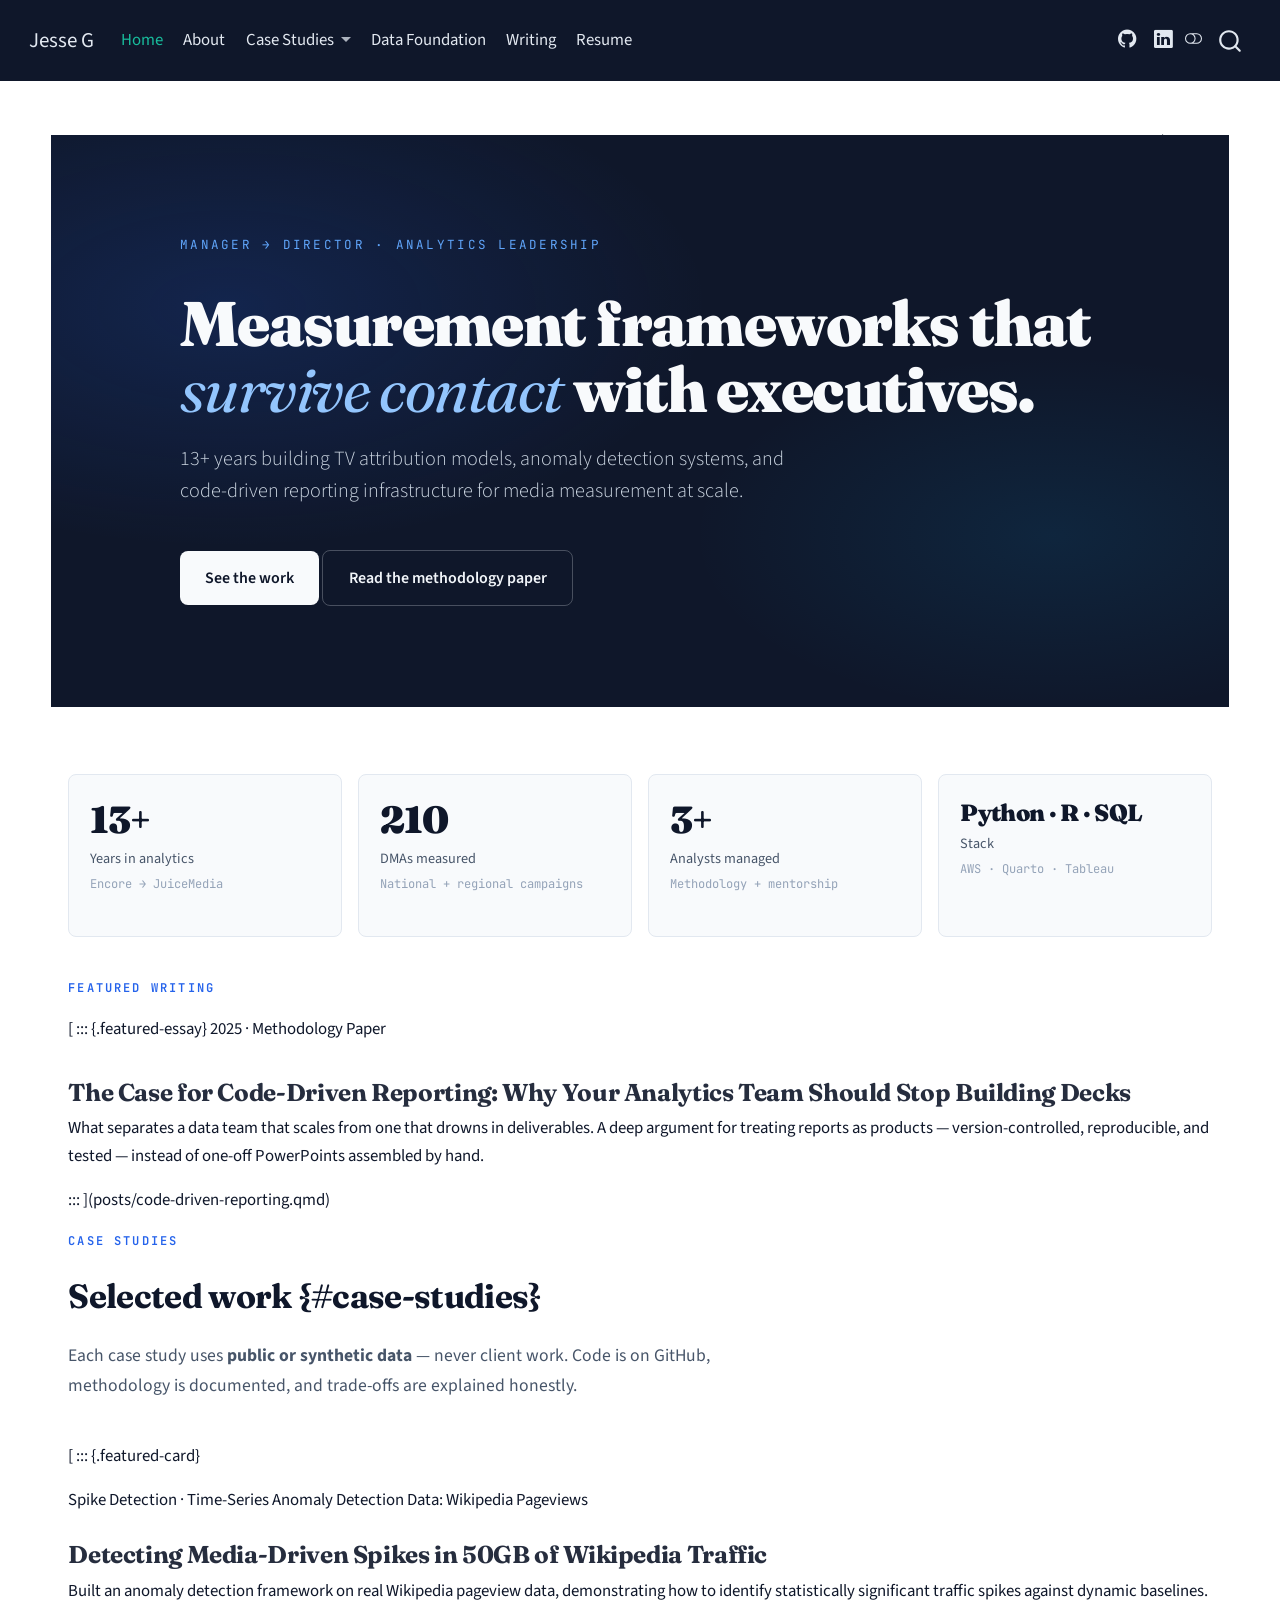
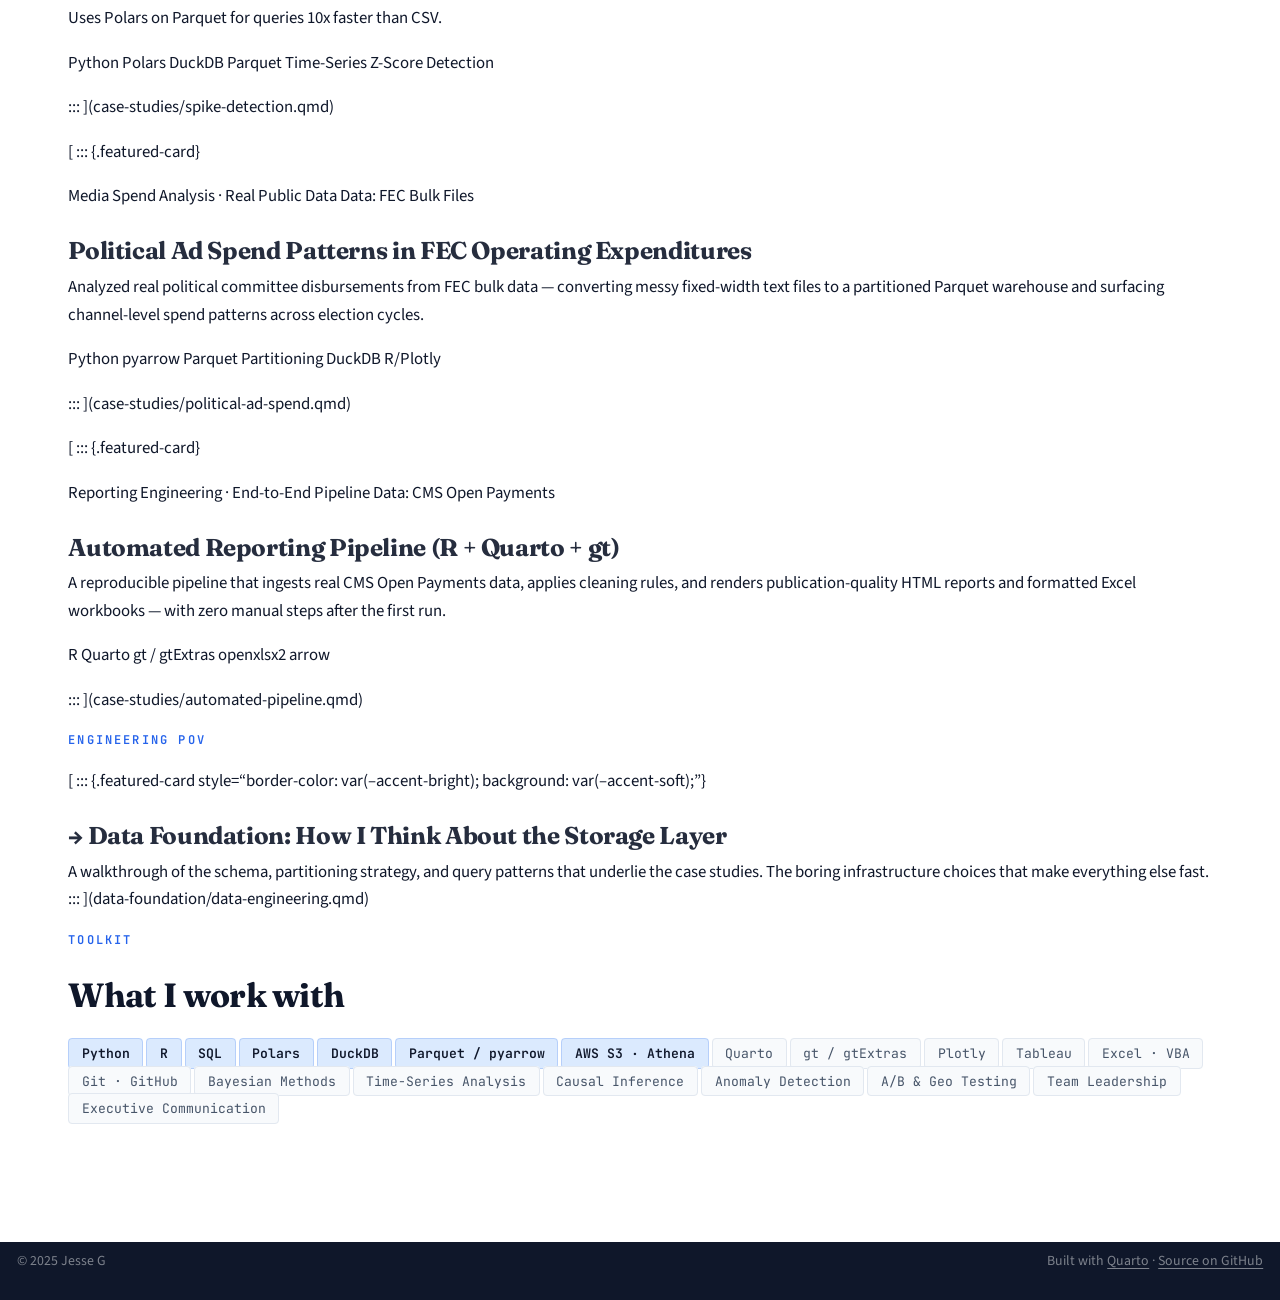
==== docs/index.html @ 7dab7cfd "Initial Commit of Portfolio showcasing analytics data science work" ====
<!DOCTYPE html>
<html xmlns="http://www.w3.org/1999/xhtml" lang="en" xml:lang="en"><head>

<meta charset="utf-8">
<meta name="generator" content="quarto-1.9.35">

<meta name="viewport" content="width=device-width, initial-scale=1.0, user-scalable=yes">


<title>Jesse G</title>
<style>
/* Default styles provided by pandoc.
** See https://pandoc.org/MANUAL.html#variables-for-html for config info.
*/
code{white-space: pre-wrap;}
span.smallcaps{font-variant: small-caps;}
div.columns{display: flex; gap: min(4vw, 1.5em);}
div.column{flex: auto; overflow-x: auto;}
div.hanging-indent{margin-left: 1.5em; text-indent: -1.5em;}
ul.task-list{list-style: none;}
ul.task-list li input[type="checkbox"] {
  width: 0.8em;
  margin: 0 0.8em 0.2em -1em; /* quarto-specific, see https://github.com/quarto-dev/quarto-cli/issues/4556 */ 
  vertical-align: middle;
}
/* CSS for syntax highlighting */
html { -webkit-text-size-adjust: 100%; }
pre > code.sourceCode { white-space: pre; position: relative; }
pre > code.sourceCode > span { display: inline-block; line-height: 1.25; }
pre > code.sourceCode > span:empty { height: 1.2em; }
.sourceCode { overflow: visible; }
code.sourceCode > span { color: inherit; text-decoration: inherit; }
div.sourceCode { margin: 1em 0; }
pre.sourceCode { margin: 0; }
@media screen {
div.sourceCode { overflow: auto; }
}
@media print {
pre > code.sourceCode { white-space: pre-wrap; }
pre > code.sourceCode > span { text-indent: -5em; padding-left: 5em; }
}
pre.numberSource code
  { counter-reset: source-line 0; }
pre.numberSource code > span
  { position: relative; left: -4em; counter-increment: source-line; }
pre.numberSource code > span > a:first-child::before
  { content: counter(source-line);
    position: relative; left: -1em; text-align: right; vertical-align: baseline;
    border: none; display: inline-block;
    -webkit-touch-callout: none; -webkit-user-select: none;
    -khtml-user-select: none; -moz-user-select: none;
    -ms-user-select: none; user-select: none;
    padding: 0 4px; width: 4em;
  }
pre.numberSource { margin-left: 3em;  padding-left: 4px; }
div.sourceCode
  {   }
@media screen {
pre > code.sourceCode > span > a:first-child::before { text-decoration: underline; }
}
</style>


<script src="site_libs/quarto-nav/quarto-nav.js"></script>
<script src="site_libs/clipboard/clipboard.min.js"></script>
<script src="site_libs/quarto-search/autocomplete.umd.js"></script>
<script src="site_libs/quarto-search/fuse.min.js"></script>
<script src="site_libs/quarto-search/quarto-search.js"></script>
<meta name="quarto:offset" content="./">
<link href="./images/favicon.png" rel="icon" type="image/png">
<script src="site_libs/quarto-html/quarto.js" type="module"></script>
<script src="site_libs/quarto-html/tabsets/tabsets.js" type="module"></script>
<script src="site_libs/quarto-html/popper.min.js"></script>
<script src="site_libs/quarto-html/tippy.umd.min.js"></script>
<script src="site_libs/quarto-html/anchor.min.js"></script>
<link href="site_libs/quarto-html/tippy.css" rel="stylesheet">
<link href="site_libs/quarto-html/quarto-syntax-highlighting-3f230b53dc93e4a04bf4a3505d77a42a.css" rel="stylesheet" class="quarto-color-scheme" id="quarto-text-highlighting-styles">
<link href="site_libs/quarto-html/quarto-syntax-highlighting-dark-29a29eae8fe046d865b2a1d8bad8a0f3.css" rel="stylesheet" class="quarto-color-scheme quarto-color-alternate" id="quarto-text-highlighting-styles">
<link href="site_libs/quarto-html/quarto-syntax-highlighting-3f230b53dc93e4a04bf4a3505d77a42a.css" rel="stylesheet" class="quarto-color-scheme-extra" id="quarto-text-highlighting-styles">
<script src="site_libs/bootstrap/bootstrap.min.js"></script>
<link href="site_libs/bootstrap/bootstrap-icons.css" rel="stylesheet">
<link href="site_libs/bootstrap/bootstrap-a59bb5ce4a0f908fe4e739a47c16564c.min.css" rel="stylesheet" append-hash="true" class="quarto-color-scheme" id="quarto-bootstrap" data-mode="light">
<link href="site_libs/bootstrap/bootstrap-dark-31b1696166304d0d6af50d8582402f9b.min.css" rel="stylesheet" append-hash="true" class="quarto-color-scheme quarto-color-alternate" id="quarto-bootstrap" data-mode="dark">
<link href="site_libs/bootstrap/bootstrap-a59bb5ce4a0f908fe4e739a47c16564c.min.css" rel="stylesheet" append-hash="true" class="quarto-color-scheme-extra" id="quarto-bootstrap" data-mode="light">
<script id="quarto-search-options" type="application/json">{
  "location": "navbar",
  "copy-button": false,
  "collapse-after": 3,
  "panel-placement": "end",
  "type": "overlay",
  "limit": 50,
  "keyboard-shortcut": [
    "f",
    "/",
    "s"
  ],
  "show-item-context": false,
  "language": {
    "search-no-results-text": "No results",
    "search-matching-documents-text": "matching documents",
    "search-copy-link-title": "Copy link to search",
    "search-hide-matches-text": "Hide additional matches",
    "search-more-match-text": "more match in this document",
    "search-more-matches-text": "more matches in this document",
    "search-clear-button-title": "Clear",
    "search-text-placeholder": "",
    "search-detached-cancel-button-title": "Cancel",
    "search-submit-button-title": "Submit",
    "search-label": "Search"
  }
}</script>
<meta name="description" content="Jesse G — Analytics leader specializing in media measurement, attribution modeling, and reproducible analytics infrastructure.">


<link rel="stylesheet" href="styles.css">
</head>

<body class="nav-fixed quarto-light"><script id="quarto-html-before-body" type="application/javascript">
    const toggleBodyColorMode = (bsSheetEl) => {
      const mode = bsSheetEl.getAttribute("data-mode");
      const bodyEl = window.document.querySelector("body");
      if (mode === "dark") {
        bodyEl.classList.add("quarto-dark");
        bodyEl.classList.remove("quarto-light");
      } else {
        bodyEl.classList.add("quarto-light");
        bodyEl.classList.remove("quarto-dark");
      }
    }
    const toggleBodyColorPrimary = () => {
      const bsSheetEl = window.document.querySelector("link#quarto-bootstrap:not([rel=disabled-stylesheet])");
      if (bsSheetEl) {
        toggleBodyColorMode(bsSheetEl);
      }
    }
    const setColorSchemeToggle = (alternate) => {
      const toggles = window.document.querySelectorAll('.quarto-color-scheme-toggle');
      for (let i=0; i < toggles.length; i++) {
        const toggle = toggles[i];
        if (toggle) {
          if (alternate) {
            toggle.classList.add("alternate");
          } else {
            toggle.classList.remove("alternate");
          }
        }
      }
    };
    const toggleColorMode = (alternate) => {
      // Switch the stylesheets
      const primaryStylesheets = window.document.querySelectorAll('link.quarto-color-scheme:not(.quarto-color-alternate)');
      const alternateStylesheets = window.document.querySelectorAll('link.quarto-color-scheme.quarto-color-alternate');
      manageTransitions('#quarto-margin-sidebar .nav-link', false);
      if (alternate) {
        // note: dark is layered on light, we don't disable primary!
        enableStylesheet(alternateStylesheets);
        for (const sheetNode of alternateStylesheets) {
          if (sheetNode.id === "quarto-bootstrap") {
            toggleBodyColorMode(sheetNode);
          }
        }
      } else {
        disableStylesheet(alternateStylesheets);
        enableStylesheet(primaryStylesheets)
        toggleBodyColorPrimary();
      }
      manageTransitions('#quarto-margin-sidebar .nav-link', true);
      // Switch the toggles
      setColorSchemeToggle(alternate)
      // Hack to workaround the fact that safari doesn't
      // properly recolor the scrollbar when toggling (#1455)
      if (navigator.userAgent.indexOf('Safari') > 0 && navigator.userAgent.indexOf('Chrome') == -1) {
        manageTransitions("body", false);
        window.scrollTo(0, 1);
        setTimeout(() => {
          window.scrollTo(0, 0);
          manageTransitions("body", true);
        }, 40);
      }
    }
    const disableStylesheet = (stylesheets) => {
      for (let i=0; i < stylesheets.length; i++) {
        const stylesheet = stylesheets[i];
        stylesheet.rel = 'disabled-stylesheet';
      }
    }
    const enableStylesheet = (stylesheets) => {
      for (let i=0; i < stylesheets.length; i++) {
        const stylesheet = stylesheets[i];
        if(stylesheet.rel !== 'stylesheet') { // for Chrome, which will still FOUC without this check
          stylesheet.rel = 'stylesheet';
        }
      }
    }
    const manageTransitions = (selector, allowTransitions) => {
      const els = window.document.querySelectorAll(selector);
      for (let i=0; i < els.length; i++) {
        const el = els[i];
        if (allowTransitions) {
          el.classList.remove('notransition');
        } else {
          el.classList.add('notransition');
        }
      }
    }
    const isFileUrl = () => {
      return window.location.protocol === 'file:';
    }
    const hasAlternateSentinel = () => {
      let styleSentinel = getColorSchemeSentinel();
      if (styleSentinel !== null) {
        return styleSentinel === "alternate";
      } else {
        return false;
      }
    }
    const setStyleSentinel = (alternate) => {
      const value = alternate ? "alternate" : "default";
      if (!isFileUrl()) {
        window.localStorage.setItem("quarto-color-scheme", value);
      } else {
        localAlternateSentinel = value;
      }
    }
    const getColorSchemeSentinel = () => {
      if (!isFileUrl()) {
        const storageValue = window.localStorage.getItem("quarto-color-scheme");
        return storageValue != null ? storageValue : localAlternateSentinel;
      } else {
        return localAlternateSentinel;
      }
    }
    const toggleGiscusIfUsed = (isAlternate, darkModeDefault) => {
      const baseTheme = document.querySelector('#giscus-base-theme')?.value ?? 'light';
      const alternateTheme = document.querySelector('#giscus-alt-theme')?.value ?? 'dark';
      let newTheme = '';
      if(authorPrefersDark) {
        newTheme = isAlternate ? baseTheme : alternateTheme;
      } else {
        newTheme = isAlternate ? alternateTheme : baseTheme;
      }
      const changeGiscusTheme = () => {
        // From: https://github.com/giscus/giscus/issues/336
        const sendMessage = (message) => {
          const iframe = document.querySelector('iframe.giscus-frame');
          if (!iframe) return;
          iframe.contentWindow.postMessage({ giscus: message }, 'https://giscus.app');
        }
        sendMessage({
          setConfig: {
            theme: newTheme
          }
        });
      }
      const isGiscussLoaded = window.document.querySelector('iframe.giscus-frame') !== null;
      if (isGiscussLoaded) {
        changeGiscusTheme();
      }
    };
    const authorPrefersDark = false;
    const darkModeDefault = authorPrefersDark;
      document.querySelector('link#quarto-text-highlighting-styles.quarto-color-scheme-extra').rel = 'disabled-stylesheet';
      document.querySelector('link#quarto-bootstrap.quarto-color-scheme-extra').rel = 'disabled-stylesheet';
    let localAlternateSentinel = darkModeDefault ? 'alternate' : 'default';
    // Dark / light mode switch
    window.quartoToggleColorScheme = () => {
      // Read the current dark / light value
      let toAlternate = !hasAlternateSentinel();
      toggleColorMode(toAlternate);
      setStyleSentinel(toAlternate);
      toggleGiscusIfUsed(toAlternate, darkModeDefault);
      window.dispatchEvent(new Event('resize'));
    };
    // Switch to dark mode if need be
    if (hasAlternateSentinel()) {
      toggleColorMode(true);
    } else {
      toggleColorMode(false);
    }
  </script>

<div id="quarto-search-results"></div>
  <header id="quarto-header" class="headroom fixed-top">
    <nav class="navbar navbar-expand-lg " data-bs-theme="dark">
      <div class="navbar-container container-fluid">
      <div class="navbar-brand-container mx-auto">
    <a class="navbar-brand" href="./index.html">
    <span class="navbar-title">Jesse G</span>
    </a>
  </div>
            <div id="quarto-search" class="" title="Search"></div>
          <button class="navbar-toggler" type="button" data-bs-toggle="collapse" data-bs-target="#navbarCollapse" aria-controls="navbarCollapse" role="menu" aria-expanded="false" aria-label="Toggle navigation" onclick="if (window.quartoToggleHeadroom) { window.quartoToggleHeadroom(); }">
  <span class="navbar-toggler-icon"></span>
</button>
          <div class="collapse navbar-collapse" id="navbarCollapse">
            <ul class="navbar-nav navbar-nav-scroll me-auto">
  <li class="nav-item">
    <a class="nav-link active" href="./index.html" aria-current="page"> 
<span class="menu-text">Home</span></a>
  </li>  
  <li class="nav-item">
    <a class="nav-link" href="./about.html"> 
<span class="menu-text">About</span></a>
  </li>  
  <li class="nav-item dropdown ">
    <a class="nav-link dropdown-toggle" href="#" id="nav-menu-case-studies" role="link" data-bs-toggle="dropdown" aria-expanded="false">
 <span class="menu-text">Case Studies</span>
    </a>
    <ul class="dropdown-menu" aria-labelledby="nav-menu-case-studies">    
        <li>
    <a class="dropdown-item" href="./case-studies/spike-detection.html">
 <span class="dropdown-text">Spike Detection (Wikipedia · Parquet)</span></a>
  </li>  
        <li>
    <a class="dropdown-item" href="./case-studies/political-ad-spend.html">
 <span class="dropdown-text">Political Ad Spend (FEC · Parquet)</span></a>
  </li>  
        <li>
    <a class="dropdown-item" href="./case-studies/automated-pipeline.html">
 <span class="dropdown-text">Automated Pipeline (CMS · R)</span></a>
  </li>  
    </ul>
  </li>
  <li class="nav-item">
    <a class="nav-link" href="./data-foundation/data-engineering.html"> 
<span class="menu-text">Data Foundation</span></a>
  </li>  
  <li class="nav-item">
    <a class="nav-link" href="./posts/code-driven-reporting.html"> 
<span class="menu-text">Writing</span></a>
  </li>  
  <li class="nav-item">
    <a class="nav-link" href="./resume.html"> 
<span class="menu-text">Resume</span></a>
  </li>  
</ul>
            <ul class="navbar-nav navbar-nav-scroll ms-auto">
  <li class="nav-item compact">
    <a class="nav-link" href="https://github.com/YOURUSERNAME"> <i class="bi bi-github" role="img" aria-label="GitHub">
</i> 
<span class="menu-text"></span></a>
  </li>  
  <li class="nav-item compact">
    <a class="nav-link" href="https://linkedin.com/in/YOURUSERNAME"> <i class="bi bi-linkedin" role="img" aria-label="LinkedIn">
</i> 
<span class="menu-text"></span></a>
  </li>  
</ul>
          </div> <!-- /navcollapse -->
            <div class="quarto-navbar-tools">
  <a href="" class="quarto-color-scheme-toggle quarto-navigation-tool  px-1" onclick="window.quartoToggleColorScheme(); return false;" title="Toggle dark mode"><i class="bi"></i></a>
</div>
      </div> <!-- /container-fluid -->
    </nav>
</header>
<!-- content -->
<div id="quarto-content" class="quarto-container page-columns page-rows-contents page-layout-full page-navbar">
<!-- sidebar -->
<!-- margin-sidebar -->
    
<!-- main -->
<main class="content column-page" id="quarto-document-content"><header id="title-block-header" class="quarto-title-block"><h1 class="title display-7"></h1></header><div class="quarto-title-block"><div class="quarto-title-tools-only"><button type="button" class="btn code-tools-button" id="quarto-code-tools-source"><i class="bi"></i> Code</button></div></div>





<div class="hero">
<div class="hero-inner">
<p><span class="hero-eyebrow">Manager → Director · Analytics Leadership</span></p>
<section id="measurement-frameworks-that-survive-contact-with-executives." class="level1">
<h1>Measurement frameworks that <em>survive contact</em> with executives.</h1>
<div class="hero-tagline">
<p>13+ years building TV attribution models, anomaly detection systems, and code-driven reporting infrastructure for media measurement at scale.</p>
</div>
<div class="hero-cta-row">
<p><a href="#case-studies" class="btn-primary-cta">See the work</a> <a href="./posts/code-driven-reporting.html" class="btn-secondary-cta">Read the methodology paper</a></p>
</div>
</section>
</div>
</div>
<div class="metrics-row">
<div class="metric">
<p><span class="metric-value">13+</span> <span class="metric-label">Years in analytics</span> <span class="metric-detail">Encore → JuiceMedia</span></p>
</div>
<div class="metric">
<p><span class="metric-value">210</span> <span class="metric-label">DMAs measured</span> <span class="metric-detail">National + regional campaigns</span></p>
</div>
<div class="metric">
<p><span class="metric-value">3+</span> <span class="metric-label">Analysts managed</span> <span class="metric-detail">Methodology + mentorship</span></p>
</div>
<div class="metric">
<p><span class="metric-value" style="font-size: 1.4rem;">Python · R · SQL</span> <span class="metric-label">Stack</span> <span class="metric-detail">AWS · Quarto · Tableau</span></p>
</div>
</div>
<p><span class="section-label">Featured writing</span></p>
<p>[ ::: {.featured-essay} <span class="fe-eyebrow">2025 · Methodology Paper</span></p>
<section id="the-case-for-code-driven-reporting-why-your-analytics-team-should-stop-building-decks" class="level3">
<h3 class="anchored" data-anchor-id="the-case-for-code-driven-reporting-why-your-analytics-team-should-stop-building-decks">The Case for Code-Driven Reporting: Why Your Analytics Team Should Stop Building Decks</h3>
<p>What separates a data team that scales from one that drowns in deliverables. A deep argument for treating reports as products — version-controlled, reproducible, and tested — instead of one-off PowerPoints assembled by hand.</p>
<p>::: ](posts/code-driven-reporting.qmd)</p>
<p><span class="section-label">Case studies</span></p>
<div class="section-title">
<p>Selected work {#case-studies}</p>
</div>
<div class="section-intro">
<p>Each case study uses <strong>public or synthetic data</strong> — never client work. Code is on GitHub, methodology is documented, and trade-offs are explained honestly.</p>
</div>
<p>[ ::: {.featured-card}</p>
<div class="fc-row">
<p><span class="fc-category">Spike Detection · Time-Series Anomaly Detection</span> <span class="fc-data">Data: Wikipedia Pageviews</span></p>
</div>
</section>
<section id="detecting-media-driven-spikes-in-50gb-of-wikipedia-traffic" class="level3">
<h3 class="anchored" data-anchor-id="detecting-media-driven-spikes-in-50gb-of-wikipedia-traffic">Detecting Media-Driven Spikes in 50GB of Wikipedia Traffic</h3>
<p>Built an anomaly detection framework on real Wikipedia pageview data, demonstrating how to identify statistically significant traffic spikes against dynamic baselines. Uses Polars on Parquet for queries 10x faster than CSV.</p>
<div class="fc-tags">
<p><span class="fc-tag">Python</span> <span class="fc-tag">Polars</span> <span class="fc-tag">DuckDB</span> <span class="fc-tag">Parquet</span> <span class="fc-tag">Time-Series</span> <span class="fc-tag">Z-Score Detection</span></p>
</div>
<p>::: ](case-studies/spike-detection.qmd)</p>
<p>[ ::: {.featured-card}</p>
<div class="fc-row">
<p><span class="fc-category">Media Spend Analysis · Real Public Data</span> <span class="fc-data">Data: FEC Bulk Files</span></p>
</div>
</section>
<section id="political-ad-spend-patterns-in-fec-operating-expenditures" class="level3">
<h3 class="anchored" data-anchor-id="political-ad-spend-patterns-in-fec-operating-expenditures">Political Ad Spend Patterns in FEC Operating Expenditures</h3>
<p>Analyzed real political committee disbursements from FEC bulk data — converting messy fixed-width text files to a partitioned Parquet warehouse and surfacing channel-level spend patterns across election cycles.</p>
<div class="fc-tags">
<p><span class="fc-tag">Python</span> <span class="fc-tag">pyarrow</span> <span class="fc-tag">Parquet Partitioning</span> <span class="fc-tag">DuckDB</span> <span class="fc-tag">R/Plotly</span></p>
</div>
<p>::: ](case-studies/political-ad-spend.qmd)</p>
<p>[ ::: {.featured-card}</p>
<div class="fc-row">
<p><span class="fc-category">Reporting Engineering · End-to-End Pipeline</span> <span class="fc-data">Data: CMS Open Payments</span></p>
</div>
</section>
<section id="automated-reporting-pipeline-r-quarto-gt" class="level3">
<h3 class="anchored" data-anchor-id="automated-reporting-pipeline-r-quarto-gt">Automated Reporting Pipeline (R + Quarto + gt)</h3>
<p>A reproducible pipeline that ingests real CMS Open Payments data, applies cleaning rules, and renders publication-quality HTML reports and formatted Excel workbooks — with zero manual steps after the first run.</p>
<div class="fc-tags">
<p><span class="fc-tag">R</span> <span class="fc-tag">Quarto</span> <span class="fc-tag">gt / gtExtras</span> <span class="fc-tag">openxlsx2</span> <span class="fc-tag">arrow</span></p>
</div>
<p>::: ](case-studies/automated-pipeline.qmd)</p>
<p><span class="section-label">Engineering POV</span></p>
<p>[ ::: {.featured-card style=“border-color: var(–accent-bright); background: var(–accent-soft);”}</p>
</section>
<section id="data-foundation-how-i-think-about-the-storage-layer" class="level3">
<h3 class="anchored" data-anchor-id="data-foundation-how-i-think-about-the-storage-layer">→ Data Foundation: How I Think About the Storage Layer</h3>
<p>A walkthrough of the schema, partitioning strategy, and query patterns that underlie the case studies. The boring infrastructure choices that make everything else fast. ::: ](data-foundation/data-engineering.qmd)</p>
<p><span class="section-label">Toolkit</span></p>
<div class="section-title">
<p>What I work with</p>
</div>
<div class="skill-grid">
<p><span class="skill primary">Python</span> <span class="skill primary">R</span> <span class="skill primary">SQL</span> <span class="skill primary">Polars</span> <span class="skill primary">DuckDB</span> <span class="skill primary">Parquet / pyarrow</span> <span class="skill primary">AWS S3 · Athena</span> <span class="skill">Quarto</span> <span class="skill">gt / gtExtras</span> <span class="skill">Plotly</span> <span class="skill">Tableau</span> <span class="skill">Excel · VBA</span> <span class="skill">Git · GitHub</span> <span class="skill">Bayesian Methods</span> <span class="skill">Time-Series Analysis</span> <span class="skill">Causal Inference</span> <span class="skill">Anomaly Detection</span> <span class="skill">A/B &amp; Geo Testing</span> <span class="skill">Team Leadership</span> <span class="skill">Executive Communication</span></p>
</div>


<!-- -->

</section>

</main> <!-- /main -->
<script id="quarto-html-after-body" type="application/javascript">
  window.document.addEventListener("DOMContentLoaded", function (event) {
    // Ensure there is a toggle, if there isn't float one in the top right
    if (window.document.querySelector('.quarto-color-scheme-toggle') === null) {
      const a = window.document.createElement('a');
      a.classList.add('top-right');
      a.classList.add('quarto-color-scheme-toggle');
      a.href = "";
      a.onclick = function() { try { window.quartoToggleColorScheme(); } catch {} return false; };
      const i = window.document.createElement("i");
      i.classList.add('bi');
      a.appendChild(i);
      window.document.body.appendChild(a);
    }
    setColorSchemeToggle(hasAlternateSentinel())
    const icon = "";
    const anchorJS = new window.AnchorJS();
    anchorJS.options = {
      placement: 'right',
      icon: icon
    };
    anchorJS.add('.anchored');
    const isCodeAnnotation = (el) => {
      for (const clz of el.classList) {
        if (clz.startsWith('code-annotation-')) {                     
          return true;
        }
      }
      return false;
    }
    const onCopySuccess = function(e) {
      // button target
      const button = e.trigger;
      // don't keep focus
      button.blur();
      // flash "checked"
      button.classList.add('code-copy-button-checked');
      var currentTitle = button.getAttribute("title");
      button.setAttribute("title", "Copied!");
      let tooltip;
      if (window.bootstrap) {
        button.setAttribute("data-bs-toggle", "tooltip");
        button.setAttribute("data-bs-placement", "left");
        button.setAttribute("data-bs-title", "Copied!");
        tooltip = new bootstrap.Tooltip(button, 
          { trigger: "manual", 
            customClass: "code-copy-button-tooltip",
            offset: [0, -8]});
        tooltip.show();    
      }
      setTimeout(function() {
        if (tooltip) {
          tooltip.hide();
          button.removeAttribute("data-bs-title");
          button.removeAttribute("data-bs-toggle");
          button.removeAttribute("data-bs-placement");
        }
        button.setAttribute("title", currentTitle);
        button.classList.remove('code-copy-button-checked');
      }, 1000);
      // clear code selection
      e.clearSelection();
    }
    const getTextToCopy = function(trigger) {
      const outerScaffold = trigger.parentElement.cloneNode(true);
      const codeEl = outerScaffold.querySelector('code');
      for (const childEl of codeEl.children) {
        if (isCodeAnnotation(childEl)) {
          childEl.remove();
        }
      }
      return codeEl.innerText;
    }
    const clipboard = new window.ClipboardJS('.code-copy-button:not([data-in-quarto-modal])', {
      text: getTextToCopy
    });
    clipboard.on('success', onCopySuccess);
    if (window.document.getElementById('quarto-embedded-source-code-modal')) {
      const clipboardModal = new window.ClipboardJS('.code-copy-button[data-in-quarto-modal]', {
        text: getTextToCopy,
        container: window.document.getElementById('quarto-embedded-source-code-modal')
      });
      clipboardModal.on('success', onCopySuccess);
    }
    const viewSource = window.document.getElementById('quarto-view-source') ||
                       window.document.getElementById('quarto-code-tools-source');
    if (viewSource) {
      const sourceUrl = viewSource.getAttribute("data-quarto-source-url");
      viewSource.addEventListener("click", function(e) {
        if (sourceUrl) {
          // rstudio viewer pane
          if (/\bcapabilities=\b/.test(window.location)) {
            window.open(sourceUrl);
          } else {
            window.location.href = sourceUrl;
          }
        } else {
          const modal = new bootstrap.Modal(document.getElementById('quarto-embedded-source-code-modal'));
          modal.show();
        }
        return false;
      });
    }
    function toggleCodeHandler(show) {
      return function(e) {
        const detailsSrc = window.document.querySelectorAll(".cell > details > .sourceCode");
        for (let i=0; i<detailsSrc.length; i++) {
          const details = detailsSrc[i].parentElement;
          if (show) {
            details.open = true;
          } else {
            details.removeAttribute("open");
          }
        }
        const cellCodeDivs = window.document.querySelectorAll(".cell > .sourceCode");
        const fromCls = show ? "hidden" : "unhidden";
        const toCls = show ? "unhidden" : "hidden";
        for (let i=0; i<cellCodeDivs.length; i++) {
          const codeDiv = cellCodeDivs[i];
          if (codeDiv.classList.contains(fromCls)) {
            codeDiv.classList.remove(fromCls);
            codeDiv.classList.add(toCls);
          } 
        }
        return false;
      }
    }
    const hideAllCode = window.document.getElementById("quarto-hide-all-code");
    if (hideAllCode) {
      hideAllCode.addEventListener("click", toggleCodeHandler(false));
    }
    const showAllCode = window.document.getElementById("quarto-show-all-code");
    if (showAllCode) {
      showAllCode.addEventListener("click", toggleCodeHandler(true));
    }
      var localhostRegex = new RegExp(/^(?:http|https):\/\/localhost\:?[0-9]*\//);
      var mailtoRegex = new RegExp(/^mailto:/);
        var filterRegex = new RegExp('/' + window.location.host + '/');
      var isInternal = (href) => {
          return filterRegex.test(href) || localhostRegex.test(href) || mailtoRegex.test(href);
      }
      // Inspect non-navigation links and adorn them if external
     var links = window.document.querySelectorAll('a[href]:not(.nav-link):not(.navbar-brand):not(.toc-action):not(.sidebar-link):not(.sidebar-item-toggle):not(.pagination-link):not(.no-external):not([aria-hidden]):not(.dropdown-item):not(.quarto-navigation-tool):not(.about-link)');
      for (var i=0; i<links.length; i++) {
        const link = links[i];
        if (!isInternal(link.href)) {
          // undo the damage that might have been done by quarto-nav.js in the case of
          // links that we want to consider external
          if (link.dataset.originalHref !== undefined) {
            link.href = link.dataset.originalHref;
          }
        }
      }
    function tippyHover(el, contentFn, onTriggerFn, onUntriggerFn) {
      const config = {
        allowHTML: true,
        maxWidth: 500,
        delay: 100,
        arrow: false,
        appendTo: function(el) {
            return el.parentElement;
        },
        interactive: true,
        interactiveBorder: 10,
        theme: 'quarto',
        placement: 'bottom-start',
      };
      if (contentFn) {
        config.content = contentFn;
      }
      if (onTriggerFn) {
        config.onTrigger = onTriggerFn;
      }
      if (onUntriggerFn) {
        config.onUntrigger = onUntriggerFn;
      }
      window.tippy(el, config); 
    }
    const noterefs = window.document.querySelectorAll('a[role="doc-noteref"]');
    for (var i=0; i<noterefs.length; i++) {
      const ref = noterefs[i];
      tippyHover(ref, function() {
        // use id or data attribute instead here
        let href = ref.getAttribute('data-footnote-href') || ref.getAttribute('href');
        try { href = new URL(href).hash; } catch {}
        const id = href.replace(/^#\/?/, "");
        const note = window.document.getElementById(id);
        if (note) {
          return note.innerHTML;
        } else {
          return "";
        }
      });
    }
    const xrefs = window.document.querySelectorAll('a.quarto-xref');
    const processXRef = (id, note) => {
      // Strip column container classes
      const stripColumnClz = (el) => {
        el.classList.remove("page-full", "page-columns");
        if (el.children) {
          for (const child of el.children) {
            stripColumnClz(child);
          }
        }
      }
      stripColumnClz(note)
      if (id === null || id.startsWith('sec-')) {
        // Special case sections, only their first couple elements
        const container = document.createElement("div");
        if (note.children && note.children.length > 2) {
          container.appendChild(note.children[0].cloneNode(true));
          for (let i = 1; i < note.children.length; i++) {
            const child = note.children[i];
            if (child.tagName === "P" && child.innerText === "") {
              continue;
            } else {
              container.appendChild(child.cloneNode(true));
              break;
            }
          }
          if (window.Quarto?.typesetMath) {
            window.Quarto.typesetMath(container);
          }
          return container.innerHTML
        } else {
          if (window.Quarto?.typesetMath) {
            window.Quarto.typesetMath(note);
          }
          return note.innerHTML;
        }
      } else {
        // Remove any anchor links if they are present
        const anchorLink = note.querySelector('a.anchorjs-link');
        if (anchorLink) {
          anchorLink.remove();
        }
        if (window.Quarto?.typesetMath) {
          window.Quarto.typesetMath(note);
        }
        if (note.classList.contains("callout")) {
          return note.outerHTML;
        } else {
          return note.innerHTML;
        }
      }
    }
    for (var i=0; i<xrefs.length; i++) {
      const xref = xrefs[i];
      tippyHover(xref, undefined, function(instance) {
        instance.disable();
        let url = xref.getAttribute('href');
        let hash = undefined; 
        if (url.startsWith('#')) {
          hash = url;
        } else {
          try { hash = new URL(url).hash; } catch {}
        }
        if (hash) {
          const id = hash.replace(/^#\/?/, "");
          const note = window.document.getElementById(id);
          if (note !== null) {
            try {
              const html = processXRef(id, note.cloneNode(true));
              instance.setContent(html);
            } finally {
              instance.enable();
              instance.show();
            }
          } else {
            // See if we can fetch this
            fetch(url.split('#')[0])
            .then(res => res.text())
            .then(html => {
              const parser = new DOMParser();
              const htmlDoc = parser.parseFromString(html, "text/html");
              const note = htmlDoc.getElementById(id);
              if (note !== null) {
                const html = processXRef(id, note);
                instance.setContent(html);
              } 
            }).finally(() => {
              instance.enable();
              instance.show();
            });
          }
        } else {
          // See if we can fetch a full url (with no hash to target)
          // This is a special case and we should probably do some content thinning / targeting
          fetch(url)
          .then(res => res.text())
          .then(html => {
            const parser = new DOMParser();
            const htmlDoc = parser.parseFromString(html, "text/html");
            const note = htmlDoc.querySelector('main.content');
            if (note !== null) {
              // This should only happen for chapter cross references
              // (since there is no id in the URL)
              // remove the first header
              if (note.children.length > 0 && note.children[0].tagName === "HEADER") {
                note.children[0].remove();
              }
              const html = processXRef(null, note);
              instance.setContent(html);
            } 
          }).finally(() => {
            instance.enable();
            instance.show();
          });
        }
      }, function(instance) {
      });
    }
        let selectedAnnoteEl;
        const selectorForAnnotation = ( cell, annotation) => {
          let cellAttr = 'data-code-cell="' + cell + '"';
          let lineAttr = 'data-code-annotation="' +  annotation + '"';
          const selector = 'span[' + cellAttr + '][' + lineAttr + ']';
          return selector;
        }
        const selectCodeLines = (annoteEl) => {
          const doc = window.document;
          const targetCell = annoteEl.getAttribute("data-target-cell");
          const targetAnnotation = annoteEl.getAttribute("data-target-annotation");
          const annoteSpan = window.document.querySelector(selectorForAnnotation(targetCell, targetAnnotation));
          const lines = annoteSpan.getAttribute("data-code-lines").split(",");
          const lineIds = lines.map((line) => {
            return targetCell + "-" + line;
          })
          let top = null;
          let height = null;
          let parent = null;
          if (lineIds.length > 0) {
              //compute the position of the single el (top and bottom and make a div)
              const el = window.document.getElementById(lineIds[0]);
              top = el.offsetTop;
              height = el.offsetHeight;
              parent = el.parentElement.parentElement;
            if (lineIds.length > 1) {
              const lastEl = window.document.getElementById(lineIds[lineIds.length - 1]);
              const bottom = lastEl.offsetTop + lastEl.offsetHeight;
              height = bottom - top;
            }
            if (top !== null && height !== null && parent !== null) {
              // cook up a div (if necessary) and position it 
              let div = window.document.getElementById("code-annotation-line-highlight");
              if (div === null) {
                div = window.document.createElement("div");
                div.setAttribute("id", "code-annotation-line-highlight");
                div.style.position = 'absolute';
                parent.appendChild(div);
              }
              div.style.top = top - 2 + "px";
              div.style.height = height + 4 + "px";
              div.style.left = 0;
              let gutterDiv = window.document.getElementById("code-annotation-line-highlight-gutter");
              if (gutterDiv === null) {
                gutterDiv = window.document.createElement("div");
                gutterDiv.setAttribute("id", "code-annotation-line-highlight-gutter");
                gutterDiv.style.position = 'absolute';
                const codeCell = window.document.getElementById(targetCell);
                const gutter = codeCell.querySelector('.code-annotation-gutter');
                gutter.appendChild(gutterDiv);
              }
              gutterDiv.style.top = top - 2 + "px";
              gutterDiv.style.height = height + 4 + "px";
            }
            selectedAnnoteEl = annoteEl;
          }
        };
        const unselectCodeLines = () => {
          const elementsIds = ["code-annotation-line-highlight", "code-annotation-line-highlight-gutter"];
          elementsIds.forEach((elId) => {
            const div = window.document.getElementById(elId);
            if (div) {
              div.remove();
            }
          });
          selectedAnnoteEl = undefined;
        };
          // Handle positioning of the toggle
      window.addEventListener(
        "resize",
        throttle(() => {
          elRect = undefined;
          if (selectedAnnoteEl) {
            selectCodeLines(selectedAnnoteEl);
          }
        }, 10)
      );
      function throttle(fn, ms) {
      let throttle = false;
      let timer;
        return (...args) => {
          if(!throttle) { // first call gets through
              fn.apply(this, args);
              throttle = true;
          } else { // all the others get throttled
              if(timer) clearTimeout(timer); // cancel #2
              timer = setTimeout(() => {
                fn.apply(this, args);
                timer = throttle = false;
              }, ms);
          }
        };
      }
        // Attach click handler to the DT
        const annoteDls = window.document.querySelectorAll('dt[data-target-cell]');
        for (const annoteDlNode of annoteDls) {
          annoteDlNode.addEventListener('click', (event) => {
            const clickedEl = event.target;
            if (clickedEl !== selectedAnnoteEl) {
              unselectCodeLines();
              const activeEl = window.document.querySelector('dt[data-target-cell].code-annotation-active');
              if (activeEl) {
                activeEl.classList.remove('code-annotation-active');
              }
              selectCodeLines(clickedEl);
              clickedEl.classList.add('code-annotation-active');
            } else {
              // Unselect the line
              unselectCodeLines();
              clickedEl.classList.remove('code-annotation-active');
            }
          });
        }
    const findCites = (el) => {
      const parentEl = el.parentElement;
      if (parentEl) {
        const cites = parentEl.dataset.cites;
        if (cites) {
          return {
            el,
            cites: cites.split(' ')
          };
        } else {
          return findCites(el.parentElement)
        }
      } else {
        return undefined;
      }
    };
    var bibliorefs = window.document.querySelectorAll('a[role="doc-biblioref"]');
    for (var i=0; i<bibliorefs.length; i++) {
      const ref = bibliorefs[i];
      const citeInfo = findCites(ref);
      if (citeInfo) {
        tippyHover(citeInfo.el, function() {
          var popup = window.document.createElement('div');
          citeInfo.cites.forEach(function(cite) {
            var citeDiv = window.document.createElement('div');
            citeDiv.classList.add('hanging-indent');
            citeDiv.classList.add('csl-entry');
            var biblioDiv = window.document.getElementById('ref-' + cite);
            if (biblioDiv) {
              citeDiv.innerHTML = biblioDiv.innerHTML;
            }
            popup.appendChild(citeDiv);
          });
          return popup.innerHTML;
        });
      }
    }
  });
  </script><div class="modal fade" id="quarto-embedded-source-code-modal" tabindex="-1" aria-labelledby="quarto-embedded-source-code-modal-label" aria-hidden="true"><div class="modal-dialog modal-dialog-scrollable"><div class="modal-content"><div class="modal-header"><h5 class="modal-title" id="quarto-embedded-source-code-modal-label">Source Code</h5><button class="btn-close" data-bs-dismiss="modal"></button></div><div class="modal-body"><div class="">
<div class="code-copy-outer-scaffold"><div class="sourceCode" id="cb1" data-shortcodes="false"><pre class="sourceCode markdown code-with-copy"><code class="sourceCode markdown"><span id="cb1-1"><a href="#cb1-1" aria-hidden="true" tabindex="-1"></a><span class="co">---</span></span>
<span id="cb1-2"><a href="#cb1-2" aria-hidden="true" tabindex="-1"></a><span class="an">title:</span><span class="co"> ""</span></span>
<span id="cb1-3"><a href="#cb1-3" aria-hidden="true" tabindex="-1"></a><span class="an">page-layout:</span><span class="co"> full</span></span>
<span id="cb1-4"><a href="#cb1-4" aria-hidden="true" tabindex="-1"></a><span class="an">toc:</span><span class="co"> false</span></span>
<span id="cb1-5"><a href="#cb1-5" aria-hidden="true" tabindex="-1"></a><span class="an">include-in-header:</span></span>
<span id="cb1-6"><a href="#cb1-6" aria-hidden="true" tabindex="-1"></a><span class="co">  text: |</span></span>
<span id="cb1-7"><a href="#cb1-7" aria-hidden="true" tabindex="-1"></a><span class="co">    &lt;meta name="description" content="Jesse G — Analytics leader specializing in media measurement, attribution modeling, and reproducible analytics infrastructure."&gt;</span></span>
<span id="cb1-8"><a href="#cb1-8" aria-hidden="true" tabindex="-1"></a><span class="co">---</span></span>
<span id="cb1-9"><a href="#cb1-9" aria-hidden="true" tabindex="-1"></a></span>
<span id="cb1-10"><a href="#cb1-10" aria-hidden="true" tabindex="-1"></a>::: {.hero}</span>
<span id="cb1-11"><a href="#cb1-11" aria-hidden="true" tabindex="-1"></a>::: {.hero-inner}</span>
<span id="cb1-12"><a href="#cb1-12" aria-hidden="true" tabindex="-1"></a></span>
<span id="cb1-13"><a href="#cb1-13" aria-hidden="true" tabindex="-1"></a><span class="co">[</span><span class="ot">Manager → Director · Analytics Leadership</span><span class="co">]</span>{.hero-eyebrow}</span>
<span id="cb1-14"><a href="#cb1-14" aria-hidden="true" tabindex="-1"></a></span>
<span id="cb1-15"><a href="#cb1-15" aria-hidden="true" tabindex="-1"></a><span class="fu"># Measurement frameworks that *survive contact* with executives.</span></span>
<span id="cb1-16"><a href="#cb1-16" aria-hidden="true" tabindex="-1"></a></span>
<span id="cb1-17"><a href="#cb1-17" aria-hidden="true" tabindex="-1"></a>::: {.hero-tagline}</span>
<span id="cb1-18"><a href="#cb1-18" aria-hidden="true" tabindex="-1"></a>13+ years building TV attribution models, anomaly detection systems, and code-driven reporting infrastructure for media measurement at scale.</span>
<span id="cb1-19"><a href="#cb1-19" aria-hidden="true" tabindex="-1"></a>:::</span>
<span id="cb1-20"><a href="#cb1-20" aria-hidden="true" tabindex="-1"></a></span>
<span id="cb1-21"><a href="#cb1-21" aria-hidden="true" tabindex="-1"></a>::: {.hero-cta-row}</span>
<span id="cb1-22"><a href="#cb1-22" aria-hidden="true" tabindex="-1"></a><span class="co">[</span><span class="ot">See the work</span><span class="co">](#case-studies)</span>{.btn-primary-cta}</span>
<span id="cb1-23"><a href="#cb1-23" aria-hidden="true" tabindex="-1"></a><span class="co">[</span><span class="ot">Read the methodology paper</span><span class="co">](posts/code-driven-reporting.qmd)</span>{.btn-secondary-cta}</span>
<span id="cb1-24"><a href="#cb1-24" aria-hidden="true" tabindex="-1"></a>:::</span>
<span id="cb1-25"><a href="#cb1-25" aria-hidden="true" tabindex="-1"></a></span>
<span id="cb1-26"><a href="#cb1-26" aria-hidden="true" tabindex="-1"></a>:::</span>
<span id="cb1-27"><a href="#cb1-27" aria-hidden="true" tabindex="-1"></a>:::</span>
<span id="cb1-28"><a href="#cb1-28" aria-hidden="true" tabindex="-1"></a></span>
<span id="cb1-29"><a href="#cb1-29" aria-hidden="true" tabindex="-1"></a></span>
<span id="cb1-30"><a href="#cb1-30" aria-hidden="true" tabindex="-1"></a>::: {.metrics-row}</span>
<span id="cb1-31"><a href="#cb1-31" aria-hidden="true" tabindex="-1"></a></span>
<span id="cb1-32"><a href="#cb1-32" aria-hidden="true" tabindex="-1"></a>::: {.metric}</span>
<span id="cb1-33"><a href="#cb1-33" aria-hidden="true" tabindex="-1"></a><span class="co">[</span><span class="ot">13+</span><span class="co">]</span>{.metric-value}</span>
<span id="cb1-34"><a href="#cb1-34" aria-hidden="true" tabindex="-1"></a><span class="co">[</span><span class="ot">Years in analytics</span><span class="co">]</span>{.metric-label}</span>
<span id="cb1-35"><a href="#cb1-35" aria-hidden="true" tabindex="-1"></a><span class="co">[</span><span class="ot">Encore → JuiceMedia</span><span class="co">]</span>{.metric-detail}</span>
<span id="cb1-36"><a href="#cb1-36" aria-hidden="true" tabindex="-1"></a>:::</span>
<span id="cb1-37"><a href="#cb1-37" aria-hidden="true" tabindex="-1"></a></span>
<span id="cb1-38"><a href="#cb1-38" aria-hidden="true" tabindex="-1"></a>::: {.metric}</span>
<span id="cb1-39"><a href="#cb1-39" aria-hidden="true" tabindex="-1"></a><span class="co">[</span><span class="ot">210</span><span class="co">]</span>{.metric-value}</span>
<span id="cb1-40"><a href="#cb1-40" aria-hidden="true" tabindex="-1"></a><span class="co">[</span><span class="ot">DMAs measured</span><span class="co">]</span>{.metric-label}</span>
<span id="cb1-41"><a href="#cb1-41" aria-hidden="true" tabindex="-1"></a><span class="co">[</span><span class="ot">National + regional campaigns</span><span class="co">]</span>{.metric-detail}</span>
<span id="cb1-42"><a href="#cb1-42" aria-hidden="true" tabindex="-1"></a>:::</span>
<span id="cb1-43"><a href="#cb1-43" aria-hidden="true" tabindex="-1"></a></span>
<span id="cb1-44"><a href="#cb1-44" aria-hidden="true" tabindex="-1"></a>::: {.metric}</span>
<span id="cb1-45"><a href="#cb1-45" aria-hidden="true" tabindex="-1"></a><span class="co">[</span><span class="ot">3+</span><span class="co">]</span>{.metric-value}</span>
<span id="cb1-46"><a href="#cb1-46" aria-hidden="true" tabindex="-1"></a><span class="co">[</span><span class="ot">Analysts managed</span><span class="co">]</span>{.metric-label}</span>
<span id="cb1-47"><a href="#cb1-47" aria-hidden="true" tabindex="-1"></a><span class="co">[</span><span class="ot">Methodology + mentorship</span><span class="co">]</span>{.metric-detail}</span>
<span id="cb1-48"><a href="#cb1-48" aria-hidden="true" tabindex="-1"></a>:::</span>
<span id="cb1-49"><a href="#cb1-49" aria-hidden="true" tabindex="-1"></a></span>
<span id="cb1-50"><a href="#cb1-50" aria-hidden="true" tabindex="-1"></a>::: {.metric}</span>
<span id="cb1-51"><a href="#cb1-51" aria-hidden="true" tabindex="-1"></a><span class="co">[</span><span class="ot">Python · R · SQL</span><span class="co">]</span>{.metric-value style="font-size: 1.4rem;"}</span>
<span id="cb1-52"><a href="#cb1-52" aria-hidden="true" tabindex="-1"></a><span class="co">[</span><span class="ot">Stack</span><span class="co">]</span>{.metric-label}</span>
<span id="cb1-53"><a href="#cb1-53" aria-hidden="true" tabindex="-1"></a><span class="co">[</span><span class="ot">AWS · Quarto · Tableau</span><span class="co">]</span>{.metric-detail}</span>
<span id="cb1-54"><a href="#cb1-54" aria-hidden="true" tabindex="-1"></a>:::</span>
<span id="cb1-55"><a href="#cb1-55" aria-hidden="true" tabindex="-1"></a></span>
<span id="cb1-56"><a href="#cb1-56" aria-hidden="true" tabindex="-1"></a>:::</span>
<span id="cb1-57"><a href="#cb1-57" aria-hidden="true" tabindex="-1"></a></span>
<span id="cb1-58"><a href="#cb1-58" aria-hidden="true" tabindex="-1"></a></span>
<span id="cb1-59"><a href="#cb1-59" aria-hidden="true" tabindex="-1"></a><span class="co">[</span><span class="ot">Featured writing</span><span class="co">]</span>{.section-label}</span>
<span id="cb1-60"><a href="#cb1-60" aria-hidden="true" tabindex="-1"></a></span>
<span id="cb1-61"><a href="#cb1-61" aria-hidden="true" tabindex="-1"></a>[</span>
<span id="cb1-62"><a href="#cb1-62" aria-hidden="true" tabindex="-1"></a>::: {.featured-essay}</span>
<span id="cb1-63"><a href="#cb1-63" aria-hidden="true" tabindex="-1"></a><span class="co">[</span><span class="ot">2025 · Methodology Paper</span><span class="co">]</span>{.fe-eyebrow}</span>
<span id="cb1-64"><a href="#cb1-64" aria-hidden="true" tabindex="-1"></a></span>
<span id="cb1-65"><a href="#cb1-65" aria-hidden="true" tabindex="-1"></a><span class="fu">### The Case for Code-Driven Reporting: Why Your Analytics Team Should Stop Building Decks</span></span>
<span id="cb1-66"><a href="#cb1-66" aria-hidden="true" tabindex="-1"></a></span>
<span id="cb1-67"><a href="#cb1-67" aria-hidden="true" tabindex="-1"></a>What separates a data team that scales from one that drowns in deliverables. A deep argument for treating reports as products — version-controlled, reproducible, and tested — instead of one-off PowerPoints assembled by hand.</span>
<span id="cb1-68"><a href="#cb1-68" aria-hidden="true" tabindex="-1"></a></span>
<span id="cb1-69"><a href="#cb1-69" aria-hidden="true" tabindex="-1"></a>:::</span>
<span id="cb1-70"><a href="#cb1-70" aria-hidden="true" tabindex="-1"></a>](posts/code-driven-reporting.qmd)</span>
<span id="cb1-71"><a href="#cb1-71" aria-hidden="true" tabindex="-1"></a></span>
<span id="cb1-72"><a href="#cb1-72" aria-hidden="true" tabindex="-1"></a></span>
<span id="cb1-73"><a href="#cb1-73" aria-hidden="true" tabindex="-1"></a><span class="co">[</span><span class="ot">Case studies</span><span class="co">]</span>{.section-label}</span>
<span id="cb1-74"><a href="#cb1-74" aria-hidden="true" tabindex="-1"></a></span>
<span id="cb1-75"><a href="#cb1-75" aria-hidden="true" tabindex="-1"></a>::: {.section-title}</span>
<span id="cb1-76"><a href="#cb1-76" aria-hidden="true" tabindex="-1"></a>Selected work {#case-studies}</span>
<span id="cb1-77"><a href="#cb1-77" aria-hidden="true" tabindex="-1"></a>:::</span>
<span id="cb1-78"><a href="#cb1-78" aria-hidden="true" tabindex="-1"></a></span>
<span id="cb1-79"><a href="#cb1-79" aria-hidden="true" tabindex="-1"></a>::: {.section-intro}</span>
<span id="cb1-80"><a href="#cb1-80" aria-hidden="true" tabindex="-1"></a>Each case study uses **public or synthetic data** — never client work. Code is on GitHub, methodology is documented, and trade-offs are explained honestly.</span>
<span id="cb1-81"><a href="#cb1-81" aria-hidden="true" tabindex="-1"></a>:::</span>
<span id="cb1-82"><a href="#cb1-82" aria-hidden="true" tabindex="-1"></a></span>
<span id="cb1-83"><a href="#cb1-83" aria-hidden="true" tabindex="-1"></a>[</span>
<span id="cb1-84"><a href="#cb1-84" aria-hidden="true" tabindex="-1"></a>::: {.featured-card}</span>
<span id="cb1-85"><a href="#cb1-85" aria-hidden="true" tabindex="-1"></a></span>
<span id="cb1-86"><a href="#cb1-86" aria-hidden="true" tabindex="-1"></a>::: {.fc-row}</span>
<span id="cb1-87"><a href="#cb1-87" aria-hidden="true" tabindex="-1"></a><span class="co">[</span><span class="ot">Spike Detection · Time-Series Anomaly Detection</span><span class="co">]</span>{.fc-category}</span>
<span id="cb1-88"><a href="#cb1-88" aria-hidden="true" tabindex="-1"></a><span class="co">[</span><span class="ot">Data: Wikipedia Pageviews</span><span class="co">]</span>{.fc-data}</span>
<span id="cb1-89"><a href="#cb1-89" aria-hidden="true" tabindex="-1"></a>:::</span>
<span id="cb1-90"><a href="#cb1-90" aria-hidden="true" tabindex="-1"></a></span>
<span id="cb1-91"><a href="#cb1-91" aria-hidden="true" tabindex="-1"></a><span class="fu">### Detecting Media-Driven Spikes in 50GB of Wikipedia Traffic</span></span>
<span id="cb1-92"><a href="#cb1-92" aria-hidden="true" tabindex="-1"></a></span>
<span id="cb1-93"><a href="#cb1-93" aria-hidden="true" tabindex="-1"></a>Built an anomaly detection framework on real Wikipedia pageview data, demonstrating how to identify statistically significant traffic spikes against dynamic baselines. Uses Polars on Parquet for queries 10x faster than CSV.</span>
<span id="cb1-94"><a href="#cb1-94" aria-hidden="true" tabindex="-1"></a></span>
<span id="cb1-95"><a href="#cb1-95" aria-hidden="true" tabindex="-1"></a>::: {.fc-tags}</span>
<span id="cb1-96"><a href="#cb1-96" aria-hidden="true" tabindex="-1"></a><span class="co">[</span><span class="ot">Python</span><span class="co">]</span>{.fc-tag} <span class="co">[</span><span class="ot">Polars</span><span class="co">]</span>{.fc-tag} <span class="co">[</span><span class="ot">DuckDB</span><span class="co">]</span>{.fc-tag} <span class="co">[</span><span class="ot">Parquet</span><span class="co">]</span>{.fc-tag} <span class="co">[</span><span class="ot">Time-Series</span><span class="co">]</span>{.fc-tag} <span class="co">[</span><span class="ot">Z-Score Detection</span><span class="co">]</span>{.fc-tag}</span>
<span id="cb1-97"><a href="#cb1-97" aria-hidden="true" tabindex="-1"></a>:::</span>
<span id="cb1-98"><a href="#cb1-98" aria-hidden="true" tabindex="-1"></a></span>
<span id="cb1-99"><a href="#cb1-99" aria-hidden="true" tabindex="-1"></a>:::</span>
<span id="cb1-100"><a href="#cb1-100" aria-hidden="true" tabindex="-1"></a>](case-studies/spike-detection.qmd)</span>
<span id="cb1-101"><a href="#cb1-101" aria-hidden="true" tabindex="-1"></a></span>
<span id="cb1-102"><a href="#cb1-102" aria-hidden="true" tabindex="-1"></a>[</span>
<span id="cb1-103"><a href="#cb1-103" aria-hidden="true" tabindex="-1"></a>::: {.featured-card}</span>
<span id="cb1-104"><a href="#cb1-104" aria-hidden="true" tabindex="-1"></a></span>
<span id="cb1-105"><a href="#cb1-105" aria-hidden="true" tabindex="-1"></a>::: {.fc-row}</span>
<span id="cb1-106"><a href="#cb1-106" aria-hidden="true" tabindex="-1"></a><span class="co">[</span><span class="ot">Media Spend Analysis · Real Public Data</span><span class="co">]</span>{.fc-category}</span>
<span id="cb1-107"><a href="#cb1-107" aria-hidden="true" tabindex="-1"></a><span class="co">[</span><span class="ot">Data: FEC Bulk Files</span><span class="co">]</span>{.fc-data}</span>
<span id="cb1-108"><a href="#cb1-108" aria-hidden="true" tabindex="-1"></a>:::</span>
<span id="cb1-109"><a href="#cb1-109" aria-hidden="true" tabindex="-1"></a></span>
<span id="cb1-110"><a href="#cb1-110" aria-hidden="true" tabindex="-1"></a><span class="fu">### Political Ad Spend Patterns in FEC Operating Expenditures</span></span>
<span id="cb1-111"><a href="#cb1-111" aria-hidden="true" tabindex="-1"></a></span>
<span id="cb1-112"><a href="#cb1-112" aria-hidden="true" tabindex="-1"></a>Analyzed real political committee disbursements from FEC bulk data — converting messy fixed-width text files to a partitioned Parquet warehouse and surfacing channel-level spend patterns across election cycles.</span>
<span id="cb1-113"><a href="#cb1-113" aria-hidden="true" tabindex="-1"></a></span>
<span id="cb1-114"><a href="#cb1-114" aria-hidden="true" tabindex="-1"></a>::: {.fc-tags}</span>
<span id="cb1-115"><a href="#cb1-115" aria-hidden="true" tabindex="-1"></a><span class="co">[</span><span class="ot">Python</span><span class="co">]</span>{.fc-tag} <span class="co">[</span><span class="ot">pyarrow</span><span class="co">]</span>{.fc-tag} <span class="co">[</span><span class="ot">Parquet Partitioning</span><span class="co">]</span>{.fc-tag} <span class="co">[</span><span class="ot">DuckDB</span><span class="co">]</span>{.fc-tag} <span class="co">[</span><span class="ot">R/Plotly</span><span class="co">]</span>{.fc-tag}</span>
<span id="cb1-116"><a href="#cb1-116" aria-hidden="true" tabindex="-1"></a>:::</span>
<span id="cb1-117"><a href="#cb1-117" aria-hidden="true" tabindex="-1"></a></span>
<span id="cb1-118"><a href="#cb1-118" aria-hidden="true" tabindex="-1"></a>:::</span>
<span id="cb1-119"><a href="#cb1-119" aria-hidden="true" tabindex="-1"></a>](case-studies/political-ad-spend.qmd)</span>
<span id="cb1-120"><a href="#cb1-120" aria-hidden="true" tabindex="-1"></a></span>
<span id="cb1-121"><a href="#cb1-121" aria-hidden="true" tabindex="-1"></a>[</span>
<span id="cb1-122"><a href="#cb1-122" aria-hidden="true" tabindex="-1"></a>::: {.featured-card}</span>
<span id="cb1-123"><a href="#cb1-123" aria-hidden="true" tabindex="-1"></a></span>
<span id="cb1-124"><a href="#cb1-124" aria-hidden="true" tabindex="-1"></a>::: {.fc-row}</span>
<span id="cb1-125"><a href="#cb1-125" aria-hidden="true" tabindex="-1"></a><span class="co">[</span><span class="ot">Reporting Engineering · End-to-End Pipeline</span><span class="co">]</span>{.fc-category}</span>
<span id="cb1-126"><a href="#cb1-126" aria-hidden="true" tabindex="-1"></a><span class="co">[</span><span class="ot">Data: CMS Open Payments</span><span class="co">]</span>{.fc-data}</span>
<span id="cb1-127"><a href="#cb1-127" aria-hidden="true" tabindex="-1"></a>:::</span>
<span id="cb1-128"><a href="#cb1-128" aria-hidden="true" tabindex="-1"></a></span>
<span id="cb1-129"><a href="#cb1-129" aria-hidden="true" tabindex="-1"></a><span class="fu">### Automated Reporting Pipeline (R + Quarto + gt)</span></span>
<span id="cb1-130"><a href="#cb1-130" aria-hidden="true" tabindex="-1"></a></span>
<span id="cb1-131"><a href="#cb1-131" aria-hidden="true" tabindex="-1"></a>A reproducible pipeline that ingests real CMS Open Payments data, applies cleaning rules, and renders publication-quality HTML reports and formatted Excel workbooks — with zero manual steps after the first run.</span>
<span id="cb1-132"><a href="#cb1-132" aria-hidden="true" tabindex="-1"></a></span>
<span id="cb1-133"><a href="#cb1-133" aria-hidden="true" tabindex="-1"></a>::: {.fc-tags}</span>
<span id="cb1-134"><a href="#cb1-134" aria-hidden="true" tabindex="-1"></a><span class="co">[</span><span class="ot">R</span><span class="co">]</span>{.fc-tag} <span class="co">[</span><span class="ot">Quarto</span><span class="co">]</span>{.fc-tag} <span class="co">[</span><span class="ot">gt / gtExtras</span><span class="co">]</span>{.fc-tag} <span class="co">[</span><span class="ot">openxlsx2</span><span class="co">]</span>{.fc-tag} <span class="co">[</span><span class="ot">arrow</span><span class="co">]</span>{.fc-tag}</span>
<span id="cb1-135"><a href="#cb1-135" aria-hidden="true" tabindex="-1"></a>:::</span>
<span id="cb1-136"><a href="#cb1-136" aria-hidden="true" tabindex="-1"></a></span>
<span id="cb1-137"><a href="#cb1-137" aria-hidden="true" tabindex="-1"></a>:::</span>
<span id="cb1-138"><a href="#cb1-138" aria-hidden="true" tabindex="-1"></a>](case-studies/automated-pipeline.qmd)</span>
<span id="cb1-139"><a href="#cb1-139" aria-hidden="true" tabindex="-1"></a></span>
<span id="cb1-140"><a href="#cb1-140" aria-hidden="true" tabindex="-1"></a></span>
<span id="cb1-141"><a href="#cb1-141" aria-hidden="true" tabindex="-1"></a><span class="co">[</span><span class="ot">Engineering POV</span><span class="co">]</span>{.section-label}</span>
<span id="cb1-142"><a href="#cb1-142" aria-hidden="true" tabindex="-1"></a></span>
<span id="cb1-143"><a href="#cb1-143" aria-hidden="true" tabindex="-1"></a>[</span>
<span id="cb1-144"><a href="#cb1-144" aria-hidden="true" tabindex="-1"></a>::: {.featured-card style="border-color: var(--accent-bright); background: var(--accent-soft);"}</span>
<span id="cb1-145"><a href="#cb1-145" aria-hidden="true" tabindex="-1"></a></span>
<span id="cb1-146"><a href="#cb1-146" aria-hidden="true" tabindex="-1"></a><span class="fu">### → Data Foundation: How I Think About the Storage Layer</span></span>
<span id="cb1-147"><a href="#cb1-147" aria-hidden="true" tabindex="-1"></a></span>
<span id="cb1-148"><a href="#cb1-148" aria-hidden="true" tabindex="-1"></a>A walkthrough of the schema, partitioning strategy, and query patterns that underlie the case studies. The boring infrastructure choices that make everything else fast.</span>
<span id="cb1-149"><a href="#cb1-149" aria-hidden="true" tabindex="-1"></a>:::</span>
<span id="cb1-150"><a href="#cb1-150" aria-hidden="true" tabindex="-1"></a>](data-foundation/data-engineering.qmd)</span>
<span id="cb1-151"><a href="#cb1-151" aria-hidden="true" tabindex="-1"></a></span>
<span id="cb1-152"><a href="#cb1-152" aria-hidden="true" tabindex="-1"></a></span>
<span id="cb1-153"><a href="#cb1-153" aria-hidden="true" tabindex="-1"></a><span class="co">[</span><span class="ot">Toolkit</span><span class="co">]</span>{.section-label}</span>
<span id="cb1-154"><a href="#cb1-154" aria-hidden="true" tabindex="-1"></a></span>
<span id="cb1-155"><a href="#cb1-155" aria-hidden="true" tabindex="-1"></a>::: {.section-title}</span>
<span id="cb1-156"><a href="#cb1-156" aria-hidden="true" tabindex="-1"></a>What I work with</span>
<span id="cb1-157"><a href="#cb1-157" aria-hidden="true" tabindex="-1"></a>:::</span>
<span id="cb1-158"><a href="#cb1-158" aria-hidden="true" tabindex="-1"></a></span>
<span id="cb1-159"><a href="#cb1-159" aria-hidden="true" tabindex="-1"></a>::: {.skill-grid}</span>
<span id="cb1-160"><a href="#cb1-160" aria-hidden="true" tabindex="-1"></a><span class="co">[</span><span class="ot">Python</span><span class="co">]</span>{.skill .primary}</span>
<span id="cb1-161"><a href="#cb1-161" aria-hidden="true" tabindex="-1"></a><span class="co">[</span><span class="ot">R</span><span class="co">]</span>{.skill .primary}</span>
<span id="cb1-162"><a href="#cb1-162" aria-hidden="true" tabindex="-1"></a><span class="co">[</span><span class="ot">SQL</span><span class="co">]</span>{.skill .primary}</span>
<span id="cb1-163"><a href="#cb1-163" aria-hidden="true" tabindex="-1"></a><span class="co">[</span><span class="ot">Polars</span><span class="co">]</span>{.skill .primary}</span>
<span id="cb1-164"><a href="#cb1-164" aria-hidden="true" tabindex="-1"></a><span class="co">[</span><span class="ot">DuckDB</span><span class="co">]</span>{.skill .primary}</span>
<span id="cb1-165"><a href="#cb1-165" aria-hidden="true" tabindex="-1"></a><span class="co">[</span><span class="ot">Parquet / pyarrow</span><span class="co">]</span>{.skill .primary}</span>
<span id="cb1-166"><a href="#cb1-166" aria-hidden="true" tabindex="-1"></a><span class="co">[</span><span class="ot">AWS S3 · Athena</span><span class="co">]</span>{.skill .primary}</span>
<span id="cb1-167"><a href="#cb1-167" aria-hidden="true" tabindex="-1"></a><span class="co">[</span><span class="ot">Quarto</span><span class="co">]</span>{.skill}</span>
<span id="cb1-168"><a href="#cb1-168" aria-hidden="true" tabindex="-1"></a><span class="co">[</span><span class="ot">gt / gtExtras</span><span class="co">]</span>{.skill}</span>
<span id="cb1-169"><a href="#cb1-169" aria-hidden="true" tabindex="-1"></a><span class="co">[</span><span class="ot">Plotly</span><span class="co">]</span>{.skill}</span>
<span id="cb1-170"><a href="#cb1-170" aria-hidden="true" tabindex="-1"></a><span class="co">[</span><span class="ot">Tableau</span><span class="co">]</span>{.skill}</span>
<span id="cb1-171"><a href="#cb1-171" aria-hidden="true" tabindex="-1"></a><span class="co">[</span><span class="ot">Excel · VBA</span><span class="co">]</span>{.skill}</span>
<span id="cb1-172"><a href="#cb1-172" aria-hidden="true" tabindex="-1"></a><span class="co">[</span><span class="ot">Git · GitHub</span><span class="co">]</span>{.skill}</span>
<span id="cb1-173"><a href="#cb1-173" aria-hidden="true" tabindex="-1"></a><span class="co">[</span><span class="ot">Bayesian Methods</span><span class="co">]</span>{.skill}</span>
<span id="cb1-174"><a href="#cb1-174" aria-hidden="true" tabindex="-1"></a><span class="co">[</span><span class="ot">Time-Series Analysis</span><span class="co">]</span>{.skill}</span>
<span id="cb1-175"><a href="#cb1-175" aria-hidden="true" tabindex="-1"></a><span class="co">[</span><span class="ot">Causal Inference</span><span class="co">]</span>{.skill}</span>
<span id="cb1-176"><a href="#cb1-176" aria-hidden="true" tabindex="-1"></a><span class="co">[</span><span class="ot">Anomaly Detection</span><span class="co">]</span>{.skill}</span>
<span id="cb1-177"><a href="#cb1-177" aria-hidden="true" tabindex="-1"></a><span class="co">[</span><span class="ot">A/B &amp; Geo Testing</span><span class="co">]</span>{.skill}</span>
<span id="cb1-178"><a href="#cb1-178" aria-hidden="true" tabindex="-1"></a><span class="co">[</span><span class="ot">Team Leadership</span><span class="co">]</span>{.skill}</span>
<span id="cb1-179"><a href="#cb1-179" aria-hidden="true" tabindex="-1"></a><span class="co">[</span><span class="ot">Executive Communication</span><span class="co">]</span>{.skill}</span>
<span id="cb1-180"><a href="#cb1-180" aria-hidden="true" tabindex="-1"></a>:::</span></code></pre></div><button title="Copy to Clipboard" class="code-copy-button" data-in-quarto-modal=""><i class="bi"></i></button></div>
</div></div></div></div></div>
</div> <!-- /content -->
<footer class="footer">
  <div class="nav-footer">
    <div class="nav-footer-left">
<p>© 2025 Jesse G</p>
</div>   
    <div class="nav-footer-center">
      &nbsp;
    </div>
    <div class="nav-footer-right">
<p>Built with <a href="https://quarto.org">Quarto</a> · <a href="https://github.com/YOURUSERNAME/portfolio">Source on GitHub</a></p>
</div>
  </div>
</footer>




</body></html>
---- docs/site_libs/quarto-html/tippy.css ----
.tippy-box[data-animation=fade][data-state=hidden]{opacity:0}[data-tippy-root]{max-width:calc(100vw - 10px)}.tippy-box{position:relative;background-color:#333;color:#fff;border-radius:4px;font-size:14px;line-height:1.4;white-space:normal;outline:0;transition-property:transform,visibility,opacity}.tippy-box[data-placement^=top]>.tippy-arrow{bottom:0}.tippy-box[data-placement^=top]>.tippy-arrow:before{bottom:-7px;left:0;border-width:8px 8px 0;border-top-color:initial;transform-origin:center top}.tippy-box[data-placement^=bottom]>.tippy-arrow{top:0}.tippy-box[data-placement^=bottom]>.tippy-arrow:before{top:-7px;left:0;border-width:0 8px 8px;border-bottom-color:initial;transform-origin:center bottom}.tippy-box[data-placement^=left]>.tippy-arrow{right:0}.tippy-box[data-placement^=left]>.tippy-arrow:before{border-width:8px 0 8px 8px;border-left-color:initial;right:-7px;transform-origin:center left}.tippy-box[data-placement^=right]>.tippy-arrow{left:0}.tippy-box[data-placement^=right]>.tippy-arrow:before{left:-7px;border-width:8px 8px 8px 0;border-right-color:initial;transform-origin:center right}.tippy-box[data-inertia][data-state=visible]{transition-timing-function:cubic-bezier(.54,1.5,.38,1.11)}.tippy-arrow{width:16px;height:16px;color:#333}.tippy-arrow:before{content:"";position:absolute;border-color:transparent;border-style:solid}.tippy-content{position:relative;padding:5px 9px;z-index:1}
---- docs/site_libs/quarto-html/quarto-syntax-highlighting-3f230b53dc93e4a04bf4a3505d77a42a.css ----
/* quarto syntax highlight colors */
:root {
  --quarto-hl-al-color: #ff5555;
  --quarto-hl-an-color: #6a737d;
  --quarto-hl-at-color: #d73a49;
  --quarto-hl-bn-color: #005cc5;
  --quarto-hl-bu-color: #d73a49;
  --quarto-hl-ch-color: #032f62;
  --quarto-hl-co-color: #6a737d;
  --quarto-hl-cv-color: #6a737d;
  --quarto-hl-cn-color: #005cc5;
  --quarto-hl-cf-color: #d73a49;
  --quarto-hl-dt-color: #d73a49;
  --quarto-hl-dv-color: #005cc5;
  --quarto-hl-do-color: #6a737d;
  --quarto-hl-er-color: #ff5555;
  --quarto-hl-ex-color: #d73a49;
  --quarto-hl-fl-color: #005cc5;
  --quarto-hl-fu-color: #6f42c1;
  --quarto-hl-im-color: #032f62;
  --quarto-hl-in-color: #6a737d;
  --quarto-hl-kw-color: #d73a49;
  --quarto-hl-op-color: #24292e;
  --quarto-hl-pp-color: #d73a49;
  --quarto-hl-re-color: #6a737d;
  --quarto-hl-sc-color: #005cc5;
  --quarto-hl-ss-color: #032f62;
  --quarto-hl-st-color: #032f62;
  --quarto-hl-va-color: #e36209;
  --quarto-hl-vs-color: #032f62;
  --quarto-hl-wa-color: #ff5555;
}

/* other quarto variables */
:root {
  --quarto-font-monospace: SFMono-Regular, Menlo, Monaco, Consolas, "Liberation Mono", "Courier New", monospace;
}

/* syntax highlight based on Pandoc's rules */
pre > code.sourceCode > span {
  color: #24292e;
}

code.sourceCode > span {
  color: #24292e;
}

div.sourceCode,
div.sourceCode pre.sourceCode {
  color: #24292e;
}

/* Normal */
code span {
  color: #24292e;
}

/* Alert */
code span.al {
  font-weight: bold;
  color: #ff5555;
}

/* Annotation */
code span.an {
  color: #6a737d;
}

/* Attribute */
code span.at {
  color: #d73a49;
}

/* BaseN */
code span.bn {
  color: #005cc5;
}

/* BuiltIn */
code span.bu {
  color: #d73a49;
}

/* ControlFlow */
code span.cf {
  color: #d73a49;
}

/* Char */
code span.ch {
  color: #032f62;
}

/* Constant */
code span.cn {
  color: #005cc5;
}

/* Comment */
code span.co {
  color: #6a737d;
}

/* CommentVar */
code span.cv {
  color: #6a737d;
}

/* Documentation */
code span.do {
  color: #6a737d;
}

/* DataType */
code span.dt {
  color: #d73a49;
}

/* DecVal */
code span.dv {
  color: #005cc5;
}

/* Error */
code span.er {
  color: #ff5555;
  text-decoration: underline;
}

/* Extension */
code span.ex {
  font-weight: bold;
  color: #d73a49;
}

/* Float */
code span.fl {
  color: #005cc5;
}

/* Function */
code span.fu {
  color: #6f42c1;
}

/* Import */
code span.im {
  color: #032f62;
}

/* Information */
code span.in {
  color: #6a737d;
}

/* Keyword */
code span.kw {
  color: #d73a49;
}

/* Operator */
code span.op {
  color: #24292e;
}

/* Preprocessor */
code span.pp {
  color: #d73a49;
}

/* RegionMarker */
code span.re {
  color: #6a737d;
}

/* SpecialChar */
code span.sc {
  color: #005cc5;
}

/* SpecialString */
code span.ss {
  color: #032f62;
}

/* String */
code span.st {
  color: #032f62;
}

/* Variable */
code span.va {
  color: #e36209;
}

/* VerbatimString */
code span.vs {
  color: #032f62;
}

/* Warning */
code span.wa {
  color: #ff5555;
}

.prevent-inlining {
  content: "</";
}

/*# sourceMappingURL=6bac1113a2845b019fa2fbd55d973aa2.css.map */
---- docs/site_libs/quarto-html/quarto-syntax-highlighting-dark-29a29eae8fe046d865b2a1d8bad8a0f3.css ----
/* quarto syntax highlight colors */
:root {
  --quarto-hl-al-color: #ff5555;
  --quarto-hl-an-color: #6a737d;
  --quarto-hl-at-color: #f97583;
  --quarto-hl-bn-color: #79b8ff;
  --quarto-hl-bu-color: #f97583;
  --quarto-hl-ch-color: #9ecbff;
  --quarto-hl-co-color: #6a737d;
  --quarto-hl-cv-color: #6a737d;
  --quarto-hl-cn-color: #79b8ff;
  --quarto-hl-cf-color: #f97583;
  --quarto-hl-dt-color: #f97583;
  --quarto-hl-dv-color: #79b8ff;
  --quarto-hl-do-color: #6a737d;
  --quarto-hl-er-color: #ff5555;
  --quarto-hl-ex-color: #f97583;
  --quarto-hl-fl-color: #79b8ff;
  --quarto-hl-fu-color: #b392f0;
  --quarto-hl-im-color: #9ecbff;
  --quarto-hl-in-color: #6a737d;
  --quarto-hl-kw-color: #f97583;
  --quarto-hl-op-color: #e1e4e8;
  --quarto-hl-pp-color: #f97583;
  --quarto-hl-re-color: #6a737d;
  --quarto-hl-sc-color: #79b8ff;
  --quarto-hl-ss-color: #9ecbff;
  --quarto-hl-st-color: #9ecbff;
  --quarto-hl-va-color: #ffab70;
  --quarto-hl-vs-color: #9ecbff;
  --quarto-hl-wa-color: #ff5555;
}

/* other quarto variables */
:root {
  --quarto-font-monospace: SFMono-Regular, Menlo, Monaco, Consolas, "Liberation Mono", "Courier New", monospace;
}

/* syntax highlight based on Pandoc's rules */
pre > code.sourceCode > span {
  color: #e1e4e8;
}

code.sourceCode > span {
  color: #e1e4e8;
}

div.sourceCode,
div.sourceCode pre.sourceCode {
  color: #e1e4e8;
}

/* Normal */
code span {
  color: #e1e4e8;
}

/* Alert */
code span.al {
  font-weight: bold;
  color: #ff5555;
}

/* Annotation */
code span.an {
  color: #6a737d;
}

/* Attribute */
code span.at {
  color: #f97583;
}

/* BaseN */
code span.bn {
  color: #79b8ff;
}

/* BuiltIn */
code span.bu {
  color: #f97583;
}

/* ControlFlow */
code span.cf {
  color: #f97583;
}

/* Char */
code span.ch {
  color: #9ecbff;
}

/* Constant */
code span.cn {
  color: #79b8ff;
}

/* Comment */
code span.co {
  color: #6a737d;
}

/* CommentVar */
code span.cv {
  color: #6a737d;
}

/* Documentation */
code span.do {
  color: #6a737d;
}

/* DataType */
code span.dt {
  color: #f97583;
}

/* DecVal */
code span.dv {
  color: #79b8ff;
}

/* Error */
code span.er {
  color: #ff5555;
  text-decoration: underline;
}

/* Extension */
code span.ex {
  font-weight: bold;
  color: #f97583;
}

/* Float */
code span.fl {
  color: #79b8ff;
}

/* Function */
code span.fu {
  color: #b392f0;
}

/* Import */
code span.im {
  color: #9ecbff;
}

/* Information */
code span.in {
  color: #6a737d;
}

/* Keyword */
code span.kw {
  color: #f97583;
}

/* Operator */
code span.op {
  color: #e1e4e8;
}

/* Preprocessor */
code span.pp {
  color: #f97583;
}

/* RegionMarker */
code span.re {
  color: #6a737d;
}

/* SpecialChar */
code span.sc {
  color: #79b8ff;
}

/* SpecialString */
code span.ss {
  color: #9ecbff;
}

/* String */
code span.st {
  color: #9ecbff;
}

/* Variable */
code span.va {
  color: #ffab70;
}

/* VerbatimString */
code span.vs {
  color: #9ecbff;
}

/* Warning */
code span.wa {
  color: #ff5555;
}

.prevent-inlining {
  content: "</";
}

/*# sourceMappingURL=70e0f2605836126740d5fa66c5b60535.css.map */
---- docs/site_libs/quarto-html/quarto-syntax-highlighting-3f230b53dc93e4a04bf4a3505d77a42a.css ----
/* quarto syntax highlight colors */
:root {
  --quarto-hl-al-color: #ff5555;
  --quarto-hl-an-color: #6a737d;
  --quarto-hl-at-color: #d73a49;
  --quarto-hl-bn-color: #005cc5;
  --quarto-hl-bu-color: #d73a49;
  --quarto-hl-ch-color: #032f62;
  --quarto-hl-co-color: #6a737d;
  --quarto-hl-cv-color: #6a737d;
  --quarto-hl-cn-color: #005cc5;
  --quarto-hl-cf-color: #d73a49;
  --quarto-hl-dt-color: #d73a49;
  --quarto-hl-dv-color: #005cc5;
  --quarto-hl-do-color: #6a737d;
  --quarto-hl-er-color: #ff5555;
  --quarto-hl-ex-color: #d73a49;
  --quarto-hl-fl-color: #005cc5;
  --quarto-hl-fu-color: #6f42c1;
  --quarto-hl-im-color: #032f62;
  --quarto-hl-in-color: #6a737d;
  --quarto-hl-kw-color: #d73a49;
  --quarto-hl-op-color: #24292e;
  --quarto-hl-pp-color: #d73a49;
  --quarto-hl-re-color: #6a737d;
  --quarto-hl-sc-color: #005cc5;
  --quarto-hl-ss-color: #032f62;
  --quarto-hl-st-color: #032f62;
  --quarto-hl-va-color: #e36209;
  --quarto-hl-vs-color: #032f62;
  --quarto-hl-wa-color: #ff5555;
}

/* other quarto variables */
:root {
  --quarto-font-monospace: SFMono-Regular, Menlo, Monaco, Consolas, "Liberation Mono", "Courier New", monospace;
}

/* syntax highlight based on Pandoc's rules */
pre > code.sourceCode > span {
  color: #24292e;
}

code.sourceCode > span {
  color: #24292e;
}

div.sourceCode,
div.sourceCode pre.sourceCode {
  color: #24292e;
}

/* Normal */
code span {
  color: #24292e;
}

/* Alert */
code span.al {
  font-weight: bold;
  color: #ff5555;
}

/* Annotation */
code span.an {
  color: #6a737d;
}

/* Attribute */
code span.at {
  color: #d73a49;
}

/* BaseN */
code span.bn {
  color: #005cc5;
}

/* BuiltIn */
code span.bu {
  color: #d73a49;
}

/* ControlFlow */
code span.cf {
  color: #d73a49;
}

/* Char */
code span.ch {
  color: #032f62;
}

/* Constant */
code span.cn {
  color: #005cc5;
}

/* Comment */
code span.co {
  color: #6a737d;
}

/* CommentVar */
code span.cv {
  color: #6a737d;
}

/* Documentation */
code span.do {
  color: #6a737d;
}

/* DataType */
code span.dt {
  color: #d73a49;
}

/* DecVal */
code span.dv {
  color: #005cc5;
}

/* Error */
code span.er {
  color: #ff5555;
  text-decoration: underline;
}

/* Extension */
code span.ex {
  font-weight: bold;
  color: #d73a49;
}

/* Float */
code span.fl {
  color: #005cc5;
}

/* Function */
code span.fu {
  color: #6f42c1;
}

/* Import */
code span.im {
  color: #032f62;
}

/* Information */
code span.in {
  color: #6a737d;
}

/* Keyword */
code span.kw {
  color: #d73a49;
}

/* Operator */
code span.op {
  color: #24292e;
}

/* Preprocessor */
code span.pp {
  color: #d73a49;
}

/* RegionMarker */
code span.re {
  color: #6a737d;
}

/* SpecialChar */
code span.sc {
  color: #005cc5;
}

/* SpecialString */
code span.ss {
  color: #032f62;
}

/* String */
code span.st {
  color: #032f62;
}

/* Variable */
code span.va {
  color: #e36209;
}

/* VerbatimString */
code span.vs {
  color: #032f62;
}

/* Warning */
code span.wa {
  color: #ff5555;
}

.prevent-inlining {
  content: "</";
}

/*# sourceMappingURL=6bac1113a2845b019fa2fbd55d973aa2.css.map */
---- docs/styles.css ----
/* =============================================================
   Portfolio Custom Styles — v2
   Director-level professional, with intentional design POV
   ============================================================= */

@import url('https://fonts.googleapis.com/css2?family=Source+Sans+3:wght@300;400;600;700&family=JetBrains+Mono:wght@400;500&family=Fraunces:opsz,wght@9..144,400;9..144,700;9..144,900&display=swap');

:root {
  --accent: #0f172a;
  --accent-bright: #2563eb;
  --accent-soft: #dbeafe;
  --ink: #0f172a;
  --ink-soft: #475569;
  --ink-muted: #94a3b8;
  --paper: #ffffff;
  --paper-soft: #f8fafc;
  --border: #e2e8f0;
  --border-strong: #cbd5e1;
  --success: #059669;
  --warn: #d97706;
  --danger: #dc2626;
  --shadow-sm: 0 1px 2px rgba(15, 23, 42, 0.04);
  --shadow-md: 0 4px 12px rgba(15, 23, 42, 0.06), 0 2px 4px rgba(15, 23, 42, 0.04);
  --shadow-lg: 0 12px 32px rgba(15, 23, 42, 0.08), 0 4px 12px rgba(15, 23, 42, 0.04);
  --radius: 8px;
  --radius-lg: 12px;
}

/* ---------- Typography refinements ---------- */
body {
  color: var(--ink);
}

h1, h2, h3, h4 {
  font-family: 'Fraunces', 'Source Sans 3', serif;
  font-weight: 700;
  letter-spacing: -0.015em;
  color: var(--ink);
}

h1 { font-weight: 900; }

/* ---------- Hero ---------- */
.hero {
  position: relative;
  margin: -1.5rem -1rem 4rem;
  padding: 6rem 2rem 5rem;
  background: var(--accent);
  color: #f1f5f9;
  text-align: left;
  overflow: hidden;
  isolation: isolate;
}

.hero::before {
  content: '';
  position: absolute;
  inset: 0;
  background:
    radial-gradient(ellipse 800px 400px at 15% 30%, rgba(37, 99, 235, 0.18) 0%, transparent 60%),
    radial-gradient(ellipse 600px 300px at 85% 70%, rgba(14, 165, 233, 0.10) 0%, transparent 60%);
  z-index: -1;
}

.hero-inner {
  max-width: 920px;
  margin: 0 auto;
}

.hero-eyebrow {
  font-family: 'JetBrains Mono', monospace;
  font-size: 0.75rem;
  letter-spacing: 0.18em;
  text-transform: uppercase;
  color: #60a5fa;
  margin-bottom: 1.5rem;
  display: block;
}

.hero h1 {
  font-family: 'Fraunces', serif;
  font-size: clamp(2.4rem, 5vw, 3.75rem);
  font-weight: 900;
  line-height: 1.05;
  margin-bottom: 1.25rem;
  color: #f8fafc;
  letter-spacing: -0.025em;
}

.hero h1 em {
  font-style: italic;
  color: #93c5fd;
  font-weight: 400;
}

.hero-tagline {
  font-size: 1.2rem;
  line-height: 1.6;
  color: #cbd5e1;
  max-width: 640px;
  margin-bottom: 2.5rem;
  font-weight: 300;
}

.hero-cta-row {
  display: flex;
  gap: 1rem;
  flex-wrap: wrap;
}

.btn-primary-cta, .btn-secondary-cta {
  display: inline-flex;
  align-items: center;
  gap: 0.5rem;
  padding: 0.85rem 1.5rem;
  border-radius: var(--radius);
  text-decoration: none !important;
  font-weight: 600;
  font-size: 0.95rem;
  transition: all 0.2s ease;
}

.btn-primary-cta {
  background: #f8fafc;
  color: #0f172a !important;
}

.btn-primary-cta:hover {
  background: #fff;
  transform: translateY(-1px);
  box-shadow: 0 6px 16px rgba(255, 255, 255, 0.15);
}

.btn-secondary-cta {
  background: transparent;
  color: #f1f5f9 !important;
  border: 1px solid rgba(241, 245, 249, 0.25);
}

.btn-secondary-cta:hover {
  background: rgba(255, 255, 255, 0.06);
  border-color: rgba(241, 245, 249, 0.5);
}

/* ---------- Section labels ---------- */
.section-label {
  font-family: 'JetBrains Mono', monospace;
  font-size: 0.72rem;
  text-transform: uppercase;
  letter-spacing: 0.18em;
  color: var(--accent-bright);
  font-weight: 600;
  display: block;
  margin-bottom: 0.5rem;
}

.section-title {
  font-family: 'Fraunces', serif;
  font-size: 2rem;
  font-weight: 700;
  margin-bottom: 0.5rem;
  letter-spacing: -0.02em;
}

.section-intro {
  font-size: 1.05rem;
  color: var(--ink-soft);
  max-width: 680px;
  line-height: 1.7;
  margin-bottom: 2.5rem;
}

/* ---------- Featured work cards ---------- */
.featured-card {
  display: block;
  background: var(--paper);
  border: 1px solid var(--border);
  border-radius: var(--radius-lg);
  padding: 1.75rem;
  margin-bottom: 1.25rem;
  text-decoration: none !important;
  color: inherit !important;
  transition: all 0.25s ease;
  position: relative;
  overflow: hidden;
}

.featured-card::before {
  content: '';
  position: absolute;
  left: 0; top: 0; bottom: 0;
  width: 3px;
  background: var(--accent-bright);
  opacity: 0;
  transition: opacity 0.25s ease;
}

.featured-card:hover {
  transform: translateY(-2px);
  box-shadow: var(--shadow-lg);
  border-color: var(--border-strong);
}

.featured-card:hover::before {
  opacity: 1;
}

.featured-card .fc-row {
  display: flex;
  justify-content: space-between;
  align-items: baseline;
  margin-bottom: 0.6rem;
  gap: 1rem;
}

.featured-card .fc-category {
  font-family: 'JetBrains Mono', monospace;
  font-size: 0.7rem;
  text-transform: uppercase;
  letter-spacing: 0.15em;
  color: var(--accent-bright);
  font-weight: 600;
}

.featured-card .fc-data {
  font-size: 0.78rem;
  color: var(--ink-muted);
}

.featured-card h3 {
  font-size: 1.4rem;
  font-weight: 700;
  margin: 0.25rem 0 0.6rem;
  color: var(--ink);
  letter-spacing: -0.015em;
}

.featured-card p {
  color: var(--ink-soft);
  font-size: 1rem;
  line-height: 1.65;
  margin-bottom: 1rem;
}

.featured-card .fc-tags {
  display: flex;
  flex-wrap: wrap;
  gap: 0.4rem;
}

.featured-card .fc-tag {
  font-family: 'JetBrains Mono', monospace;
  font-size: 0.72rem;
  background: var(--paper-soft);
  color: var(--ink-soft);
  padding: 0.2rem 0.55rem;
  border-radius: 4px;
  border: 1px solid var(--border);
}

/* ---------- Featured highlight (methodology paper) ---------- */
.featured-essay {
  background: linear-gradient(135deg, var(--accent), #1e293b);
  color: #f1f5f9;
  border-radius: var(--radius-lg);
  padding: 2.5rem;
  margin: 3rem 0;
  display: block;
  text-decoration: none !important;
  position: relative;
  overflow: hidden;
}

.featured-essay::after {
  content: '→';
  position: absolute;
  right: 2rem;
  top: 50%;
  transform: translateY(-50%);
  font-size: 2rem;
  color: #60a5fa;
  transition: right 0.3s ease;
}

.featured-essay:hover::after {
  right: 1.5rem;
}

.featured-essay .fe-eyebrow {
  font-family: 'JetBrains Mono', monospace;
  font-size: 0.72rem;
  text-transform: uppercase;
  letter-spacing: 0.18em;
  color: #60a5fa;
  margin-bottom: 0.75rem;
  display: block;
}

.featured-essay h3 {
  font-family: 'Fraunces', serif;
  font-size: 1.75rem;
  color: #f8fafc !important;
  margin-bottom: 0.75rem;
  max-width: 580px;
  line-height: 1.25;
}

.featured-essay p {
  color: #cbd5e1;
  font-size: 1rem;
  margin: 0;
  max-width: 580px;
  line-height: 1.6;
}

/* ---------- Metrics row ---------- */
.metrics-row {
  display: grid;
  grid-template-columns: repeat(auto-fit, minmax(180px, 1fr));
  gap: 1rem;
  margin: 2.5rem 0;
}

.metric {
  padding: 1.5rem 1.25rem;
  background: var(--paper-soft);
  border-radius: var(--radius);
  border: 1px solid var(--border);
}

.metric-value {
  font-family: 'Fraunces', serif;
  font-size: 2.25rem;
  font-weight: 900;
  color: var(--ink);
  display: block;
  line-height: 1;
  letter-spacing: -0.03em;
}

.metric-label {
  font-size: 0.85rem;
  color: var(--ink-soft);
  margin-top: 0.5rem;
  display: block;
}

.metric-detail {
  font-family: 'JetBrains Mono', monospace;
  font-size: 0.72rem;
  color: var(--ink-muted);
  margin-top: 0.25rem;
  display: block;
}

/* ---------- TLDR / callout boxes ---------- */
.tldr {
  background: var(--paper-soft);
  border-left: 3px solid var(--accent-bright);
  border-radius: 0 var(--radius) var(--radius) 0;
  padding: 1.25rem 1.5rem;
  margin: 2rem 0;
  font-size: 1rem;
  line-height: 1.65;
}

.tldr strong:first-child {
  color: var(--accent-bright);
  font-family: 'JetBrains Mono', monospace;
  font-size: 0.8rem;
  letter-spacing: 0.12em;
  text-transform: uppercase;
  display: inline-block;
  margin-right: 0.5rem;
}

.callout-data {
  background: #fffbeb;
  border-left: 3px solid var(--warn);
  border-radius: 0 var(--radius) var(--radius) 0;
  padding: 1rem 1.25rem;
  margin: 1.5rem 0;
  font-size: 0.92rem;
}

.callout-data strong { color: var(--warn); }

/* ---------- Approach steps ---------- */
.approach-grid {
  display: grid;
  grid-template-columns: 1fr;
  gap: 1.25rem;
  margin: 1.5rem 0;
}

.step {
  display: flex;
  gap: 1.25rem;
  padding: 1.25rem;
  background: var(--paper-soft);
  border: 1px solid var(--border);
  border-radius: var(--radius);
}

.step-num {
  flex-shrink: 0;
  width: 32px;
  height: 32px;
  background: var(--accent);
  color: #f8fafc;
  border-radius: 6px;
  display: flex;
  align-items: center;
  justify-content: center;
  font-family: 'JetBrains Mono', monospace;
  font-weight: 600;
  font-size: 0.85rem;
}

.step-body h4 {
  margin: 0 0 0.4rem;
  font-size: 1.05rem;
  color: var(--ink);
}

.step-body p {
  margin: 0;
  color: var(--ink-soft);
  font-size: 0.95rem;
  line-height: 1.6;
}

/* ---------- Skill tags ---------- */
.skill-grid {
  display: flex;
  flex-wrap: wrap;
  gap: 0.5rem;
  margin: 1rem 0 1.5rem;
}

.skill {
  font-family: 'JetBrains Mono', monospace;
  font-size: 0.78rem;
  background: var(--paper-soft);
  color: var(--ink-soft);
  padding: 0.35rem 0.75rem;
  border-radius: 4px;
  border: 1px solid var(--border);
}

.skill.primary {
  background: var(--accent-soft);
  color: var(--accent);
  border-color: rgba(37, 99, 235, 0.2);
  font-weight: 600;
}

/* ---------- Timeline ---------- */
.timeline {
  position: relative;
  padding-left: 2rem;
  margin: 2rem 0;
}

.timeline::before {
  content: '';
  position: absolute;
  left: 6px;
  top: 8px;
  bottom: 8px;
  width: 2px;
  background: var(--border-strong);
}

.tl-item {
  position: relative;
  padding-bottom: 2rem;
}

.tl-item::before {
  content: '';
  position: absolute;
  left: -2rem;
  top: 8px;
  width: 14px;
  height: 14px;
  background: var(--paper);
  border: 2px solid var(--accent-bright);
  border-radius: 50%;
}

.tl-date {
  font-family: 'JetBrains Mono', monospace;
  font-size: 0.78rem;
  color: var(--accent-bright);
  font-weight: 600;
  letter-spacing: 0.05em;
  text-transform: uppercase;
}

.tl-item h4 {
  margin: 0.3rem 0 0.15rem;
  font-size: 1.1rem;
  font-family: 'Source Sans 3', sans-serif;
  font-weight: 700;
}

.tl-company {
  color: var(--ink-soft);
  font-size: 0.95rem;
  margin-bottom: 0.5rem;
}

.tl-item ul {
  margin-top: 0.5rem;
  font-size: 0.95rem;
  color: var(--ink-soft);
}

/* ---------- Pull quote ---------- */
.pullquote {
  font-family: 'Fraunces', serif;
  font-size: 1.5rem;
  line-height: 1.4;
  font-style: italic;
  color: var(--ink);
  border-left: 3px solid var(--accent-bright);
  padding: 0.5rem 0 0.5rem 1.5rem;
  margin: 2rem 0;
  font-weight: 400;
}

.pullquote-attr {
  display: block;
  font-style: normal;
  font-family: 'Source Sans 3', sans-serif;
  font-size: 0.9rem;
  color: var(--ink-muted);
  margin-top: 0.5rem;
}

/* ---------- Code styling ---------- */
pre.sourceCode {
  border-radius: var(--radius);
  border: 1px solid var(--border);
}

code {
  font-family: 'JetBrains Mono', monospace;
  font-size: 0.9em;
  background: var(--paper-soft);
  padding: 0.1em 0.35em;
  border-radius: 3px;
}

pre code {
  background: transparent;
  padding: 0;
}

/* ---------- Headshot placeholder ---------- */
.headshot {
  width: 180px;
  height: 180px;
  border-radius: 50%;
  background: var(--paper-soft);
  border: 2px dashed var(--border-strong);
  display: flex;
  align-items: center;
  justify-content: center;
  color: var(--ink-muted);
  font-family: 'JetBrains Mono', monospace;
  font-size: 0.78rem;
  text-align: center;
  padding: 1rem;
  margin-bottom: 1rem;
}

.about-grid {
  display: grid;
  grid-template-columns: 200px 1fr;
  gap: 2.5rem;
  align-items: start;
  margin-bottom: 3rem;
}

/* ---------- Tables ---------- */
table {
  font-size: 0.92rem;
}

table th {
  background: var(--paper-soft);
  font-weight: 600;
  border-bottom: 2px solid var(--border-strong) !important;
}

/* ---------- Responsive ---------- */
@media (max-width: 768px) {
  .hero { padding: 4rem 1.5rem 3rem; }
  .about-grid { grid-template-columns: 1fr; gap: 1.5rem; justify-items: center; text-align: center; }
  .featured-essay { padding: 1.75rem; }
  .featured-essay::after { display: none; }
}

/* ---------- Dark mode ---------- */
[data-bs-theme="dark"] {
  --paper: #1e293b;
  --paper-soft: #0f172a;
  --ink: #f1f5f9;
  --ink-soft: #cbd5e1;
  --ink-muted: #94a3b8;
  --border: #334155;
  --border-strong: #475569;
}

[data-bs-theme="dark"] .featured-card { background: #1e293b; }
[data-bs-theme="dark"] .metric { background: #1e293b; }
[data-bs-theme="dark"] .step { background: #1e293b; }
[data-bs-theme="dark"] code { background: #334155; color: #f1f5f9; }
[data-bs-theme="dark"] .callout-data { background: #422006; color: #fde68a; }
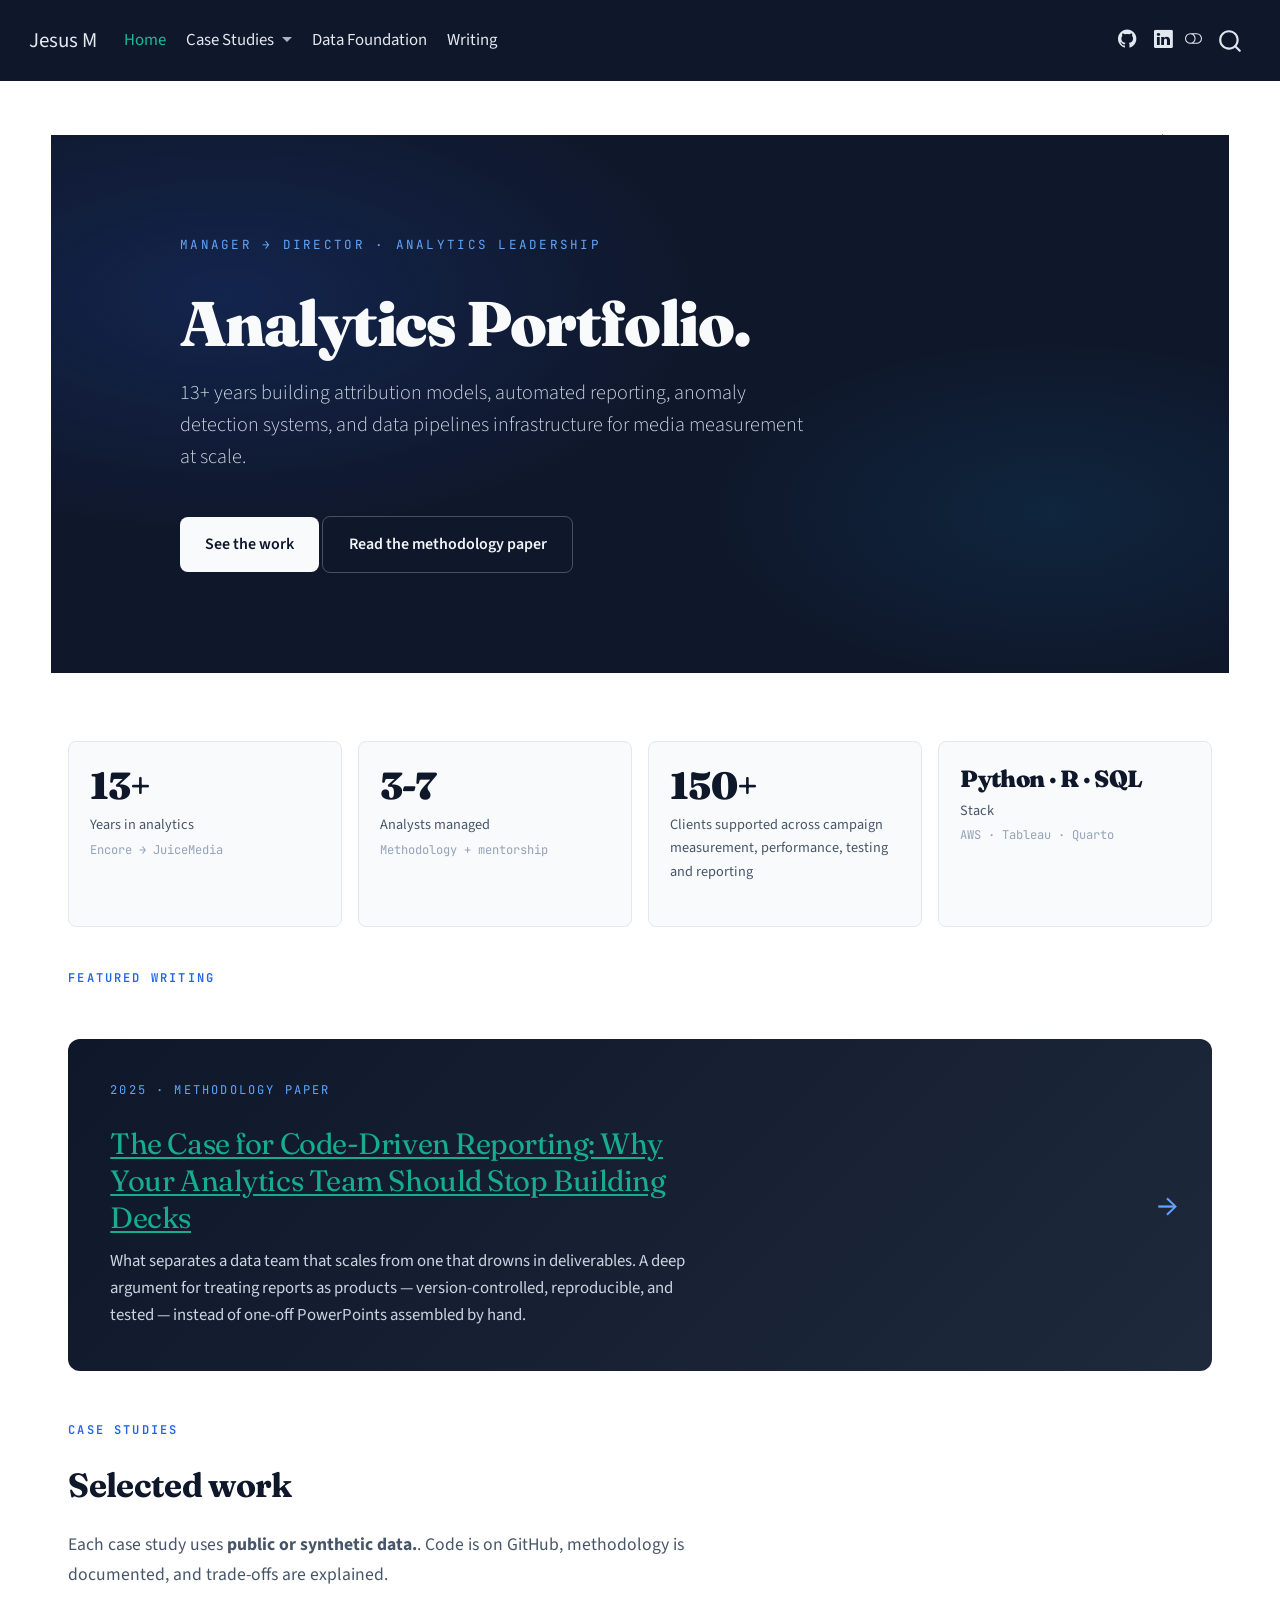
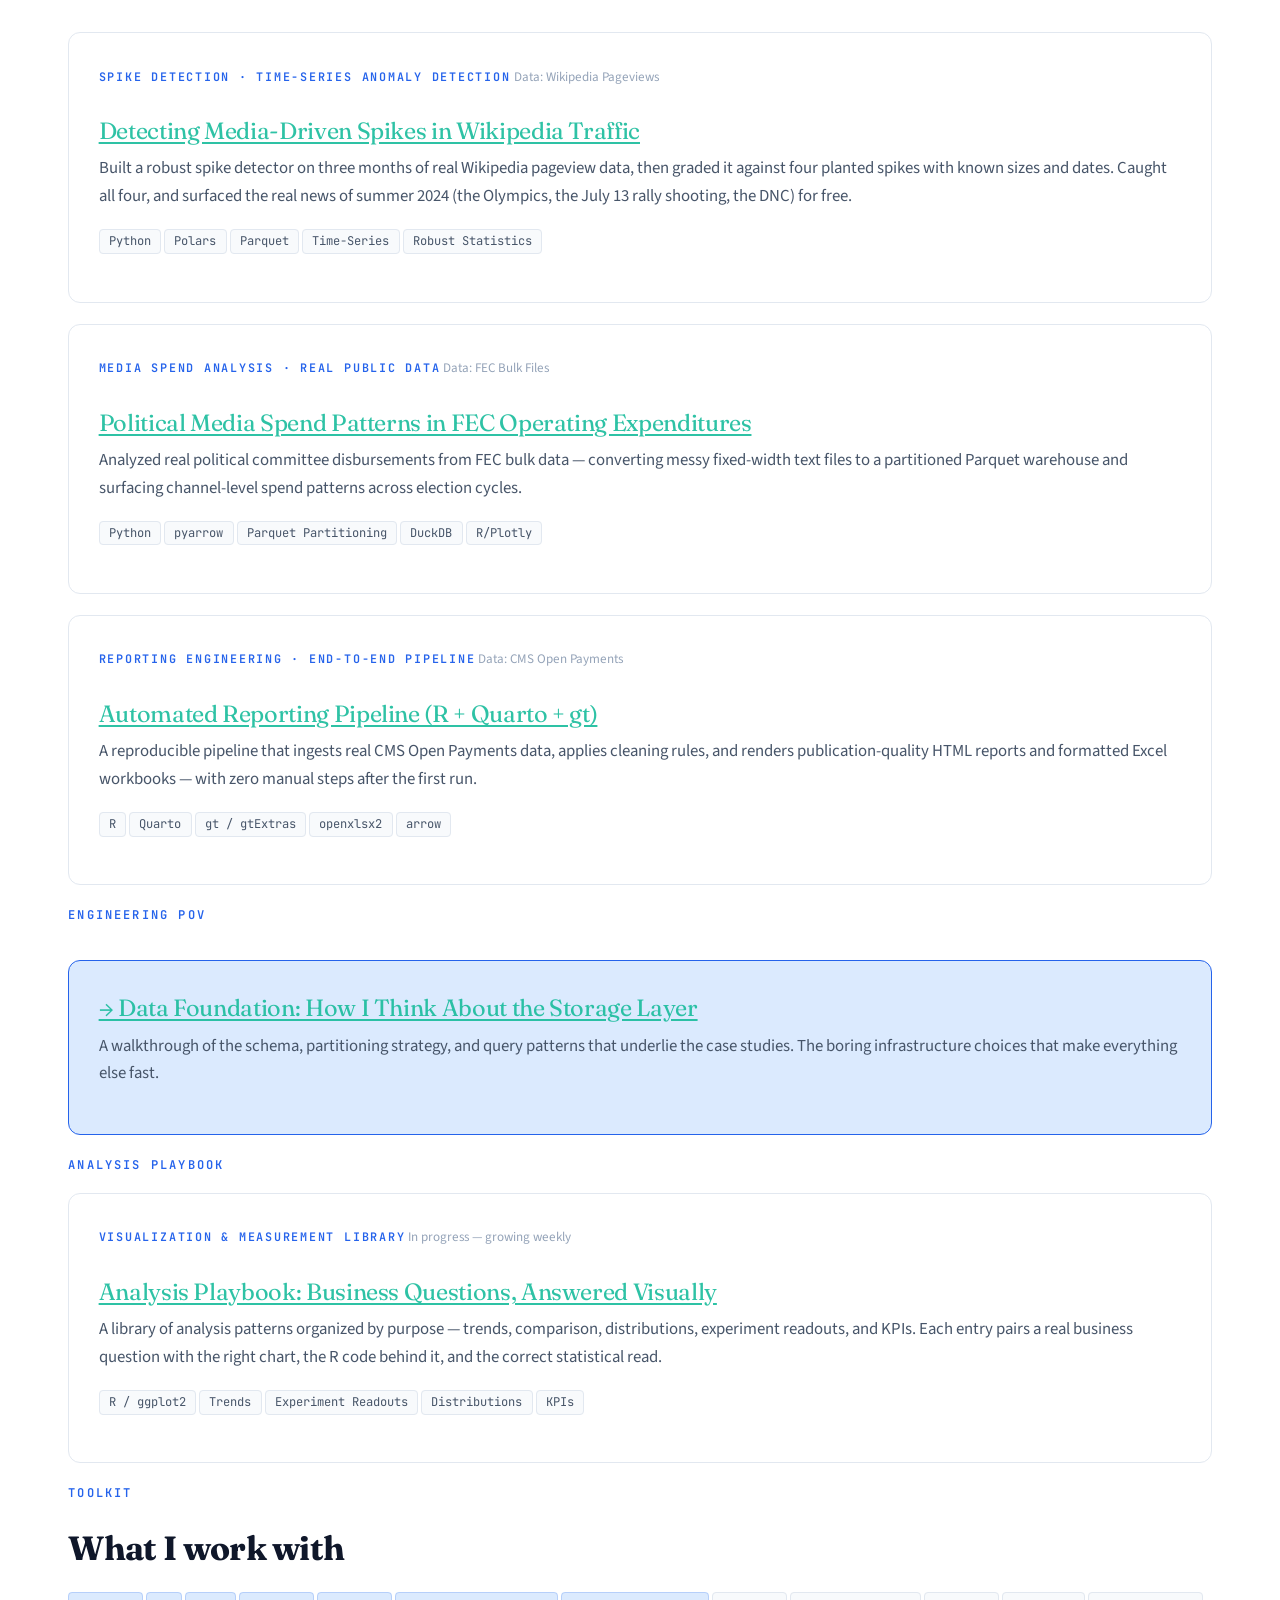
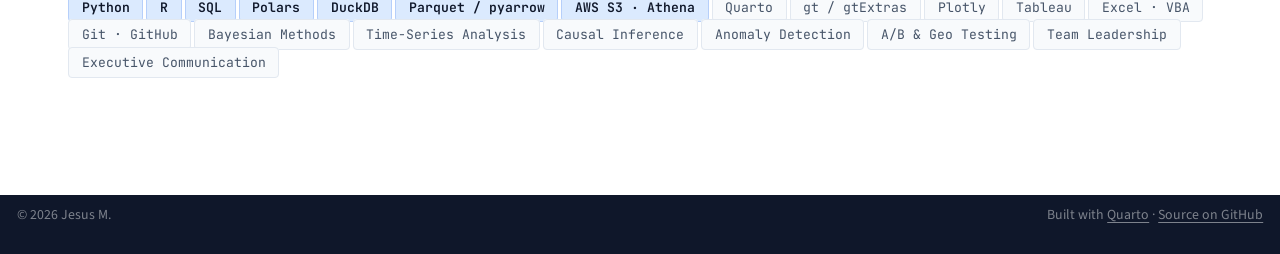
==== commit ab8e0263: "updated the fix cards and case studies link/anchor, removed resume and about pages to clean website " ====
--- a/docs/index.html
+++ b/docs/index.html
@@ -7,7 +7,7 @@
 <meta name="viewport" content="width=device-width, initial-scale=1.0, user-scalable=yes">
 
 
-<title>Jesse G</title>
+<title>Jesus M</title>
 <style>
 /* Default styles provided by pandoc.
 ** See https://pandoc.org/MANUAL.html#variables-for-html for config info.
@@ -79,9 +79,9 @@
 <link href="site_libs/quarto-html/quarto-syntax-highlighting-3f230b53dc93e4a04bf4a3505d77a42a.css" rel="stylesheet" class="quarto-color-scheme-extra" id="quarto-text-highlighting-styles">
 <script src="site_libs/bootstrap/bootstrap.min.js"></script>
 <link href="site_libs/bootstrap/bootstrap-icons.css" rel="stylesheet">
-<link href="site_libs/bootstrap/bootstrap-a59bb5ce4a0f908fe4e739a47c16564c.min.css" rel="stylesheet" append-hash="true" class="quarto-color-scheme" id="quarto-bootstrap" data-mode="light">
-<link href="site_libs/bootstrap/bootstrap-dark-31b1696166304d0d6af50d8582402f9b.min.css" rel="stylesheet" append-hash="true" class="quarto-color-scheme quarto-color-alternate" id="quarto-bootstrap" data-mode="dark">
-<link href="site_libs/bootstrap/bootstrap-a59bb5ce4a0f908fe4e739a47c16564c.min.css" rel="stylesheet" append-hash="true" class="quarto-color-scheme-extra" id="quarto-bootstrap" data-mode="light">
+<link href="site_libs/bootstrap/bootstrap-83f8e35f04c37c73138a5a868b0b0896.min.css" rel="stylesheet" append-hash="true" class="quarto-color-scheme" id="quarto-bootstrap" data-mode="light">
+<link href="site_libs/bootstrap/bootstrap-dark-fea92626445eb82eae8574f25bf7c4bd.min.css" rel="stylesheet" append-hash="true" class="quarto-color-scheme quarto-color-alternate" id="quarto-bootstrap" data-mode="dark">
+<link href="site_libs/bootstrap/bootstrap-83f8e35f04c37c73138a5a868b0b0896.min.css" rel="stylesheet" append-hash="true" class="quarto-color-scheme-extra" id="quarto-bootstrap" data-mode="light">
 <script id="quarto-search-options" type="application/json">{
   "location": "navbar",
   "copy-button": false,
@@ -285,7 +285,7 @@
       <div class="navbar-container container-fluid">
       <div class="navbar-brand-container mx-auto">
     <a class="navbar-brand" href="./index.html">
-    <span class="navbar-title">Jesse G</span>
+    <span class="navbar-title">Jesus M</span>
     </a>
   </div>
             <div id="quarto-search" class="" title="Search"></div>
@@ -297,10 +297,6 @@
   <li class="nav-item">
     <a class="nav-link active" href="./index.html" aria-current="page"> 
 <span class="menu-text">Home</span></a>
-  </li>  
-  <li class="nav-item">
-    <a class="nav-link" href="./about.html"> 
-<span class="menu-text">About</span></a>
   </li>  
   <li class="nav-item dropdown ">
     <a class="nav-link dropdown-toggle" href="#" id="nav-menu-case-studies" role="link" data-bs-toggle="dropdown" aria-expanded="false">
@@ -329,19 +325,15 @@
     <a class="nav-link" href="./posts/code-driven-reporting.html"> 
 <span class="menu-text">Writing</span></a>
   </li>  
-  <li class="nav-item">
-    <a class="nav-link" href="./resume.html"> 
-<span class="menu-text">Resume</span></a>
-  </li>  
 </ul>
             <ul class="navbar-nav navbar-nav-scroll ms-auto">
   <li class="nav-item compact">
-    <a class="nav-link" href="https://github.com/YOURUSERNAME"> <i class="bi bi-github" role="img" aria-label="GitHub">
+    <a class="nav-link" href="https://github.com/idgesus"> <i class="bi bi-github" role="img" aria-label="GitHub">
 </i> 
 <span class="menu-text"></span></a>
   </li>  
   <li class="nav-item compact">
-    <a class="nav-link" href="https://linkedin.com/in/YOURUSERNAME"> <i class="bi bi-linkedin" role="img" aria-label="LinkedIn">
+    <a class="nav-link" href="https://linkedin.com/in/mejiajesus"> <i class="bi bi-linkedin" role="img" aria-label="LinkedIn">
 </i> 
 <span class="menu-text"></span></a>
   </li>  
@@ -368,10 +360,11 @@
 <div class="hero">
 <div class="hero-inner">
 <p><span class="hero-eyebrow">Manager → Director · Analytics Leadership</span></p>
-<section id="measurement-frameworks-that-survive-contact-with-executives." class="level1">
-<h1>Measurement frameworks that <em>survive contact</em> with executives.</h1>
+<!-- # Measurement frameworks that *survive contact* with executives. -->
+<section id="analytics-portfolio." class="level1">
+<h1>Analytics Portfolio.</h1>
 <div class="hero-tagline">
-<p>13+ years building TV attribution models, anomaly detection systems, and code-driven reporting infrastructure for media measurement at scale.</p>
+<p>13+ years building attribution models, automated reporting, anomaly detection systems, and data pipelines infrastructure for media measurement at scale.</p>
 </div>
 <div class="hero-cta-row">
 <p><a href="#case-studies" class="btn-primary-cta">See the work</a> <a href="./posts/code-driven-reporting.html" class="btn-secondary-cta">Read the methodology paper</a></p>
@@ -384,70 +377,84 @@
 <p><span class="metric-value">13+</span> <span class="metric-label">Years in analytics</span> <span class="metric-detail">Encore → JuiceMedia</span></p>
 </div>
 <div class="metric">
-<p><span class="metric-value">210</span> <span class="metric-label">DMAs measured</span> <span class="metric-detail">National + regional campaigns</span></p>
+<p><span class="metric-value">3-7</span> <span class="metric-label">Analysts managed</span> <span class="metric-detail">Methodology + mentorship</span></p>
 </div>
 <div class="metric">
-<p><span class="metric-value">3+</span> <span class="metric-label">Analysts managed</span> <span class="metric-detail">Methodology + mentorship</span></p>
+<p><span class="metric-value">150+</span> <span class="metric-label">Clients supported across campaign measurement, performance, testing and reporting</span> <!-- [Cross-industry campaign experience spanning multiple verticals and business models]{.metric-label} --> <!-- [Hands-on measurement experience across brand, performance, attribution, and response-driven campaigns]{.metric-detail} --></p>
 </div>
 <div class="metric">
-<p><span class="metric-value" style="font-size: 1.4rem;">Python · R · SQL</span> <span class="metric-label">Stack</span> <span class="metric-detail">AWS · Quarto · Tableau</span></p>
+<p><span class="metric-value" style="font-size: 1.4rem;">Python · R · SQL</span> <span class="metric-label">Stack</span> <span class="metric-detail">AWS · Tableau · Quarto</span></p>
 </div>
 </div>
 <p><span class="section-label">Featured writing</span></p>
-<p>[ ::: {.featured-essay} <span class="fe-eyebrow">2025 · Methodology Paper</span></p>
+<div class="featured-essay">
+<p><span class="fe-eyebrow">2025 · Methodology Paper</span></p>
 <section id="the-case-for-code-driven-reporting-why-your-analytics-team-should-stop-building-decks" class="level3">
-<h3 class="anchored" data-anchor-id="the-case-for-code-driven-reporting-why-your-analytics-team-should-stop-building-decks">The Case for Code-Driven Reporting: Why Your Analytics Team Should Stop Building Decks</h3>
+<h3 class="anchored" data-anchor-id="the-case-for-code-driven-reporting-why-your-analytics-team-should-stop-building-decks"><a href="./posts/code-driven-reporting.html" class="stretched-link">The Case for Code-Driven Reporting: Why Your Analytics Team Should Stop Building Decks</a></h3>
 <p>What separates a data team that scales from one that drowns in deliverables. A deep argument for treating reports as products — version-controlled, reproducible, and tested — instead of one-off PowerPoints assembled by hand.</p>
-<p>::: ](posts/code-driven-reporting.qmd)</p>
+</section>
+</div>
 <p><span class="section-label">Case studies</span></p>
-<div class="section-title">
-<p>Selected work {#case-studies}</p>
+<div id="case-studies" class="section-title">
+<p>Selected work</p>
 </div>
 <div class="section-intro">
-<p>Each case study uses <strong>public or synthetic data</strong> — never client work. Code is on GitHub, methodology is documented, and trade-offs are explained honestly.</p>
-</div>
-<p>[ ::: {.featured-card}</p>
+<p>Each case study uses <strong>public or synthetic data.</strong>. Code is on GitHub, methodology is documented, and trade-offs are explained.</p>
+</div>
+<div class="featured-card">
 <div class="fc-row">
 <p><span class="fc-category">Spike Detection · Time-Series Anomaly Detection</span> <span class="fc-data">Data: Wikipedia Pageviews</span></p>
 </div>
+<section id="detecting-media-driven-spikes-in-wikipedia-traffic" class="level3">
+<h3 class="anchored" data-anchor-id="detecting-media-driven-spikes-in-wikipedia-traffic"><a href="./case-studies/spike-detection.html" class="stretched-link">Detecting Media-Driven Spikes in Wikipedia Traffic</a></h3>
+<p>Built a robust spike detector on three months of real Wikipedia pageview data, then graded it against four planted spikes with known sizes and dates. Caught all four, and surfaced the real news of summer 2024 (the Olympics, the July 13 rally shooting, the DNC) for free.</p>
+<div class="fc-tags">
+<p><span class="fc-tag">Python</span> <span class="fc-tag">Polars</span> <span class="fc-tag">Parquet</span> <span class="fc-tag">Time-Series</span> <span class="fc-tag">Robust Statistics</span></p>
+</div>
 </section>
-<section id="detecting-media-driven-spikes-in-50gb-of-wikipedia-traffic" class="level3">
-<h3 class="anchored" data-anchor-id="detecting-media-driven-spikes-in-50gb-of-wikipedia-traffic">Detecting Media-Driven Spikes in 50GB of Wikipedia Traffic</h3>
-<p>Built an anomaly detection framework on real Wikipedia pageview data, demonstrating how to identify statistically significant traffic spikes against dynamic baselines. Uses Polars on Parquet for queries 10x faster than CSV.</p>
-<div class="fc-tags">
-<p><span class="fc-tag">Python</span> <span class="fc-tag">Polars</span> <span class="fc-tag">DuckDB</span> <span class="fc-tag">Parquet</span> <span class="fc-tag">Time-Series</span> <span class="fc-tag">Z-Score Detection</span></p>
-</div>
-<p>::: ](case-studies/spike-detection.qmd)</p>
-<p>[ ::: {.featured-card}</p>
+</div>
+<div class="featured-card">
 <div class="fc-row">
 <p><span class="fc-category">Media Spend Analysis · Real Public Data</span> <span class="fc-data">Data: FEC Bulk Files</span></p>
 </div>
-</section>
-<section id="political-ad-spend-patterns-in-fec-operating-expenditures" class="level3">
-<h3 class="anchored" data-anchor-id="political-ad-spend-patterns-in-fec-operating-expenditures">Political Ad Spend Patterns in FEC Operating Expenditures</h3>
+<section id="political-media-spend-patterns-in-fec-operating-expenditures" class="level3">
+<h3 class="anchored" data-anchor-id="political-media-spend-patterns-in-fec-operating-expenditures"><a href="./case-studies/political-ad-spend.html" class="stretched-link">Political Media Spend Patterns in FEC Operating Expenditures</a></h3>
 <p>Analyzed real political committee disbursements from FEC bulk data — converting messy fixed-width text files to a partitioned Parquet warehouse and surfacing channel-level spend patterns across election cycles.</p>
 <div class="fc-tags">
 <p><span class="fc-tag">Python</span> <span class="fc-tag">pyarrow</span> <span class="fc-tag">Parquet Partitioning</span> <span class="fc-tag">DuckDB</span> <span class="fc-tag">R/Plotly</span></p>
 </div>
-<p>::: ](case-studies/political-ad-spend.qmd)</p>
-<p>[ ::: {.featured-card}</p>
+</section>
+</div>
+<div class="featured-card">
 <div class="fc-row">
 <p><span class="fc-category">Reporting Engineering · End-to-End Pipeline</span> <span class="fc-data">Data: CMS Open Payments</span></p>
 </div>
-</section>
 <section id="automated-reporting-pipeline-r-quarto-gt" class="level3">
-<h3 class="anchored" data-anchor-id="automated-reporting-pipeline-r-quarto-gt">Automated Reporting Pipeline (R + Quarto + gt)</h3>
+<h3 class="anchored" data-anchor-id="automated-reporting-pipeline-r-quarto-gt"><a href="./case-studies/automated-pipeline.html" class="stretched-link">Automated Reporting Pipeline (R + Quarto + gt)</a></h3>
 <p>A reproducible pipeline that ingests real CMS Open Payments data, applies cleaning rules, and renders publication-quality HTML reports and formatted Excel workbooks — with zero manual steps after the first run.</p>
 <div class="fc-tags">
 <p><span class="fc-tag">R</span> <span class="fc-tag">Quarto</span> <span class="fc-tag">gt / gtExtras</span> <span class="fc-tag">openxlsx2</span> <span class="fc-tag">arrow</span></p>
 </div>
-<p>::: ](case-studies/automated-pipeline.qmd)</p>
+</section>
+</div>
 <p><span class="section-label">Engineering POV</span></p>
-<p>[ ::: {.featured-card style=“border-color: var(–accent-bright); background: var(–accent-soft);”}</p>
+<section id="data-foundation-how-i-think-about-the-storage-layer" class="level3 featured-card" style="border-color: var(--accent-bright); background: var(--accent-soft);">
+<h3 class="anchored" data-anchor-id="data-foundation-how-i-think-about-the-storage-layer"><a href="./data-foundation/data-engineering.html" class="stretched-link">→ Data Foundation: How I Think About the Storage Layer</a></h3>
+<p>A walkthrough of the schema, partitioning strategy, and query patterns that underlie the case studies. The boring infrastructure choices that make everything else fast.</p>
 </section>
-<section id="data-foundation-how-i-think-about-the-storage-layer" class="level3">
-<h3 class="anchored" data-anchor-id="data-foundation-how-i-think-about-the-storage-layer">→ Data Foundation: How I Think About the Storage Layer</h3>
-<p>A walkthrough of the schema, partitioning strategy, and query patterns that underlie the case studies. The boring infrastructure choices that make everything else fast. ::: ](data-foundation/data-engineering.qmd)</p>
+<p><span class="section-label">Analysis playbook</span></p>
+<div class="featured-card">
+<div class="fc-row">
+<p><span class="fc-category">Visualization &amp; Measurement Library</span> <span class="fc-data">In progress — growing weekly</span></p>
+</div>
+<section id="analysis-playbook-business-questions-answered-visually" class="level3">
+<h3 class="anchored" data-anchor-id="analysis-playbook-business-questions-answered-visually"><a href="analysis/index.qmd" class="stretched-link">Analysis Playbook: Business Questions, Answered Visually</a></h3>
+<p>A library of analysis patterns organized by purpose — trends, comparison, distributions, experiment readouts, and KPIs. Each entry pairs a real business question with the right chart, the R code behind it, and the correct statistical read.</p>
+<div class="fc-tags">
+<p><span class="fc-tag">R / ggplot2</span> <span class="fc-tag">Trends</span> <span class="fc-tag">Experiment Readouts</span> <span class="fc-tag">Distributions</span> <span class="fc-tag">KPIs</span></p>
+</div>
+</section>
+</div>
 <p><span class="section-label">Toolkit</span></p>
 <div class="section-title">
 <p>What I work with</p>
@@ -459,7 +466,6 @@
 
 <!-- -->
 
-</section>
 
 </main> <!-- /main -->
 <script id="quarto-html-after-body" type="application/javascript">
@@ -940,10 +946,10 @@
 <span id="cb1-12"><a href="#cb1-12" aria-hidden="true" tabindex="-1"></a></span>
 <span id="cb1-13"><a href="#cb1-13" aria-hidden="true" tabindex="-1"></a><span class="co">[</span><span class="ot">Manager → Director · Analytics Leadership</span><span class="co">]</span>{.hero-eyebrow}</span>
 <span id="cb1-14"><a href="#cb1-14" aria-hidden="true" tabindex="-1"></a></span>
-<span id="cb1-15"><a href="#cb1-15" aria-hidden="true" tabindex="-1"></a><span class="fu"># Measurement frameworks that *survive contact* with executives.</span></span>
-<span id="cb1-16"><a href="#cb1-16" aria-hidden="true" tabindex="-1"></a></span>
+<span id="cb1-15"><a href="#cb1-15" aria-hidden="true" tabindex="-1"></a><span class="co">&lt;!-- # Measurement frameworks that *survive contact* with executives. --&gt;</span></span>
+<span id="cb1-16"><a href="#cb1-16" aria-hidden="true" tabindex="-1"></a><span class="fu"># Analytics Portfolio.</span></span>
 <span id="cb1-17"><a href="#cb1-17" aria-hidden="true" tabindex="-1"></a>::: {.hero-tagline}</span>
-<span id="cb1-18"><a href="#cb1-18" aria-hidden="true" tabindex="-1"></a>13+ years building TV attribution models, anomaly detection systems, and code-driven reporting infrastructure for media measurement at scale.</span>
+<span id="cb1-18"><a href="#cb1-18" aria-hidden="true" tabindex="-1"></a>13+ years building attribution models, automated reporting, anomaly detection systems, and data pipelines infrastructure for media measurement at scale.</span>
 <span id="cb1-19"><a href="#cb1-19" aria-hidden="true" tabindex="-1"></a>:::</span>
 <span id="cb1-20"><a href="#cb1-20" aria-hidden="true" tabindex="-1"></a></span>
 <span id="cb1-21"><a href="#cb1-21" aria-hidden="true" tabindex="-1"></a>::: {.hero-cta-row}</span>
@@ -963,52 +969,52 @@
 <span id="cb1-35"><a href="#cb1-35" aria-hidden="true" tabindex="-1"></a><span class="co">[</span><span class="ot">Encore → JuiceMedia</span><span class="co">]</span>{.metric-detail}</span>
 <span id="cb1-36"><a href="#cb1-36" aria-hidden="true" tabindex="-1"></a>:::</span>
 <span id="cb1-37"><a href="#cb1-37" aria-hidden="true" tabindex="-1"></a></span>
-<span id="cb1-38"><a href="#cb1-38" aria-hidden="true" tabindex="-1"></a>::: {.metric}</span>
-<span id="cb1-39"><a href="#cb1-39" aria-hidden="true" tabindex="-1"></a><span class="co">[</span><span class="ot">210</span><span class="co">]</span>{.metric-value}</span>
-<span id="cb1-40"><a href="#cb1-40" aria-hidden="true" tabindex="-1"></a><span class="co">[</span><span class="ot">DMAs measured</span><span class="co">]</span>{.metric-label}</span>
-<span id="cb1-41"><a href="#cb1-41" aria-hidden="true" tabindex="-1"></a><span class="co">[</span><span class="ot">National + regional campaigns</span><span class="co">]</span>{.metric-detail}</span>
-<span id="cb1-42"><a href="#cb1-42" aria-hidden="true" tabindex="-1"></a>:::</span>
-<span id="cb1-43"><a href="#cb1-43" aria-hidden="true" tabindex="-1"></a></span>
-<span id="cb1-44"><a href="#cb1-44" aria-hidden="true" tabindex="-1"></a>::: {.metric}</span>
-<span id="cb1-45"><a href="#cb1-45" aria-hidden="true" tabindex="-1"></a><span class="co">[</span><span class="ot">3+</span><span class="co">]</span>{.metric-value}</span>
-<span id="cb1-46"><a href="#cb1-46" aria-hidden="true" tabindex="-1"></a><span class="co">[</span><span class="ot">Analysts managed</span><span class="co">]</span>{.metric-label}</span>
-<span id="cb1-47"><a href="#cb1-47" aria-hidden="true" tabindex="-1"></a><span class="co">[</span><span class="ot">Methodology + mentorship</span><span class="co">]</span>{.metric-detail}</span>
-<span id="cb1-48"><a href="#cb1-48" aria-hidden="true" tabindex="-1"></a>:::</span>
-<span id="cb1-49"><a href="#cb1-49" aria-hidden="true" tabindex="-1"></a></span>
-<span id="cb1-50"><a href="#cb1-50" aria-hidden="true" tabindex="-1"></a>::: {.metric}</span>
-<span id="cb1-51"><a href="#cb1-51" aria-hidden="true" tabindex="-1"></a><span class="co">[</span><span class="ot">Python · R · SQL</span><span class="co">]</span>{.metric-value style="font-size: 1.4rem;"}</span>
-<span id="cb1-52"><a href="#cb1-52" aria-hidden="true" tabindex="-1"></a><span class="co">[</span><span class="ot">Stack</span><span class="co">]</span>{.metric-label}</span>
-<span id="cb1-53"><a href="#cb1-53" aria-hidden="true" tabindex="-1"></a><span class="co">[</span><span class="ot">AWS · Quarto · Tableau</span><span class="co">]</span>{.metric-detail}</span>
-<span id="cb1-54"><a href="#cb1-54" aria-hidden="true" tabindex="-1"></a>:::</span>
-<span id="cb1-55"><a href="#cb1-55" aria-hidden="true" tabindex="-1"></a></span>
-<span id="cb1-56"><a href="#cb1-56" aria-hidden="true" tabindex="-1"></a>:::</span>
-<span id="cb1-57"><a href="#cb1-57" aria-hidden="true" tabindex="-1"></a></span>
+<span id="cb1-38"><a href="#cb1-38" aria-hidden="true" tabindex="-1"></a></span>
+<span id="cb1-39"><a href="#cb1-39" aria-hidden="true" tabindex="-1"></a>::: {.metric}</span>
+<span id="cb1-40"><a href="#cb1-40" aria-hidden="true" tabindex="-1"></a><span class="co">[</span><span class="ot">3-7</span><span class="co">]</span>{.metric-value}</span>
+<span id="cb1-41"><a href="#cb1-41" aria-hidden="true" tabindex="-1"></a><span class="co">[</span><span class="ot">Analysts managed</span><span class="co">]</span>{.metric-label}</span>
+<span id="cb1-42"><a href="#cb1-42" aria-hidden="true" tabindex="-1"></a><span class="co">[</span><span class="ot">Methodology + mentorship</span><span class="co">]</span>{.metric-detail}</span>
+<span id="cb1-43"><a href="#cb1-43" aria-hidden="true" tabindex="-1"></a>:::</span>
+<span id="cb1-44"><a href="#cb1-44" aria-hidden="true" tabindex="-1"></a></span>
+<span id="cb1-45"><a href="#cb1-45" aria-hidden="true" tabindex="-1"></a>::: {.metric}</span>
+<span id="cb1-46"><a href="#cb1-46" aria-hidden="true" tabindex="-1"></a><span class="co">[</span><span class="ot"> 150+</span><span class="co">]</span>{.metric-value}</span>
+<span id="cb1-47"><a href="#cb1-47" aria-hidden="true" tabindex="-1"></a><span class="co">[</span><span class="ot">Clients supported across campaign measurement, performance, testing and reporting</span><span class="co">]</span>{.metric-label}</span>
+<span id="cb1-48"><a href="#cb1-48" aria-hidden="true" tabindex="-1"></a><span class="co">&lt;!-- [Cross-industry campaign experience spanning multiple verticals and business models]{.metric-label} --&gt;</span></span>
+<span id="cb1-49"><a href="#cb1-49" aria-hidden="true" tabindex="-1"></a><span class="co">&lt;!-- [Hands-on measurement experience across brand, performance, attribution, and response-driven campaigns]{.metric-detail} --&gt;</span></span>
+<span id="cb1-50"><a href="#cb1-50" aria-hidden="true" tabindex="-1"></a>:::</span>
+<span id="cb1-51"><a href="#cb1-51" aria-hidden="true" tabindex="-1"></a></span>
+<span id="cb1-52"><a href="#cb1-52" aria-hidden="true" tabindex="-1"></a></span>
+<span id="cb1-53"><a href="#cb1-53" aria-hidden="true" tabindex="-1"></a>::: {.metric}</span>
+<span id="cb1-54"><a href="#cb1-54" aria-hidden="true" tabindex="-1"></a><span class="co">[</span><span class="ot">Python · R · SQL</span><span class="co">]</span>{.metric-value style="font-size: 1.4rem;"}</span>
+<span id="cb1-55"><a href="#cb1-55" aria-hidden="true" tabindex="-1"></a><span class="co">[</span><span class="ot">Stack</span><span class="co">]</span>{.metric-label}</span>
+<span id="cb1-56"><a href="#cb1-56" aria-hidden="true" tabindex="-1"></a><span class="co">[</span><span class="ot">AWS  · Tableau · Quarto</span><span class="co">]</span>{.metric-detail}</span>
+<span id="cb1-57"><a href="#cb1-57" aria-hidden="true" tabindex="-1"></a>:::</span>
 <span id="cb1-58"><a href="#cb1-58" aria-hidden="true" tabindex="-1"></a></span>
-<span id="cb1-59"><a href="#cb1-59" aria-hidden="true" tabindex="-1"></a><span class="co">[</span><span class="ot">Featured writing</span><span class="co">]</span>{.section-label}</span>
+<span id="cb1-59"><a href="#cb1-59" aria-hidden="true" tabindex="-1"></a>:::</span>
 <span id="cb1-60"><a href="#cb1-60" aria-hidden="true" tabindex="-1"></a></span>
-<span id="cb1-61"><a href="#cb1-61" aria-hidden="true" tabindex="-1"></a>[</span>
-<span id="cb1-62"><a href="#cb1-62" aria-hidden="true" tabindex="-1"></a>::: {.featured-essay}</span>
-<span id="cb1-63"><a href="#cb1-63" aria-hidden="true" tabindex="-1"></a><span class="co">[</span><span class="ot">2025 · Methodology Paper</span><span class="co">]</span>{.fe-eyebrow}</span>
-<span id="cb1-64"><a href="#cb1-64" aria-hidden="true" tabindex="-1"></a></span>
-<span id="cb1-65"><a href="#cb1-65" aria-hidden="true" tabindex="-1"></a><span class="fu">### The Case for Code-Driven Reporting: Why Your Analytics Team Should Stop Building Decks</span></span>
+<span id="cb1-61"><a href="#cb1-61" aria-hidden="true" tabindex="-1"></a></span>
+<span id="cb1-62"><a href="#cb1-62" aria-hidden="true" tabindex="-1"></a><span class="co">[</span><span class="ot">Featured writing</span><span class="co">]</span>{.section-label}</span>
+<span id="cb1-63"><a href="#cb1-63" aria-hidden="true" tabindex="-1"></a></span>
+<span id="cb1-64"><a href="#cb1-64" aria-hidden="true" tabindex="-1"></a>::: {.featured-essay}</span>
+<span id="cb1-65"><a href="#cb1-65" aria-hidden="true" tabindex="-1"></a><span class="co">[</span><span class="ot">2025 · Methodology Paper</span><span class="co">]</span>{.fe-eyebrow}</span>
 <span id="cb1-66"><a href="#cb1-66" aria-hidden="true" tabindex="-1"></a></span>
-<span id="cb1-67"><a href="#cb1-67" aria-hidden="true" tabindex="-1"></a>What separates a data team that scales from one that drowns in deliverables. A deep argument for treating reports as products — version-controlled, reproducible, and tested — instead of one-off PowerPoints assembled by hand.</span>
+<span id="cb1-67"><a href="#cb1-67" aria-hidden="true" tabindex="-1"></a><span class="fu">### [The Case for Code-Driven Reporting: Why Your Analytics Team Should Stop Building Decks](posts/code-driven-reporting.qmd){.stretched-link}</span></span>
 <span id="cb1-68"><a href="#cb1-68" aria-hidden="true" tabindex="-1"></a></span>
-<span id="cb1-69"><a href="#cb1-69" aria-hidden="true" tabindex="-1"></a>:::</span>
-<span id="cb1-70"><a href="#cb1-70" aria-hidden="true" tabindex="-1"></a>](posts/code-driven-reporting.qmd)</span>
-<span id="cb1-71"><a href="#cb1-71" aria-hidden="true" tabindex="-1"></a></span>
+<span id="cb1-69"><a href="#cb1-69" aria-hidden="true" tabindex="-1"></a>What separates a data team that scales from one that drowns in deliverables. A deep argument for treating reports as products — version-controlled, reproducible, and tested — instead of one-off PowerPoints assembled by hand.</span>
+<span id="cb1-70"><a href="#cb1-70" aria-hidden="true" tabindex="-1"></a></span>
+<span id="cb1-71"><a href="#cb1-71" aria-hidden="true" tabindex="-1"></a>:::</span>
 <span id="cb1-72"><a href="#cb1-72" aria-hidden="true" tabindex="-1"></a></span>
-<span id="cb1-73"><a href="#cb1-73" aria-hidden="true" tabindex="-1"></a><span class="co">[</span><span class="ot">Case studies</span><span class="co">]</span>{.section-label}</span>
-<span id="cb1-74"><a href="#cb1-74" aria-hidden="true" tabindex="-1"></a></span>
-<span id="cb1-75"><a href="#cb1-75" aria-hidden="true" tabindex="-1"></a>::: {.section-title}</span>
-<span id="cb1-76"><a href="#cb1-76" aria-hidden="true" tabindex="-1"></a>Selected work {#case-studies}</span>
-<span id="cb1-77"><a href="#cb1-77" aria-hidden="true" tabindex="-1"></a>:::</span>
-<span id="cb1-78"><a href="#cb1-78" aria-hidden="true" tabindex="-1"></a></span>
-<span id="cb1-79"><a href="#cb1-79" aria-hidden="true" tabindex="-1"></a>::: {.section-intro}</span>
-<span id="cb1-80"><a href="#cb1-80" aria-hidden="true" tabindex="-1"></a>Each case study uses **public or synthetic data** — never client work. Code is on GitHub, methodology is documented, and trade-offs are explained honestly.</span>
-<span id="cb1-81"><a href="#cb1-81" aria-hidden="true" tabindex="-1"></a>:::</span>
-<span id="cb1-82"><a href="#cb1-82" aria-hidden="true" tabindex="-1"></a></span>
-<span id="cb1-83"><a href="#cb1-83" aria-hidden="true" tabindex="-1"></a>[</span>
+<span id="cb1-73"><a href="#cb1-73" aria-hidden="true" tabindex="-1"></a></span>
+<span id="cb1-74"><a href="#cb1-74" aria-hidden="true" tabindex="-1"></a><span class="co">[</span><span class="ot">Case studies</span><span class="co">]</span>{.section-label}</span>
+<span id="cb1-75"><a href="#cb1-75" aria-hidden="true" tabindex="-1"></a></span>
+<span id="cb1-76"><a href="#cb1-76" aria-hidden="true" tabindex="-1"></a>::: {.section-title #case-studies}</span>
+<span id="cb1-77"><a href="#cb1-77" aria-hidden="true" tabindex="-1"></a>Selected work</span>
+<span id="cb1-78"><a href="#cb1-78" aria-hidden="true" tabindex="-1"></a>:::</span>
+<span id="cb1-79"><a href="#cb1-79" aria-hidden="true" tabindex="-1"></a></span>
+<span id="cb1-80"><a href="#cb1-80" aria-hidden="true" tabindex="-1"></a>::: {.section-intro}</span>
+<span id="cb1-81"><a href="#cb1-81" aria-hidden="true" tabindex="-1"></a>Each case study uses **public or synthetic data.**. Code is on GitHub, methodology is documented, and trade-offs are explained.</span>
+<span id="cb1-82"><a href="#cb1-82" aria-hidden="true" tabindex="-1"></a>:::</span>
+<span id="cb1-83"><a href="#cb1-83" aria-hidden="true" tabindex="-1"></a></span>
 <span id="cb1-84"><a href="#cb1-84" aria-hidden="true" tabindex="-1"></a>::: {.featured-card}</span>
 <span id="cb1-85"><a href="#cb1-85" aria-hidden="true" tabindex="-1"></a></span>
 <span id="cb1-86"><a href="#cb1-86" aria-hidden="true" tabindex="-1"></a>::: {.fc-row}</span>
@@ -1016,108 +1022,121 @@
 <span id="cb1-88"><a href="#cb1-88" aria-hidden="true" tabindex="-1"></a><span class="co">[</span><span class="ot">Data: Wikipedia Pageviews</span><span class="co">]</span>{.fc-data}</span>
 <span id="cb1-89"><a href="#cb1-89" aria-hidden="true" tabindex="-1"></a>:::</span>
 <span id="cb1-90"><a href="#cb1-90" aria-hidden="true" tabindex="-1"></a></span>
-<span id="cb1-91"><a href="#cb1-91" aria-hidden="true" tabindex="-1"></a><span class="fu">### Detecting Media-Driven Spikes in 50GB of Wikipedia Traffic</span></span>
+<span id="cb1-91"><a href="#cb1-91" aria-hidden="true" tabindex="-1"></a><span class="fu">### [Detecting Media-Driven Spikes in Wikipedia Traffic](case-studies/spike-detection.qmd){.stretched-link}</span></span>
 <span id="cb1-92"><a href="#cb1-92" aria-hidden="true" tabindex="-1"></a></span>
-<span id="cb1-93"><a href="#cb1-93" aria-hidden="true" tabindex="-1"></a>Built an anomaly detection framework on real Wikipedia pageview data, demonstrating how to identify statistically significant traffic spikes against dynamic baselines. Uses Polars on Parquet for queries 10x faster than CSV.</span>
+<span id="cb1-93"><a href="#cb1-93" aria-hidden="true" tabindex="-1"></a>Built a robust spike detector on three months of real Wikipedia pageview data, then graded it against four planted spikes with known sizes and dates. Caught all four, and surfaced the real news of summer 2024 (the Olympics, the July 13 rally shooting, the DNC) for free.</span>
 <span id="cb1-94"><a href="#cb1-94" aria-hidden="true" tabindex="-1"></a></span>
 <span id="cb1-95"><a href="#cb1-95" aria-hidden="true" tabindex="-1"></a>::: {.fc-tags}</span>
-<span id="cb1-96"><a href="#cb1-96" aria-hidden="true" tabindex="-1"></a><span class="co">[</span><span class="ot">Python</span><span class="co">]</span>{.fc-tag} <span class="co">[</span><span class="ot">Polars</span><span class="co">]</span>{.fc-tag} <span class="co">[</span><span class="ot">DuckDB</span><span class="co">]</span>{.fc-tag} <span class="co">[</span><span class="ot">Parquet</span><span class="co">]</span>{.fc-tag} <span class="co">[</span><span class="ot">Time-Series</span><span class="co">]</span>{.fc-tag} <span class="co">[</span><span class="ot">Z-Score Detection</span><span class="co">]</span>{.fc-tag}</span>
+<span id="cb1-96"><a href="#cb1-96" aria-hidden="true" tabindex="-1"></a><span class="co">[</span><span class="ot">Python</span><span class="co">]</span>{.fc-tag} <span class="co">[</span><span class="ot">Polars</span><span class="co">]</span>{.fc-tag} <span class="co">[</span><span class="ot">Parquet</span><span class="co">]</span>{.fc-tag} <span class="co">[</span><span class="ot">Time-Series</span><span class="co">]</span>{.fc-tag} <span class="co">[</span><span class="ot">Robust Statistics</span><span class="co">]</span>{.fc-tag}</span>
 <span id="cb1-97"><a href="#cb1-97" aria-hidden="true" tabindex="-1"></a>:::</span>
 <span id="cb1-98"><a href="#cb1-98" aria-hidden="true" tabindex="-1"></a></span>
 <span id="cb1-99"><a href="#cb1-99" aria-hidden="true" tabindex="-1"></a>:::</span>
-<span id="cb1-100"><a href="#cb1-100" aria-hidden="true" tabindex="-1"></a>](case-studies/spike-detection.qmd)</span>
-<span id="cb1-101"><a href="#cb1-101" aria-hidden="true" tabindex="-1"></a></span>
-<span id="cb1-102"><a href="#cb1-102" aria-hidden="true" tabindex="-1"></a>[</span>
-<span id="cb1-103"><a href="#cb1-103" aria-hidden="true" tabindex="-1"></a>::: {.featured-card}</span>
-<span id="cb1-104"><a href="#cb1-104" aria-hidden="true" tabindex="-1"></a></span>
-<span id="cb1-105"><a href="#cb1-105" aria-hidden="true" tabindex="-1"></a>::: {.fc-row}</span>
-<span id="cb1-106"><a href="#cb1-106" aria-hidden="true" tabindex="-1"></a><span class="co">[</span><span class="ot">Media Spend Analysis · Real Public Data</span><span class="co">]</span>{.fc-category}</span>
-<span id="cb1-107"><a href="#cb1-107" aria-hidden="true" tabindex="-1"></a><span class="co">[</span><span class="ot">Data: FEC Bulk Files</span><span class="co">]</span>{.fc-data}</span>
-<span id="cb1-108"><a href="#cb1-108" aria-hidden="true" tabindex="-1"></a>:::</span>
+<span id="cb1-100"><a href="#cb1-100" aria-hidden="true" tabindex="-1"></a></span>
+<span id="cb1-101"><a href="#cb1-101" aria-hidden="true" tabindex="-1"></a>::: {.featured-card}</span>
+<span id="cb1-102"><a href="#cb1-102" aria-hidden="true" tabindex="-1"></a></span>
+<span id="cb1-103"><a href="#cb1-103" aria-hidden="true" tabindex="-1"></a>::: {.fc-row}</span>
+<span id="cb1-104"><a href="#cb1-104" aria-hidden="true" tabindex="-1"></a><span class="co">[</span><span class="ot">Media Spend Analysis · Real Public Data</span><span class="co">]</span>{.fc-category}</span>
+<span id="cb1-105"><a href="#cb1-105" aria-hidden="true" tabindex="-1"></a><span class="co">[</span><span class="ot">Data: FEC Bulk Files</span><span class="co">]</span>{.fc-data}</span>
+<span id="cb1-106"><a href="#cb1-106" aria-hidden="true" tabindex="-1"></a>:::</span>
+<span id="cb1-107"><a href="#cb1-107" aria-hidden="true" tabindex="-1"></a></span>
+<span id="cb1-108"><a href="#cb1-108" aria-hidden="true" tabindex="-1"></a><span class="fu">### [Political Media Spend Patterns in FEC Operating Expenditures](case-studies/political-ad-spend.qmd){.stretched-link}</span></span>
 <span id="cb1-109"><a href="#cb1-109" aria-hidden="true" tabindex="-1"></a></span>
-<span id="cb1-110"><a href="#cb1-110" aria-hidden="true" tabindex="-1"></a><span class="fu">### Political Ad Spend Patterns in FEC Operating Expenditures</span></span>
+<span id="cb1-110"><a href="#cb1-110" aria-hidden="true" tabindex="-1"></a>Analyzed real political committee disbursements from FEC bulk data — converting messy fixed-width text files to a partitioned Parquet warehouse and surfacing channel-level spend patterns across election cycles.</span>
 <span id="cb1-111"><a href="#cb1-111" aria-hidden="true" tabindex="-1"></a></span>
-<span id="cb1-112"><a href="#cb1-112" aria-hidden="true" tabindex="-1"></a>Analyzed real political committee disbursements from FEC bulk data — converting messy fixed-width text files to a partitioned Parquet warehouse and surfacing channel-level spend patterns across election cycles.</span>
-<span id="cb1-113"><a href="#cb1-113" aria-hidden="true" tabindex="-1"></a></span>
-<span id="cb1-114"><a href="#cb1-114" aria-hidden="true" tabindex="-1"></a>::: {.fc-tags}</span>
-<span id="cb1-115"><a href="#cb1-115" aria-hidden="true" tabindex="-1"></a><span class="co">[</span><span class="ot">Python</span><span class="co">]</span>{.fc-tag} <span class="co">[</span><span class="ot">pyarrow</span><span class="co">]</span>{.fc-tag} <span class="co">[</span><span class="ot">Parquet Partitioning</span><span class="co">]</span>{.fc-tag} <span class="co">[</span><span class="ot">DuckDB</span><span class="co">]</span>{.fc-tag} <span class="co">[</span><span class="ot">R/Plotly</span><span class="co">]</span>{.fc-tag}</span>
+<span id="cb1-112"><a href="#cb1-112" aria-hidden="true" tabindex="-1"></a>::: {.fc-tags}</span>
+<span id="cb1-113"><a href="#cb1-113" aria-hidden="true" tabindex="-1"></a><span class="co">[</span><span class="ot">Python</span><span class="co">]</span>{.fc-tag} <span class="co">[</span><span class="ot">pyarrow</span><span class="co">]</span>{.fc-tag} <span class="co">[</span><span class="ot">Parquet Partitioning</span><span class="co">]</span>{.fc-tag} <span class="co">[</span><span class="ot">DuckDB</span><span class="co">]</span>{.fc-tag} <span class="co">[</span><span class="ot">R/Plotly</span><span class="co">]</span>{.fc-tag}</span>
+<span id="cb1-114"><a href="#cb1-114" aria-hidden="true" tabindex="-1"></a>:::</span>
+<span id="cb1-115"><a href="#cb1-115" aria-hidden="true" tabindex="-1"></a></span>
 <span id="cb1-116"><a href="#cb1-116" aria-hidden="true" tabindex="-1"></a>:::</span>
 <span id="cb1-117"><a href="#cb1-117" aria-hidden="true" tabindex="-1"></a></span>
-<span id="cb1-118"><a href="#cb1-118" aria-hidden="true" tabindex="-1"></a>:::</span>
-<span id="cb1-119"><a href="#cb1-119" aria-hidden="true" tabindex="-1"></a>](case-studies/political-ad-spend.qmd)</span>
-<span id="cb1-120"><a href="#cb1-120" aria-hidden="true" tabindex="-1"></a></span>
-<span id="cb1-121"><a href="#cb1-121" aria-hidden="true" tabindex="-1"></a>[</span>
-<span id="cb1-122"><a href="#cb1-122" aria-hidden="true" tabindex="-1"></a>::: {.featured-card}</span>
-<span id="cb1-123"><a href="#cb1-123" aria-hidden="true" tabindex="-1"></a></span>
-<span id="cb1-124"><a href="#cb1-124" aria-hidden="true" tabindex="-1"></a>::: {.fc-row}</span>
-<span id="cb1-125"><a href="#cb1-125" aria-hidden="true" tabindex="-1"></a><span class="co">[</span><span class="ot">Reporting Engineering · End-to-End Pipeline</span><span class="co">]</span>{.fc-category}</span>
-<span id="cb1-126"><a href="#cb1-126" aria-hidden="true" tabindex="-1"></a><span class="co">[</span><span class="ot">Data: CMS Open Payments</span><span class="co">]</span>{.fc-data}</span>
-<span id="cb1-127"><a href="#cb1-127" aria-hidden="true" tabindex="-1"></a>:::</span>
+<span id="cb1-118"><a href="#cb1-118" aria-hidden="true" tabindex="-1"></a>::: {.featured-card}</span>
+<span id="cb1-119"><a href="#cb1-119" aria-hidden="true" tabindex="-1"></a></span>
+<span id="cb1-120"><a href="#cb1-120" aria-hidden="true" tabindex="-1"></a>::: {.fc-row}</span>
+<span id="cb1-121"><a href="#cb1-121" aria-hidden="true" tabindex="-1"></a><span class="co">[</span><span class="ot">Reporting Engineering · End-to-End Pipeline</span><span class="co">]</span>{.fc-category}</span>
+<span id="cb1-122"><a href="#cb1-122" aria-hidden="true" tabindex="-1"></a><span class="co">[</span><span class="ot">Data: CMS Open Payments</span><span class="co">]</span>{.fc-data}</span>
+<span id="cb1-123"><a href="#cb1-123" aria-hidden="true" tabindex="-1"></a>:::</span>
+<span id="cb1-124"><a href="#cb1-124" aria-hidden="true" tabindex="-1"></a></span>
+<span id="cb1-125"><a href="#cb1-125" aria-hidden="true" tabindex="-1"></a><span class="fu">### [Automated Reporting Pipeline (R + Quarto + gt)](case-studies/automated-pipeline.qmd){.stretched-link}</span></span>
+<span id="cb1-126"><a href="#cb1-126" aria-hidden="true" tabindex="-1"></a></span>
+<span id="cb1-127"><a href="#cb1-127" aria-hidden="true" tabindex="-1"></a>A reproducible pipeline that ingests real CMS Open Payments data, applies cleaning rules, and renders publication-quality HTML reports and formatted Excel workbooks — with zero manual steps after the first run.</span>
 <span id="cb1-128"><a href="#cb1-128" aria-hidden="true" tabindex="-1"></a></span>
-<span id="cb1-129"><a href="#cb1-129" aria-hidden="true" tabindex="-1"></a><span class="fu">### Automated Reporting Pipeline (R + Quarto + gt)</span></span>
-<span id="cb1-130"><a href="#cb1-130" aria-hidden="true" tabindex="-1"></a></span>
-<span id="cb1-131"><a href="#cb1-131" aria-hidden="true" tabindex="-1"></a>A reproducible pipeline that ingests real CMS Open Payments data, applies cleaning rules, and renders publication-quality HTML reports and formatted Excel workbooks — with zero manual steps after the first run.</span>
+<span id="cb1-129"><a href="#cb1-129" aria-hidden="true" tabindex="-1"></a>::: {.fc-tags}</span>
+<span id="cb1-130"><a href="#cb1-130" aria-hidden="true" tabindex="-1"></a><span class="co">[</span><span class="ot">R</span><span class="co">]</span>{.fc-tag} <span class="co">[</span><span class="ot">Quarto</span><span class="co">]</span>{.fc-tag} <span class="co">[</span><span class="ot">gt / gtExtras</span><span class="co">]</span>{.fc-tag} <span class="co">[</span><span class="ot">openxlsx2</span><span class="co">]</span>{.fc-tag} <span class="co">[</span><span class="ot">arrow</span><span class="co">]</span>{.fc-tag}</span>
+<span id="cb1-131"><a href="#cb1-131" aria-hidden="true" tabindex="-1"></a>:::</span>
 <span id="cb1-132"><a href="#cb1-132" aria-hidden="true" tabindex="-1"></a></span>
-<span id="cb1-133"><a href="#cb1-133" aria-hidden="true" tabindex="-1"></a>::: {.fc-tags}</span>
-<span id="cb1-134"><a href="#cb1-134" aria-hidden="true" tabindex="-1"></a><span class="co">[</span><span class="ot">R</span><span class="co">]</span>{.fc-tag} <span class="co">[</span><span class="ot">Quarto</span><span class="co">]</span>{.fc-tag} <span class="co">[</span><span class="ot">gt / gtExtras</span><span class="co">]</span>{.fc-tag} <span class="co">[</span><span class="ot">openxlsx2</span><span class="co">]</span>{.fc-tag} <span class="co">[</span><span class="ot">arrow</span><span class="co">]</span>{.fc-tag}</span>
-<span id="cb1-135"><a href="#cb1-135" aria-hidden="true" tabindex="-1"></a>:::</span>
-<span id="cb1-136"><a href="#cb1-136" aria-hidden="true" tabindex="-1"></a></span>
-<span id="cb1-137"><a href="#cb1-137" aria-hidden="true" tabindex="-1"></a>:::</span>
-<span id="cb1-138"><a href="#cb1-138" aria-hidden="true" tabindex="-1"></a>](case-studies/automated-pipeline.qmd)</span>
+<span id="cb1-133"><a href="#cb1-133" aria-hidden="true" tabindex="-1"></a>:::</span>
+<span id="cb1-134"><a href="#cb1-134" aria-hidden="true" tabindex="-1"></a></span>
+<span id="cb1-135"><a href="#cb1-135" aria-hidden="true" tabindex="-1"></a></span>
+<span id="cb1-136"><a href="#cb1-136" aria-hidden="true" tabindex="-1"></a><span class="co">[</span><span class="ot">Engineering POV</span><span class="co">]</span>{.section-label}</span>
+<span id="cb1-137"><a href="#cb1-137" aria-hidden="true" tabindex="-1"></a></span>
+<span id="cb1-138"><a href="#cb1-138" aria-hidden="true" tabindex="-1"></a>::: {.featured-card style="border-color: var(--accent-bright); background: var(--accent-soft);"}</span>
 <span id="cb1-139"><a href="#cb1-139" aria-hidden="true" tabindex="-1"></a></span>
-<span id="cb1-140"><a href="#cb1-140" aria-hidden="true" tabindex="-1"></a></span>
-<span id="cb1-141"><a href="#cb1-141" aria-hidden="true" tabindex="-1"></a><span class="co">[</span><span class="ot">Engineering POV</span><span class="co">]</span>{.section-label}</span>
-<span id="cb1-142"><a href="#cb1-142" aria-hidden="true" tabindex="-1"></a></span>
-<span id="cb1-143"><a href="#cb1-143" aria-hidden="true" tabindex="-1"></a>[</span>
-<span id="cb1-144"><a href="#cb1-144" aria-hidden="true" tabindex="-1"></a>::: {.featured-card style="border-color: var(--accent-bright); background: var(--accent-soft);"}</span>
+<span id="cb1-140"><a href="#cb1-140" aria-hidden="true" tabindex="-1"></a><span class="fu">### [→ Data Foundation: How I Think About the Storage Layer](data-foundation/data-engineering.qmd){.stretched-link}</span></span>
+<span id="cb1-141"><a href="#cb1-141" aria-hidden="true" tabindex="-1"></a></span>
+<span id="cb1-142"><a href="#cb1-142" aria-hidden="true" tabindex="-1"></a>A walkthrough of the schema, partitioning strategy, and query patterns that underlie the case studies. The boring infrastructure choices that make everything else fast.</span>
+<span id="cb1-143"><a href="#cb1-143" aria-hidden="true" tabindex="-1"></a>:::</span>
+<span id="cb1-144"><a href="#cb1-144" aria-hidden="true" tabindex="-1"></a></span>
 <span id="cb1-145"><a href="#cb1-145" aria-hidden="true" tabindex="-1"></a></span>
-<span id="cb1-146"><a href="#cb1-146" aria-hidden="true" tabindex="-1"></a><span class="fu">### → Data Foundation: How I Think About the Storage Layer</span></span>
+<span id="cb1-146"><a href="#cb1-146" aria-hidden="true" tabindex="-1"></a><span class="co">[</span><span class="ot">Analysis playbook</span><span class="co">]</span>{.section-label}</span>
 <span id="cb1-147"><a href="#cb1-147" aria-hidden="true" tabindex="-1"></a></span>
-<span id="cb1-148"><a href="#cb1-148" aria-hidden="true" tabindex="-1"></a>A walkthrough of the schema, partitioning strategy, and query patterns that underlie the case studies. The boring infrastructure choices that make everything else fast.</span>
-<span id="cb1-149"><a href="#cb1-149" aria-hidden="true" tabindex="-1"></a>:::</span>
-<span id="cb1-150"><a href="#cb1-150" aria-hidden="true" tabindex="-1"></a>](data-foundation/data-engineering.qmd)</span>
-<span id="cb1-151"><a href="#cb1-151" aria-hidden="true" tabindex="-1"></a></span>
-<span id="cb1-152"><a href="#cb1-152" aria-hidden="true" tabindex="-1"></a></span>
-<span id="cb1-153"><a href="#cb1-153" aria-hidden="true" tabindex="-1"></a><span class="co">[</span><span class="ot">Toolkit</span><span class="co">]</span>{.section-label}</span>
+<span id="cb1-148"><a href="#cb1-148" aria-hidden="true" tabindex="-1"></a>::: {.featured-card}</span>
+<span id="cb1-149"><a href="#cb1-149" aria-hidden="true" tabindex="-1"></a></span>
+<span id="cb1-150"><a href="#cb1-150" aria-hidden="true" tabindex="-1"></a>::: {.fc-row}</span>
+<span id="cb1-151"><a href="#cb1-151" aria-hidden="true" tabindex="-1"></a><span class="co">[</span><span class="ot">Visualization &amp; Measurement Library</span><span class="co">]</span>{.fc-category}</span>
+<span id="cb1-152"><a href="#cb1-152" aria-hidden="true" tabindex="-1"></a><span class="co">[</span><span class="ot">In progress — growing weekly</span><span class="co">]</span>{.fc-data}</span>
+<span id="cb1-153"><a href="#cb1-153" aria-hidden="true" tabindex="-1"></a>:::</span>
 <span id="cb1-154"><a href="#cb1-154" aria-hidden="true" tabindex="-1"></a></span>
-<span id="cb1-155"><a href="#cb1-155" aria-hidden="true" tabindex="-1"></a>::: {.section-title}</span>
-<span id="cb1-156"><a href="#cb1-156" aria-hidden="true" tabindex="-1"></a>What I work with</span>
-<span id="cb1-157"><a href="#cb1-157" aria-hidden="true" tabindex="-1"></a>:::</span>
+<span id="cb1-155"><a href="#cb1-155" aria-hidden="true" tabindex="-1"></a><span class="fu">### [Analysis Playbook: Business Questions, Answered Visually](analysis/index.qmd){.stretched-link}</span></span>
+<span id="cb1-156"><a href="#cb1-156" aria-hidden="true" tabindex="-1"></a></span>
+<span id="cb1-157"><a href="#cb1-157" aria-hidden="true" tabindex="-1"></a>A library of analysis patterns organized by purpose — trends, comparison, distributions, experiment readouts, and KPIs. Each entry pairs a real business question with the right chart, the R code behind it, and the correct statistical read.</span>
 <span id="cb1-158"><a href="#cb1-158" aria-hidden="true" tabindex="-1"></a></span>
-<span id="cb1-159"><a href="#cb1-159" aria-hidden="true" tabindex="-1"></a>::: {.skill-grid}</span>
-<span id="cb1-160"><a href="#cb1-160" aria-hidden="true" tabindex="-1"></a><span class="co">[</span><span class="ot">Python</span><span class="co">]</span>{.skill .primary}</span>
-<span id="cb1-161"><a href="#cb1-161" aria-hidden="true" tabindex="-1"></a><span class="co">[</span><span class="ot">R</span><span class="co">]</span>{.skill .primary}</span>
-<span id="cb1-162"><a href="#cb1-162" aria-hidden="true" tabindex="-1"></a><span class="co">[</span><span class="ot">SQL</span><span class="co">]</span>{.skill .primary}</span>
-<span id="cb1-163"><a href="#cb1-163" aria-hidden="true" tabindex="-1"></a><span class="co">[</span><span class="ot">Polars</span><span class="co">]</span>{.skill .primary}</span>
-<span id="cb1-164"><a href="#cb1-164" aria-hidden="true" tabindex="-1"></a><span class="co">[</span><span class="ot">DuckDB</span><span class="co">]</span>{.skill .primary}</span>
-<span id="cb1-165"><a href="#cb1-165" aria-hidden="true" tabindex="-1"></a><span class="co">[</span><span class="ot">Parquet / pyarrow</span><span class="co">]</span>{.skill .primary}</span>
-<span id="cb1-166"><a href="#cb1-166" aria-hidden="true" tabindex="-1"></a><span class="co">[</span><span class="ot">AWS S3 · Athena</span><span class="co">]</span>{.skill .primary}</span>
-<span id="cb1-167"><a href="#cb1-167" aria-hidden="true" tabindex="-1"></a><span class="co">[</span><span class="ot">Quarto</span><span class="co">]</span>{.skill}</span>
-<span id="cb1-168"><a href="#cb1-168" aria-hidden="true" tabindex="-1"></a><span class="co">[</span><span class="ot">gt / gtExtras</span><span class="co">]</span>{.skill}</span>
-<span id="cb1-169"><a href="#cb1-169" aria-hidden="true" tabindex="-1"></a><span class="co">[</span><span class="ot">Plotly</span><span class="co">]</span>{.skill}</span>
-<span id="cb1-170"><a href="#cb1-170" aria-hidden="true" tabindex="-1"></a><span class="co">[</span><span class="ot">Tableau</span><span class="co">]</span>{.skill}</span>
-<span id="cb1-171"><a href="#cb1-171" aria-hidden="true" tabindex="-1"></a><span class="co">[</span><span class="ot">Excel · VBA</span><span class="co">]</span>{.skill}</span>
-<span id="cb1-172"><a href="#cb1-172" aria-hidden="true" tabindex="-1"></a><span class="co">[</span><span class="ot">Git · GitHub</span><span class="co">]</span>{.skill}</span>
-<span id="cb1-173"><a href="#cb1-173" aria-hidden="true" tabindex="-1"></a><span class="co">[</span><span class="ot">Bayesian Methods</span><span class="co">]</span>{.skill}</span>
-<span id="cb1-174"><a href="#cb1-174" aria-hidden="true" tabindex="-1"></a><span class="co">[</span><span class="ot">Time-Series Analysis</span><span class="co">]</span>{.skill}</span>
-<span id="cb1-175"><a href="#cb1-175" aria-hidden="true" tabindex="-1"></a><span class="co">[</span><span class="ot">Causal Inference</span><span class="co">]</span>{.skill}</span>
-<span id="cb1-176"><a href="#cb1-176" aria-hidden="true" tabindex="-1"></a><span class="co">[</span><span class="ot">Anomaly Detection</span><span class="co">]</span>{.skill}</span>
-<span id="cb1-177"><a href="#cb1-177" aria-hidden="true" tabindex="-1"></a><span class="co">[</span><span class="ot">A/B &amp; Geo Testing</span><span class="co">]</span>{.skill}</span>
-<span id="cb1-178"><a href="#cb1-178" aria-hidden="true" tabindex="-1"></a><span class="co">[</span><span class="ot">Team Leadership</span><span class="co">]</span>{.skill}</span>
-<span id="cb1-179"><a href="#cb1-179" aria-hidden="true" tabindex="-1"></a><span class="co">[</span><span class="ot">Executive Communication</span><span class="co">]</span>{.skill}</span>
-<span id="cb1-180"><a href="#cb1-180" aria-hidden="true" tabindex="-1"></a>:::</span></code></pre></div><button title="Copy to Clipboard" class="code-copy-button" data-in-quarto-modal=""><i class="bi"></i></button></div>
+<span id="cb1-159"><a href="#cb1-159" aria-hidden="true" tabindex="-1"></a>::: {.fc-tags}</span>
+<span id="cb1-160"><a href="#cb1-160" aria-hidden="true" tabindex="-1"></a><span class="co">[</span><span class="ot">R / ggplot2</span><span class="co">]</span>{.fc-tag} <span class="co">[</span><span class="ot">Trends</span><span class="co">]</span>{.fc-tag} <span class="co">[</span><span class="ot">Experiment Readouts</span><span class="co">]</span>{.fc-tag} <span class="co">[</span><span class="ot">Distributions</span><span class="co">]</span>{.fc-tag} <span class="co">[</span><span class="ot">KPIs</span><span class="co">]</span>{.fc-tag}</span>
+<span id="cb1-161"><a href="#cb1-161" aria-hidden="true" tabindex="-1"></a>:::</span>
+<span id="cb1-162"><a href="#cb1-162" aria-hidden="true" tabindex="-1"></a></span>
+<span id="cb1-163"><a href="#cb1-163" aria-hidden="true" tabindex="-1"></a>:::</span>
+<span id="cb1-164"><a href="#cb1-164" aria-hidden="true" tabindex="-1"></a></span>
+<span id="cb1-165"><a href="#cb1-165" aria-hidden="true" tabindex="-1"></a></span>
+<span id="cb1-166"><a href="#cb1-166" aria-hidden="true" tabindex="-1"></a><span class="co">[</span><span class="ot">Toolkit</span><span class="co">]</span>{.section-label}</span>
+<span id="cb1-167"><a href="#cb1-167" aria-hidden="true" tabindex="-1"></a></span>
+<span id="cb1-168"><a href="#cb1-168" aria-hidden="true" tabindex="-1"></a>::: {.section-title}</span>
+<span id="cb1-169"><a href="#cb1-169" aria-hidden="true" tabindex="-1"></a>What I work with</span>
+<span id="cb1-170"><a href="#cb1-170" aria-hidden="true" tabindex="-1"></a>:::</span>
+<span id="cb1-171"><a href="#cb1-171" aria-hidden="true" tabindex="-1"></a></span>
+<span id="cb1-172"><a href="#cb1-172" aria-hidden="true" tabindex="-1"></a>::: {.skill-grid}</span>
+<span id="cb1-173"><a href="#cb1-173" aria-hidden="true" tabindex="-1"></a><span class="co">[</span><span class="ot">Python</span><span class="co">]</span>{.skill .primary}</span>
+<span id="cb1-174"><a href="#cb1-174" aria-hidden="true" tabindex="-1"></a><span class="co">[</span><span class="ot">R</span><span class="co">]</span>{.skill .primary}</span>
+<span id="cb1-175"><a href="#cb1-175" aria-hidden="true" tabindex="-1"></a><span class="co">[</span><span class="ot">SQL</span><span class="co">]</span>{.skill .primary}</span>
+<span id="cb1-176"><a href="#cb1-176" aria-hidden="true" tabindex="-1"></a><span class="co">[</span><span class="ot">Polars</span><span class="co">]</span>{.skill .primary}</span>
+<span id="cb1-177"><a href="#cb1-177" aria-hidden="true" tabindex="-1"></a><span class="co">[</span><span class="ot">DuckDB</span><span class="co">]</span>{.skill .primary}</span>
+<span id="cb1-178"><a href="#cb1-178" aria-hidden="true" tabindex="-1"></a><span class="co">[</span><span class="ot">Parquet / pyarrow</span><span class="co">]</span>{.skill .primary}</span>
+<span id="cb1-179"><a href="#cb1-179" aria-hidden="true" tabindex="-1"></a><span class="co">[</span><span class="ot">AWS S3 · Athena</span><span class="co">]</span>{.skill .primary}</span>
+<span id="cb1-180"><a href="#cb1-180" aria-hidden="true" tabindex="-1"></a><span class="co">[</span><span class="ot">Quarto</span><span class="co">]</span>{.skill}</span>
+<span id="cb1-181"><a href="#cb1-181" aria-hidden="true" tabindex="-1"></a><span class="co">[</span><span class="ot">gt / gtExtras</span><span class="co">]</span>{.skill}</span>
+<span id="cb1-182"><a href="#cb1-182" aria-hidden="true" tabindex="-1"></a><span class="co">[</span><span class="ot">Plotly</span><span class="co">]</span>{.skill}</span>
+<span id="cb1-183"><a href="#cb1-183" aria-hidden="true" tabindex="-1"></a><span class="co">[</span><span class="ot">Tableau</span><span class="co">]</span>{.skill}</span>
+<span id="cb1-184"><a href="#cb1-184" aria-hidden="true" tabindex="-1"></a><span class="co">[</span><span class="ot">Excel · VBA</span><span class="co">]</span>{.skill}</span>
+<span id="cb1-185"><a href="#cb1-185" aria-hidden="true" tabindex="-1"></a><span class="co">[</span><span class="ot">Git · GitHub</span><span class="co">]</span>{.skill}</span>
+<span id="cb1-186"><a href="#cb1-186" aria-hidden="true" tabindex="-1"></a><span class="co">[</span><span class="ot">Bayesian Methods</span><span class="co">]</span>{.skill}</span>
+<span id="cb1-187"><a href="#cb1-187" aria-hidden="true" tabindex="-1"></a><span class="co">[</span><span class="ot">Time-Series Analysis</span><span class="co">]</span>{.skill}</span>
+<span id="cb1-188"><a href="#cb1-188" aria-hidden="true" tabindex="-1"></a><span class="co">[</span><span class="ot">Causal Inference</span><span class="co">]</span>{.skill}</span>
+<span id="cb1-189"><a href="#cb1-189" aria-hidden="true" tabindex="-1"></a><span class="co">[</span><span class="ot">Anomaly Detection</span><span class="co">]</span>{.skill}</span>
+<span id="cb1-190"><a href="#cb1-190" aria-hidden="true" tabindex="-1"></a><span class="co">[</span><span class="ot">A/B &amp; Geo Testing</span><span class="co">]</span>{.skill}</span>
+<span id="cb1-191"><a href="#cb1-191" aria-hidden="true" tabindex="-1"></a><span class="co">[</span><span class="ot">Team Leadership</span><span class="co">]</span>{.skill}</span>
+<span id="cb1-192"><a href="#cb1-192" aria-hidden="true" tabindex="-1"></a><span class="co">[</span><span class="ot">Executive Communication</span><span class="co">]</span>{.skill}</span>
+<span id="cb1-193"><a href="#cb1-193" aria-hidden="true" tabindex="-1"></a>:::</span></code></pre></div><button title="Copy to Clipboard" class="code-copy-button" data-in-quarto-modal=""><i class="bi"></i></button></div>
 </div></div></div></div></div>
 </div> <!-- /content -->
 <footer class="footer">
   <div class="nav-footer">
     <div class="nav-footer-left">
-<p>© 2025 Jesse G</p>
+<p>© 2026 Jesus M.</p>
 </div>   
     <div class="nav-footer-center">
       &nbsp;
     </div>
     <div class="nav-footer-right">
-<p>Built with <a href="https://quarto.org">Quarto</a> · <a href="https://github.com/YOURUSERNAME/portfolio">Source on GitHub</a></p>
+<p>Built with <a href="https://quarto.org">Quarto</a> · <a href="https://github.com/idgesus/data-analytics-portfolio">Source on GitHub</a></p>
 </div>
   </div>
 </footer>
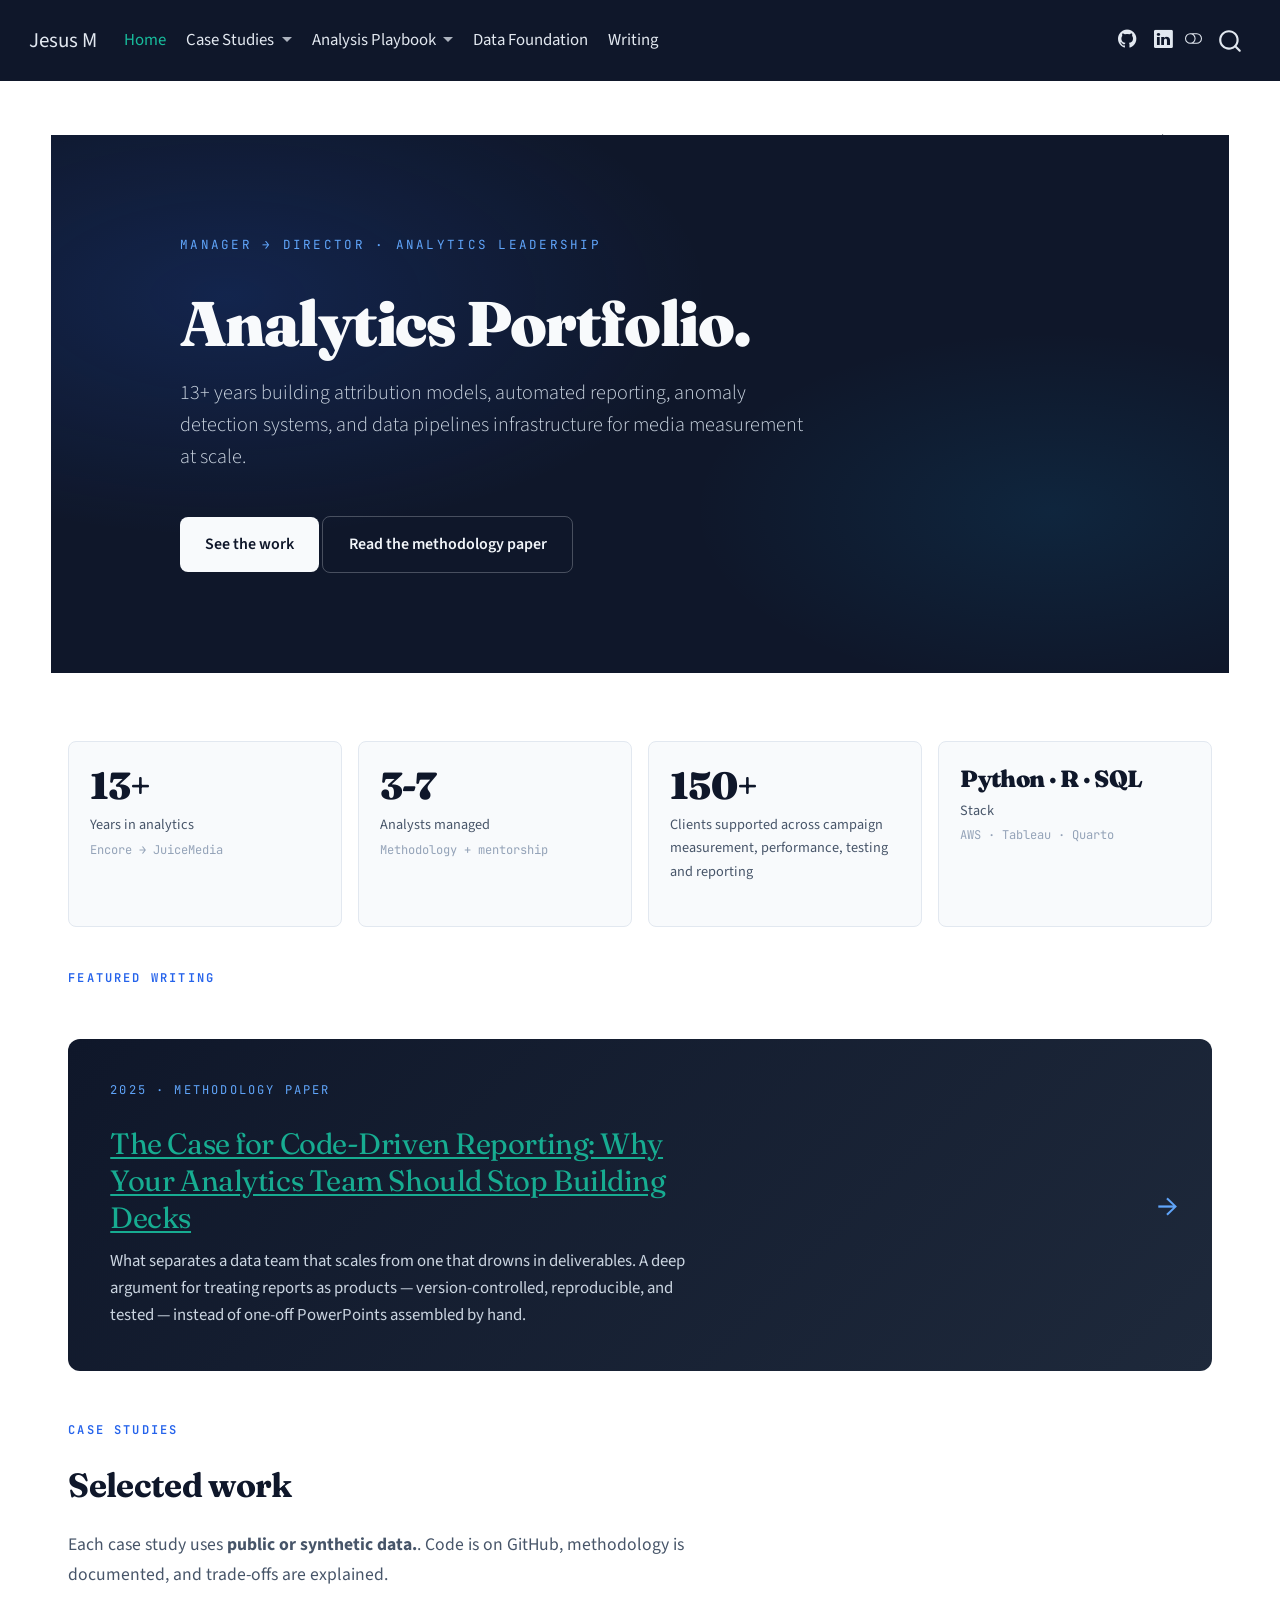
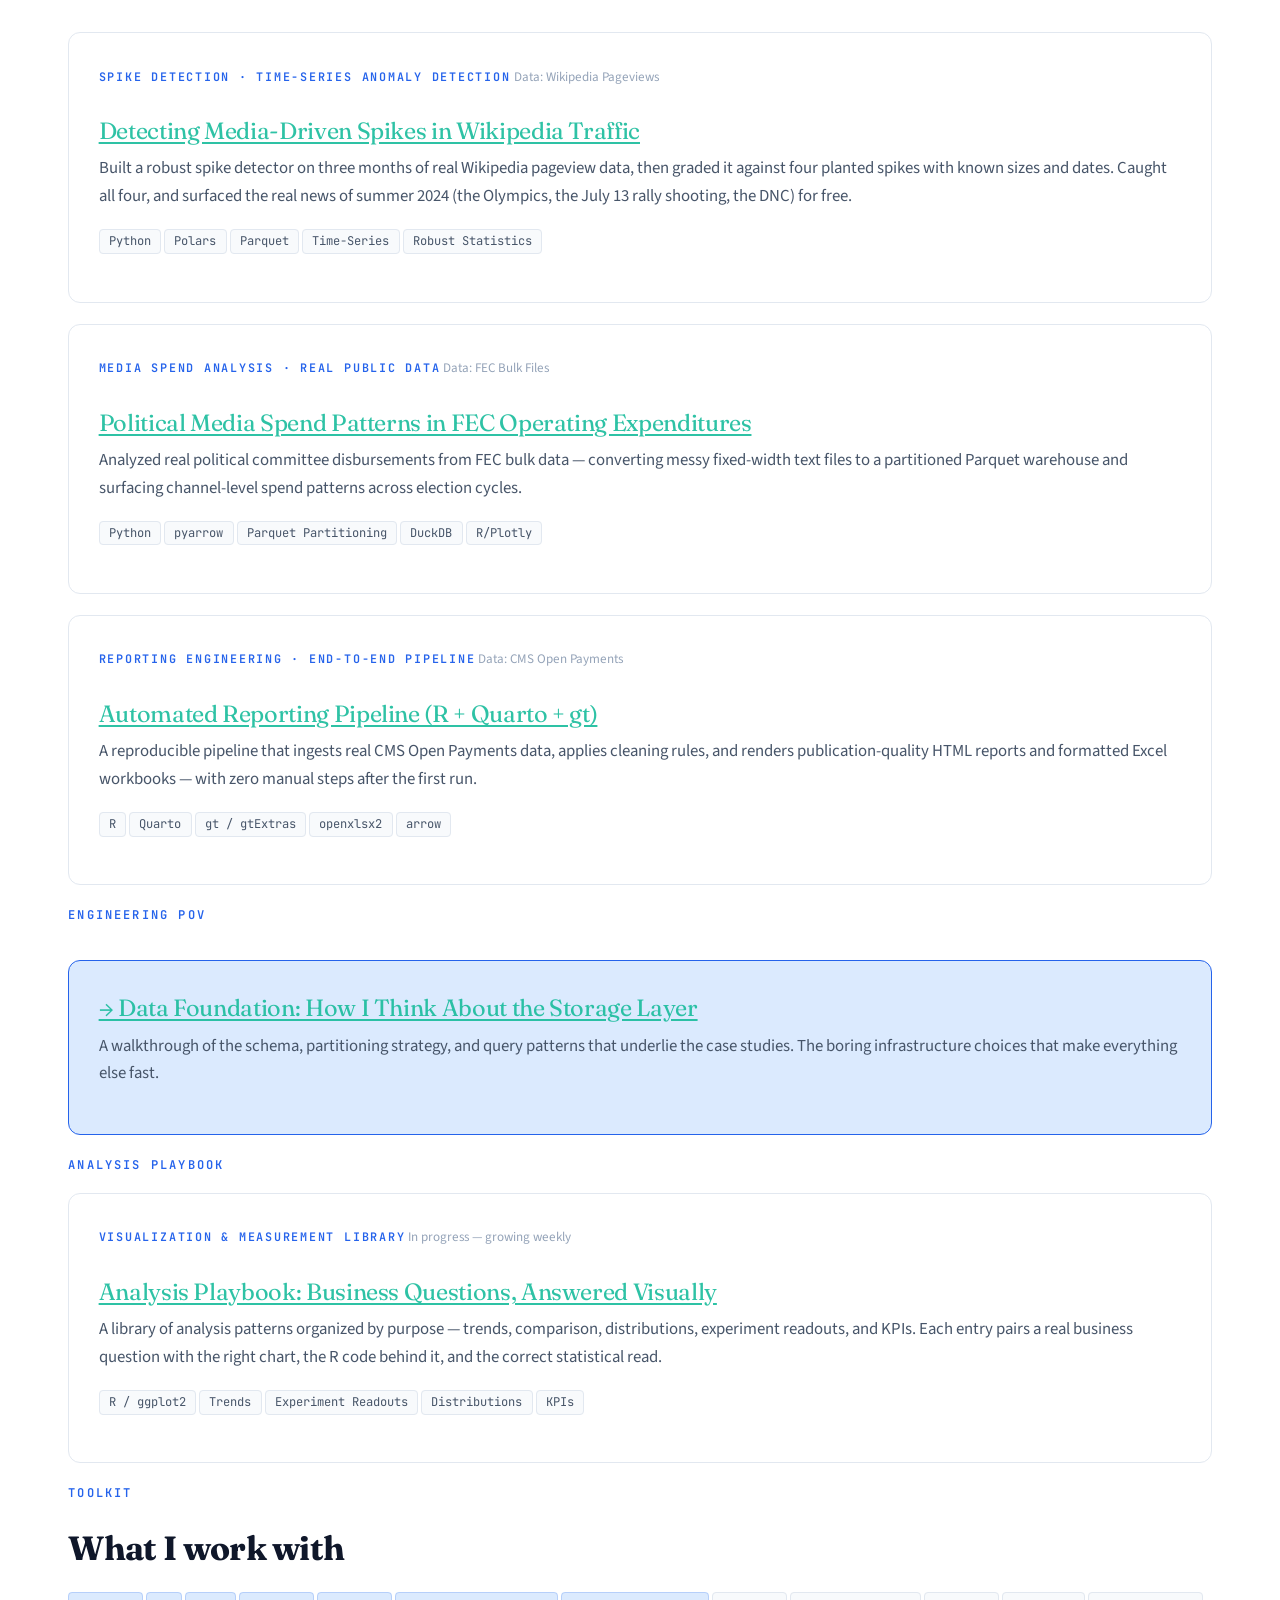
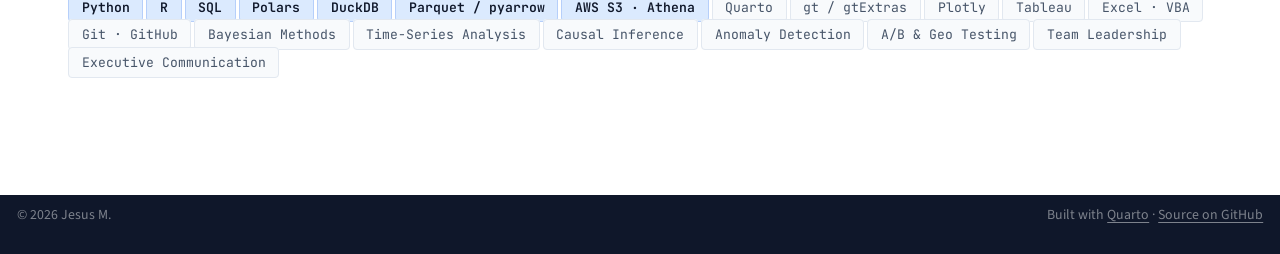
==== commit 08ac8957: "update case studies and add analysis playbook section" ====
--- a/docs/index.html
+++ b/docs/index.html
@@ -309,11 +309,42 @@
   </li>  
         <li>
     <a class="dropdown-item" href="./case-studies/political-ad-spend.html">
- <span class="dropdown-text">Political Ad Spend (FEC · Parquet)</span></a>
+ <span class="dropdown-text">Political Media Spend (FEC · Parquet)</span></a>
   </li>  
         <li>
     <a class="dropdown-item" href="./case-studies/automated-pipeline.html">
  <span class="dropdown-text">Automated Pipeline (CMS · R)</span></a>
+  </li>  
+    </ul>
+  </li>
+  <li class="nav-item dropdown ">
+    <a class="nav-link dropdown-toggle" href="#" id="nav-menu-analysis-playbook" role="link" data-bs-toggle="dropdown" aria-expanded="false">
+ <span class="menu-text">Analysis Playbook</span>
+    </a>
+    <ul class="dropdown-menu" aria-labelledby="nav-menu-analysis-playbook">    
+        <li>
+    <a class="dropdown-item" href="./analysis/index.html">
+ <span class="dropdown-text">Overview</span></a>
+  </li>  
+        <li>
+    <a class="dropdown-item" href="./analysis/trends/index.html">
+ <span class="dropdown-text">Trends &amp; Time Series</span></a>
+  </li>  
+        <li>
+    <a class="dropdown-item" href="./analysis/comparison/index.html">
+ <span class="dropdown-text">Comparison</span></a>
+  </li>  
+        <li>
+    <a class="dropdown-item" href="./analysis/distributions/index.html">
+ <span class="dropdown-text">Distributions &amp; Uncertainty</span></a>
+  </li>  
+        <li>
+    <a class="dropdown-item" href="./analysis/experiments/index.html">
+ <span class="dropdown-text">Experiment Readouts</span></a>
+  </li>  
+        <li>
+    <a class="dropdown-item" href="./analysis/kpis/index.html">
+ <span class="dropdown-text">KPIs &amp; Metrics</span></a>
   </li>  
     </ul>
   </li>
@@ -448,7 +479,7 @@
 <p><span class="fc-category">Visualization &amp; Measurement Library</span> <span class="fc-data">In progress — growing weekly</span></p>
 </div>
 <section id="analysis-playbook-business-questions-answered-visually" class="level3">
-<h3 class="anchored" data-anchor-id="analysis-playbook-business-questions-answered-visually"><a href="analysis/index.qmd" class="stretched-link">Analysis Playbook: Business Questions, Answered Visually</a></h3>
+<h3 class="anchored" data-anchor-id="analysis-playbook-business-questions-answered-visually"><a href="./analysis/index.html" class="stretched-link">Analysis Playbook: Business Questions, Answered Visually</a></h3>
 <p>A library of analysis patterns organized by purpose — trends, comparison, distributions, experiment readouts, and KPIs. Each entry pairs a real business question with the right chart, the R code behind it, and the correct statistical read.</p>
 <div class="fc-tags">
 <p><span class="fc-tag">R / ggplot2</span> <span class="fc-tag">Trends</span> <span class="fc-tag">Experiment Readouts</span> <span class="fc-tag">Distributions</span> <span class="fc-tag">KPIs</span></p>
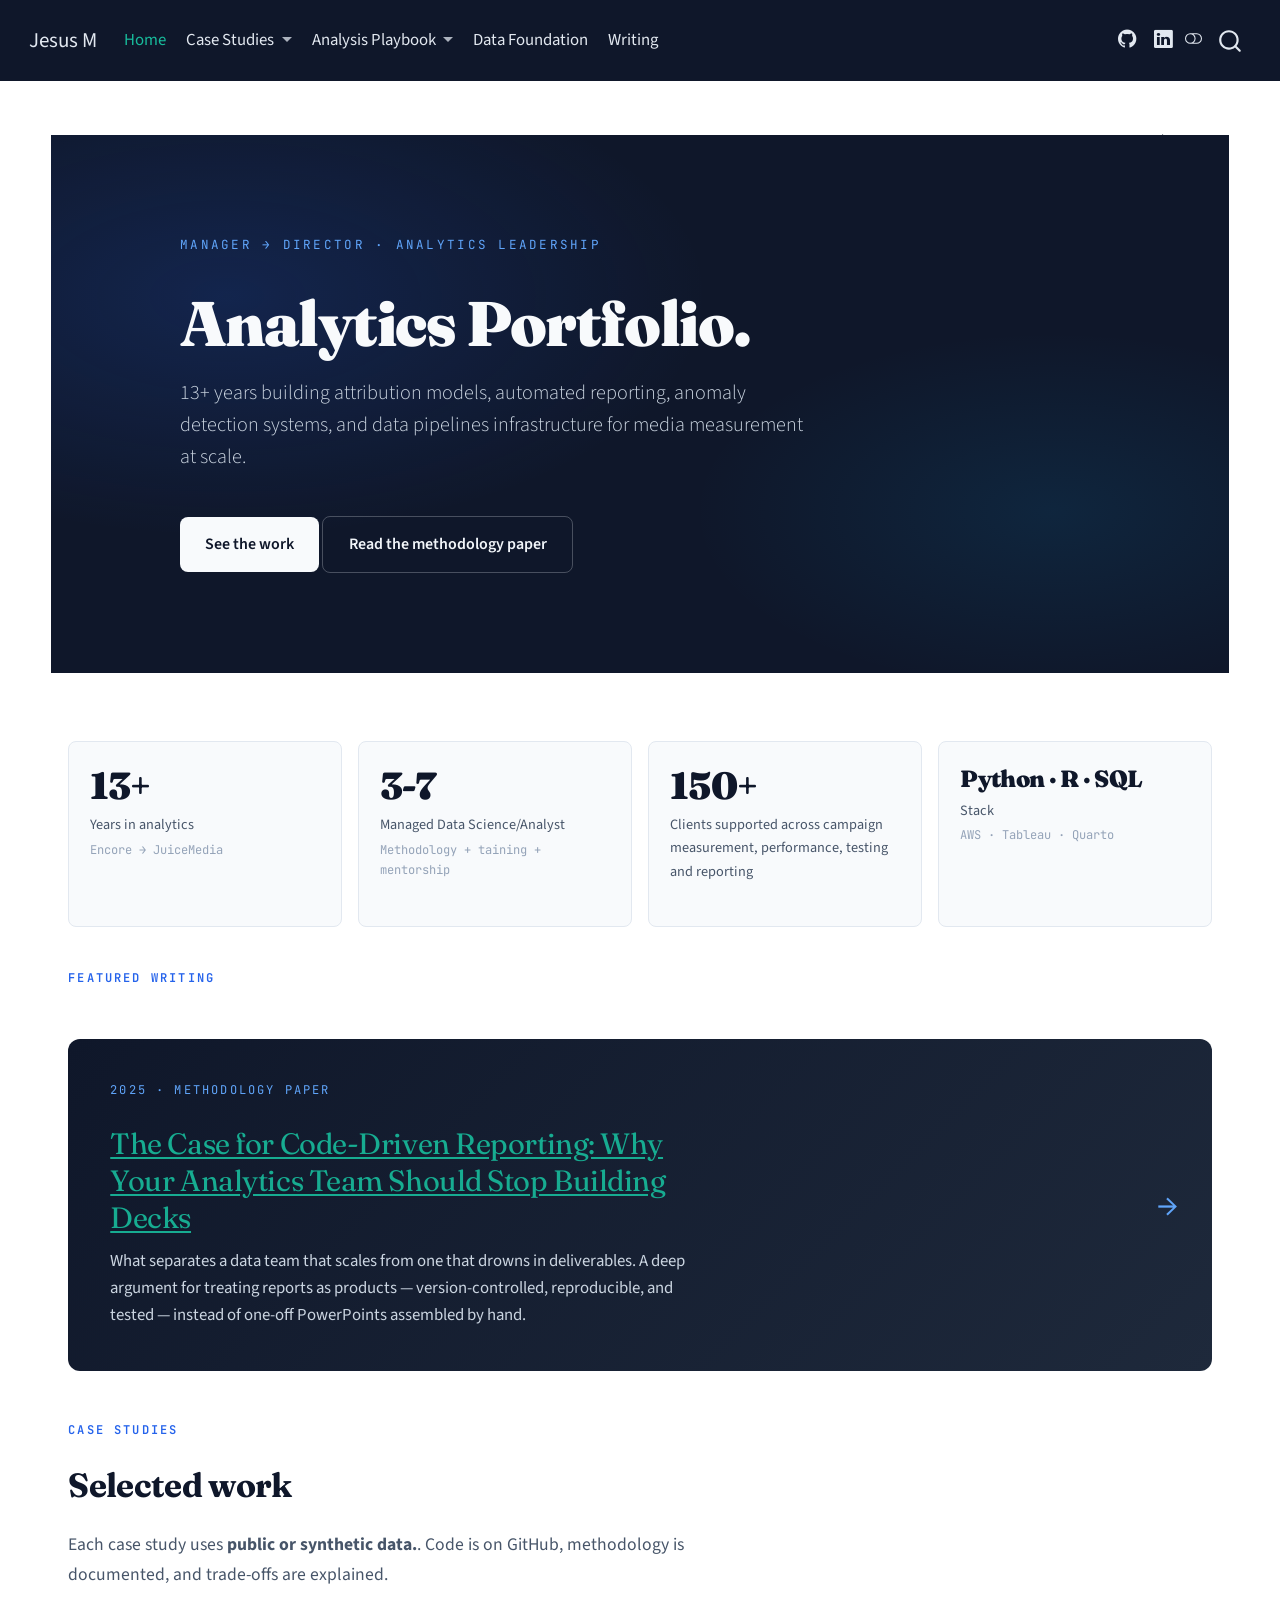
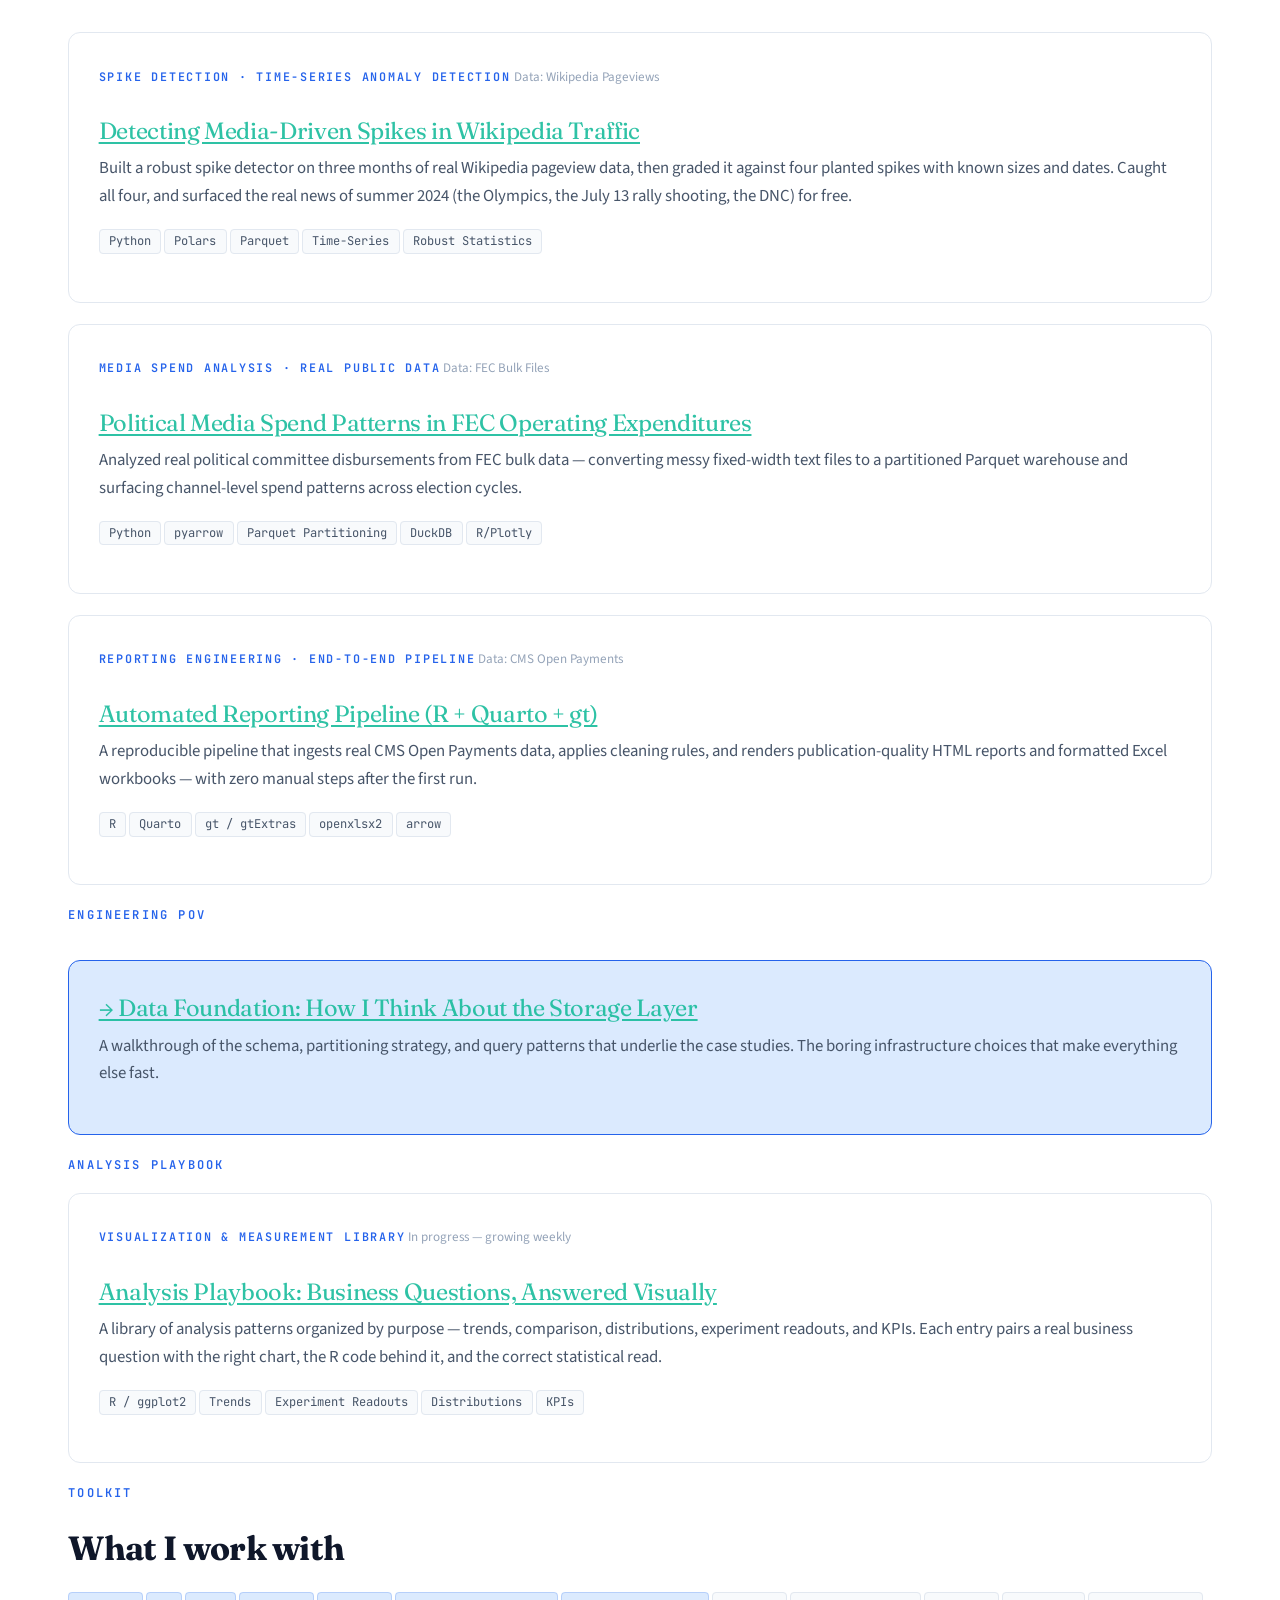
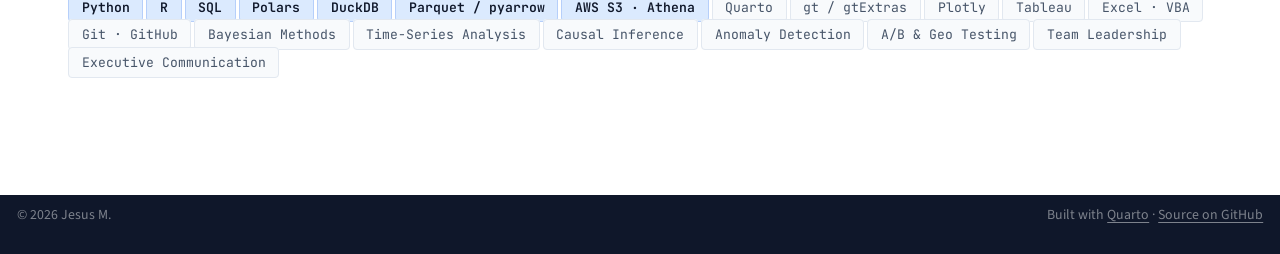
==== commit 18cf82d1: "fixed many bugs in rendering webpage, analysis updated/wording changed and transitioning to macos vs" ====
--- a/docs/index.html
+++ b/docs/index.html
@@ -2,7 +2,7 @@
 <html xmlns="http://www.w3.org/1999/xhtml" lang="en" xml:lang="en"><head>
 
 <meta charset="utf-8">
-<meta name="generator" content="quarto-1.9.35">
+<meta name="generator" content="quarto-1.9.38">
 
 <meta name="viewport" content="width=device-width, initial-scale=1.0, user-scalable=yes">
 
@@ -74,14 +74,14 @@
 <script src="site_libs/quarto-html/tippy.umd.min.js"></script>
 <script src="site_libs/quarto-html/anchor.min.js"></script>
 <link href="site_libs/quarto-html/tippy.css" rel="stylesheet">
-<link href="site_libs/quarto-html/quarto-syntax-highlighting-3f230b53dc93e4a04bf4a3505d77a42a.css" rel="stylesheet" class="quarto-color-scheme" id="quarto-text-highlighting-styles">
-<link href="site_libs/quarto-html/quarto-syntax-highlighting-dark-29a29eae8fe046d865b2a1d8bad8a0f3.css" rel="stylesheet" class="quarto-color-scheme quarto-color-alternate" id="quarto-text-highlighting-styles">
-<link href="site_libs/quarto-html/quarto-syntax-highlighting-3f230b53dc93e4a04bf4a3505d77a42a.css" rel="stylesheet" class="quarto-color-scheme-extra" id="quarto-text-highlighting-styles">
+<link href="site_libs/quarto-html/quarto-syntax-highlighting-de63f62b328812d8e578a4d74e282472.css" rel="stylesheet" class="quarto-color-scheme" id="quarto-text-highlighting-styles">
+<link href="site_libs/quarto-html/quarto-syntax-highlighting-dark-6b6957c917596b414ec0b78690761e87.css" rel="stylesheet" class="quarto-color-scheme quarto-color-alternate" id="quarto-text-highlighting-styles">
+<link href="site_libs/quarto-html/quarto-syntax-highlighting-de63f62b328812d8e578a4d74e282472.css" rel="stylesheet" class="quarto-color-scheme-extra" id="quarto-text-highlighting-styles">
 <script src="site_libs/bootstrap/bootstrap.min.js"></script>
 <link href="site_libs/bootstrap/bootstrap-icons.css" rel="stylesheet">
-<link href="site_libs/bootstrap/bootstrap-83f8e35f04c37c73138a5a868b0b0896.min.css" rel="stylesheet" append-hash="true" class="quarto-color-scheme" id="quarto-bootstrap" data-mode="light">
-<link href="site_libs/bootstrap/bootstrap-dark-fea92626445eb82eae8574f25bf7c4bd.min.css" rel="stylesheet" append-hash="true" class="quarto-color-scheme quarto-color-alternate" id="quarto-bootstrap" data-mode="dark">
-<link href="site_libs/bootstrap/bootstrap-83f8e35f04c37c73138a5a868b0b0896.min.css" rel="stylesheet" append-hash="true" class="quarto-color-scheme-extra" id="quarto-bootstrap" data-mode="light">
+<link href="site_libs/bootstrap/bootstrap-433884d314a7a9fb88432cc1824ec3f3.min.css" rel="stylesheet" append-hash="true" class="quarto-color-scheme" id="quarto-bootstrap" data-mode="light">
+<link href="site_libs/bootstrap/bootstrap-dark-85f9e96ee97c5c0a065a5c956d03e936.min.css" rel="stylesheet" append-hash="true" class="quarto-color-scheme quarto-color-alternate" id="quarto-bootstrap" data-mode="dark">
+<link href="site_libs/bootstrap/bootstrap-433884d314a7a9fb88432cc1824ec3f3.min.css" rel="stylesheet" append-hash="true" class="quarto-color-scheme-extra" id="quarto-bootstrap" data-mode="light">
 <script id="quarto-search-options" type="application/json">{
   "location": "navbar",
   "copy-button": false,
@@ -408,7 +408,7 @@
 <p><span class="metric-value">13+</span> <span class="metric-label">Years in analytics</span> <span class="metric-detail">Encore → JuiceMedia</span></p>
 </div>
 <div class="metric">
-<p><span class="metric-value">3-7</span> <span class="metric-label">Analysts managed</span> <span class="metric-detail">Methodology + mentorship</span></p>
+<p><span class="metric-value">3-7</span> <span class="metric-label">Managed Data Science/Analyst</span> <span class="metric-detail">Methodology + taining + mentorship</span></p>
 </div>
 <div class="metric">
 <p><span class="metric-value">150+</span> <span class="metric-label">Clients supported across campaign measurement, performance, testing and reporting</span> <!-- [Cross-industry campaign experience spanning multiple verticals and business models]{.metric-label} --> <!-- [Hands-on measurement experience across brand, performance, attribution, and response-driven campaigns]{.metric-detail} --></p>
@@ -1003,8 +1003,8 @@
 <span id="cb1-38"><a href="#cb1-38" aria-hidden="true" tabindex="-1"></a></span>
 <span id="cb1-39"><a href="#cb1-39" aria-hidden="true" tabindex="-1"></a>::: {.metric}</span>
 <span id="cb1-40"><a href="#cb1-40" aria-hidden="true" tabindex="-1"></a><span class="co">[</span><span class="ot">3-7</span><span class="co">]</span>{.metric-value}</span>
-<span id="cb1-41"><a href="#cb1-41" aria-hidden="true" tabindex="-1"></a><span class="co">[</span><span class="ot">Analysts managed</span><span class="co">]</span>{.metric-label}</span>
-<span id="cb1-42"><a href="#cb1-42" aria-hidden="true" tabindex="-1"></a><span class="co">[</span><span class="ot">Methodology + mentorship</span><span class="co">]</span>{.metric-detail}</span>
+<span id="cb1-41"><a href="#cb1-41" aria-hidden="true" tabindex="-1"></a><span class="co">[</span><span class="ot">Managed Data Science/Analyst</span><span class="co">]</span>{.metric-label}</span>
+<span id="cb1-42"><a href="#cb1-42" aria-hidden="true" tabindex="-1"></a><span class="co">[</span><span class="ot">Methodology + taining + mentorship</span><span class="co">]</span>{.metric-detail}</span>
 <span id="cb1-43"><a href="#cb1-43" aria-hidden="true" tabindex="-1"></a>:::</span>
 <span id="cb1-44"><a href="#cb1-44" aria-hidden="true" tabindex="-1"></a></span>
 <span id="cb1-45"><a href="#cb1-45" aria-hidden="true" tabindex="-1"></a>::: {.metric}</span>
--- a/docs/site_libs/quarto-html/quarto-syntax-highlighting-de63f62b328812d8e578a4d74e282472.css
+++ b/docs/site_libs/quarto-html/quarto-syntax-highlighting-de63f62b328812d8e578a4d74e282472.css
@@ -0,0 +1,210 @@
+/* quarto syntax highlight colors */
+:root {
+  --quarto-hl-al-color: #ff5555;
+  --quarto-hl-an-color: #6a737d;
+  --quarto-hl-at-color: #d73a49;
+  --quarto-hl-bn-color: #005cc5;
+  --quarto-hl-bu-color: #d73a49;
+  --quarto-hl-ch-color: #032f62;
+  --quarto-hl-co-color: #6a737d;
+  --quarto-hl-cv-color: #6a737d;
+  --quarto-hl-cn-color: #005cc5;
+  --quarto-hl-cf-color: #d73a49;
+  --quarto-hl-dt-color: #d73a49;
+  --quarto-hl-dv-color: #005cc5;
+  --quarto-hl-do-color: #6a737d;
+  --quarto-hl-er-color: #ff5555;
+  --quarto-hl-ex-color: #d73a49;
+  --quarto-hl-fl-color: #005cc5;
+  --quarto-hl-fu-color: #6f42c1;
+  --quarto-hl-im-color: #032f62;
+  --quarto-hl-in-color: #6a737d;
+  --quarto-hl-kw-color: #d73a49;
+  --quarto-hl-op-color: #24292e;
+  --quarto-hl-pp-color: #d73a49;
+  --quarto-hl-re-color: #6a737d;
+  --quarto-hl-sc-color: #005cc5;
+  --quarto-hl-ss-color: #032f62;
+  --quarto-hl-st-color: #032f62;
+  --quarto-hl-va-color: #e36209;
+  --quarto-hl-vs-color: #032f62;
+  --quarto-hl-wa-color: #ff5555;
+}
+
+/* other quarto variables */
+:root {
+  --quarto-font-monospace: SFMono-Regular, Menlo, Monaco, Consolas, "Liberation Mono", "Courier New", monospace;
+}
+
+/* syntax highlight based on Pandoc's rules */
+pre > code.sourceCode > span {
+  color: #24292e;
+}
+
+code.sourceCode > span {
+  color: #24292e;
+}
+
+div.sourceCode,
+div.sourceCode pre.sourceCode {
+  color: #24292e;
+}
+
+/* Normal */
+code span {
+  color: #24292e;
+}
+
+/* Alert */
+code span.al {
+  font-weight: bold;
+  color: #ff5555;
+}
+
+/* Annotation */
+code span.an {
+  color: #6a737d;
+}
+
+/* Attribute */
+code span.at {
+  color: #d73a49;
+}
+
+/* BaseN */
+code span.bn {
+  color: #005cc5;
+}
+
+/* BuiltIn */
+code span.bu {
+  color: #d73a49;
+}
+
+/* ControlFlow */
+code span.cf {
+  color: #d73a49;
+}
+
+/* Char */
+code span.ch {
+  color: #032f62;
+}
+
+/* Constant */
+code span.cn {
+  color: #005cc5;
+}
+
+/* Comment */
+code span.co {
+  color: #6a737d;
+}
+
+/* CommentVar */
+code span.cv {
+  color: #6a737d;
+}
+
+/* Documentation */
+code span.do {
+  color: #6a737d;
+}
+
+/* DataType */
+code span.dt {
+  color: #d73a49;
+}
+
+/* DecVal */
+code span.dv {
+  color: #005cc5;
+}
+
+/* Error */
+code span.er {
+  color: #ff5555;
+  text-decoration: underline;
+}
+
+/* Extension */
+code span.ex {
+  font-weight: bold;
+  color: #d73a49;
+}
+
+/* Float */
+code span.fl {
+  color: #005cc5;
+}
+
+/* Function */
+code span.fu {
+  color: #6f42c1;
+}
+
+/* Import */
+code span.im {
+  color: #032f62;
+}
+
+/* Information */
+code span.in {
+  color: #6a737d;
+}
+
+/* Keyword */
+code span.kw {
+  color: #d73a49;
+}
+
+/* Operator */
+code span.op {
+  color: #24292e;
+}
+
+/* Preprocessor */
+code span.pp {
+  color: #d73a49;
+}
+
+/* RegionMarker */
+code span.re {
+  color: #6a737d;
+}
+
+/* SpecialChar */
+code span.sc {
+  color: #005cc5;
+}
+
+/* SpecialString */
+code span.ss {
+  color: #032f62;
+}
+
+/* String */
+code span.st {
+  color: #032f62;
+}
+
+/* Variable */
+code span.va {
+  color: #e36209;
+}
+
+/* VerbatimString */
+code span.vs {
+  color: #032f62;
+}
+
+/* Warning */
+code span.wa {
+  color: #ff5555;
+}
+
+.prevent-inlining {
+  content: "</";
+}
+
+/*# sourceMappingURL=e073dde7d9be180d5cbafa952671d6f8.css.map */
--- a/docs/site_libs/quarto-html/quarto-syntax-highlighting-dark-6b6957c917596b414ec0b78690761e87.css
+++ b/docs/site_libs/quarto-html/quarto-syntax-highlighting-dark-6b6957c917596b414ec0b78690761e87.css
@@ -0,0 +1,210 @@
+/* quarto syntax highlight colors */
+:root {
+  --quarto-hl-al-color: #ff5555;
+  --quarto-hl-an-color: #6a737d;
+  --quarto-hl-at-color: #f97583;
+  --quarto-hl-bn-color: #79b8ff;
+  --quarto-hl-bu-color: #f97583;
+  --quarto-hl-ch-color: #9ecbff;
+  --quarto-hl-co-color: #6a737d;
+  --quarto-hl-cv-color: #6a737d;
+  --quarto-hl-cn-color: #79b8ff;
+  --quarto-hl-cf-color: #f97583;
+  --quarto-hl-dt-color: #f97583;
+  --quarto-hl-dv-color: #79b8ff;
+  --quarto-hl-do-color: #6a737d;
+  --quarto-hl-er-color: #ff5555;
+  --quarto-hl-ex-color: #f97583;
+  --quarto-hl-fl-color: #79b8ff;
+  --quarto-hl-fu-color: #b392f0;
+  --quarto-hl-im-color: #9ecbff;
+  --quarto-hl-in-color: #6a737d;
+  --quarto-hl-kw-color: #f97583;
+  --quarto-hl-op-color: #e1e4e8;
+  --quarto-hl-pp-color: #f97583;
+  --quarto-hl-re-color: #6a737d;
+  --quarto-hl-sc-color: #79b8ff;
+  --quarto-hl-ss-color: #9ecbff;
+  --quarto-hl-st-color: #9ecbff;
+  --quarto-hl-va-color: #ffab70;
+  --quarto-hl-vs-color: #9ecbff;
+  --quarto-hl-wa-color: #ff5555;
+}
+
+/* other quarto variables */
+:root {
+  --quarto-font-monospace: SFMono-Regular, Menlo, Monaco, Consolas, "Liberation Mono", "Courier New", monospace;
+}
+
+/* syntax highlight based on Pandoc's rules */
+pre > code.sourceCode > span {
+  color: #e1e4e8;
+}
+
+code.sourceCode > span {
+  color: #e1e4e8;
+}
+
+div.sourceCode,
+div.sourceCode pre.sourceCode {
+  color: #e1e4e8;
+}
+
+/* Normal */
+code span {
+  color: #e1e4e8;
+}
+
+/* Alert */
+code span.al {
+  font-weight: bold;
+  color: #ff5555;
+}
+
+/* Annotation */
+code span.an {
+  color: #6a737d;
+}
+
+/* Attribute */
+code span.at {
+  color: #f97583;
+}
+
+/* BaseN */
+code span.bn {
+  color: #79b8ff;
+}
+
+/* BuiltIn */
+code span.bu {
+  color: #f97583;
+}
+
+/* ControlFlow */
+code span.cf {
+  color: #f97583;
+}
+
+/* Char */
+code span.ch {
+  color: #9ecbff;
+}
+
+/* Constant */
+code span.cn {
+  color: #79b8ff;
+}
+
+/* Comment */
+code span.co {
+  color: #6a737d;
+}
+
+/* CommentVar */
+code span.cv {
+  color: #6a737d;
+}
+
+/* Documentation */
+code span.do {
+  color: #6a737d;
+}
+
+/* DataType */
+code span.dt {
+  color: #f97583;
+}
+
+/* DecVal */
+code span.dv {
+  color: #79b8ff;
+}
+
+/* Error */
+code span.er {
+  color: #ff5555;
+  text-decoration: underline;
+}
+
+/* Extension */
+code span.ex {
+  font-weight: bold;
+  color: #f97583;
+}
+
+/* Float */
+code span.fl {
+  color: #79b8ff;
+}
+
+/* Function */
+code span.fu {
+  color: #b392f0;
+}
+
+/* Import */
+code span.im {
+  color: #9ecbff;
+}
+
+/* Information */
+code span.in {
+  color: #6a737d;
+}
+
+/* Keyword */
+code span.kw {
+  color: #f97583;
+}
+
+/* Operator */
+code span.op {
+  color: #e1e4e8;
+}
+
+/* Preprocessor */
+code span.pp {
+  color: #f97583;
+}
+
+/* RegionMarker */
+code span.re {
+  color: #6a737d;
+}
+
+/* SpecialChar */
+code span.sc {
+  color: #79b8ff;
+}
+
+/* SpecialString */
+code span.ss {
+  color: #9ecbff;
+}
+
+/* String */
+code span.st {
+  color: #9ecbff;
+}
+
+/* Variable */
+code span.va {
+  color: #ffab70;
+}
+
+/* VerbatimString */
+code span.vs {
+  color: #9ecbff;
+}
+
+/* Warning */
+code span.wa {
+  color: #ff5555;
+}
+
+.prevent-inlining {
+  content: "</";
+}
+
+/*# sourceMappingURL=63994cfe4e031b08dc03516c8cd81578.css.map */
--- a/docs/site_libs/quarto-html/quarto-syntax-highlighting-de63f62b328812d8e578a4d74e282472.css
+++ b/docs/site_libs/quarto-html/quarto-syntax-highlighting-de63f62b328812d8e578a4d74e282472.css
@@ -0,0 +1,210 @@
+/* quarto syntax highlight colors */
+:root {
+  --quarto-hl-al-color: #ff5555;
+  --quarto-hl-an-color: #6a737d;
+  --quarto-hl-at-color: #d73a49;
+  --quarto-hl-bn-color: #005cc5;
+  --quarto-hl-bu-color: #d73a49;
+  --quarto-hl-ch-color: #032f62;
+  --quarto-hl-co-color: #6a737d;
+  --quarto-hl-cv-color: #6a737d;
+  --quarto-hl-cn-color: #005cc5;
+  --quarto-hl-cf-color: #d73a49;
+  --quarto-hl-dt-color: #d73a49;
+  --quarto-hl-dv-color: #005cc5;
+  --quarto-hl-do-color: #6a737d;
+  --quarto-hl-er-color: #ff5555;
+  --quarto-hl-ex-color: #d73a49;
+  --quarto-hl-fl-color: #005cc5;
+  --quarto-hl-fu-color: #6f42c1;
+  --quarto-hl-im-color: #032f62;
+  --quarto-hl-in-color: #6a737d;
+  --quarto-hl-kw-color: #d73a49;
+  --quarto-hl-op-color: #24292e;
+  --quarto-hl-pp-color: #d73a49;
+  --quarto-hl-re-color: #6a737d;
+  --quarto-hl-sc-color: #005cc5;
+  --quarto-hl-ss-color: #032f62;
+  --quarto-hl-st-color: #032f62;
+  --quarto-hl-va-color: #e36209;
+  --quarto-hl-vs-color: #032f62;
+  --quarto-hl-wa-color: #ff5555;
+}
+
+/* other quarto variables */
+:root {
+  --quarto-font-monospace: SFMono-Regular, Menlo, Monaco, Consolas, "Liberation Mono", "Courier New", monospace;
+}
+
+/* syntax highlight based on Pandoc's rules */
+pre > code.sourceCode > span {
+  color: #24292e;
+}
+
+code.sourceCode > span {
+  color: #24292e;
+}
+
+div.sourceCode,
+div.sourceCode pre.sourceCode {
+  color: #24292e;
+}
+
+/* Normal */
+code span {
+  color: #24292e;
+}
+
+/* Alert */
+code span.al {
+  font-weight: bold;
+  color: #ff5555;
+}
+
+/* Annotation */
+code span.an {
+  color: #6a737d;
+}
+
+/* Attribute */
+code span.at {
+  color: #d73a49;
+}
+
+/* BaseN */
+code span.bn {
+  color: #005cc5;
+}
+
+/* BuiltIn */
+code span.bu {
+  color: #d73a49;
+}
+
+/* ControlFlow */
+code span.cf {
+  color: #d73a49;
+}
+
+/* Char */
+code span.ch {
+  color: #032f62;
+}
+
+/* Constant */
+code span.cn {
+  color: #005cc5;
+}
+
+/* Comment */
+code span.co {
+  color: #6a737d;
+}
+
+/* CommentVar */
+code span.cv {
+  color: #6a737d;
+}
+
+/* Documentation */
+code span.do {
+  color: #6a737d;
+}
+
+/* DataType */
+code span.dt {
+  color: #d73a49;
+}
+
+/* DecVal */
+code span.dv {
+  color: #005cc5;
+}
+
+/* Error */
+code span.er {
+  color: #ff5555;
+  text-decoration: underline;
+}
+
+/* Extension */
+code span.ex {
+  font-weight: bold;
+  color: #d73a49;
+}
+
+/* Float */
+code span.fl {
+  color: #005cc5;
+}
+
+/* Function */
+code span.fu {
+  color: #6f42c1;
+}
+
+/* Import */
+code span.im {
+  color: #032f62;
+}
+
+/* Information */
+code span.in {
+  color: #6a737d;
+}
+
+/* Keyword */
+code span.kw {
+  color: #d73a49;
+}
+
+/* Operator */
+code span.op {
+  color: #24292e;
+}
+
+/* Preprocessor */
+code span.pp {
+  color: #d73a49;
+}
+
+/* RegionMarker */
+code span.re {
+  color: #6a737d;
+}
+
+/* SpecialChar */
+code span.sc {
+  color: #005cc5;
+}
+
+/* SpecialString */
+code span.ss {
+  color: #032f62;
+}
+
+/* String */
+code span.st {
+  color: #032f62;
+}
+
+/* Variable */
+code span.va {
+  color: #e36209;
+}
+
+/* VerbatimString */
+code span.vs {
+  color: #032f62;
+}
+
+/* Warning */
+code span.wa {
+  color: #ff5555;
+}
+
+.prevent-inlining {
+  content: "</";
+}
+
+/*# sourceMappingURL=e073dde7d9be180d5cbafa952671d6f8.css.map */
